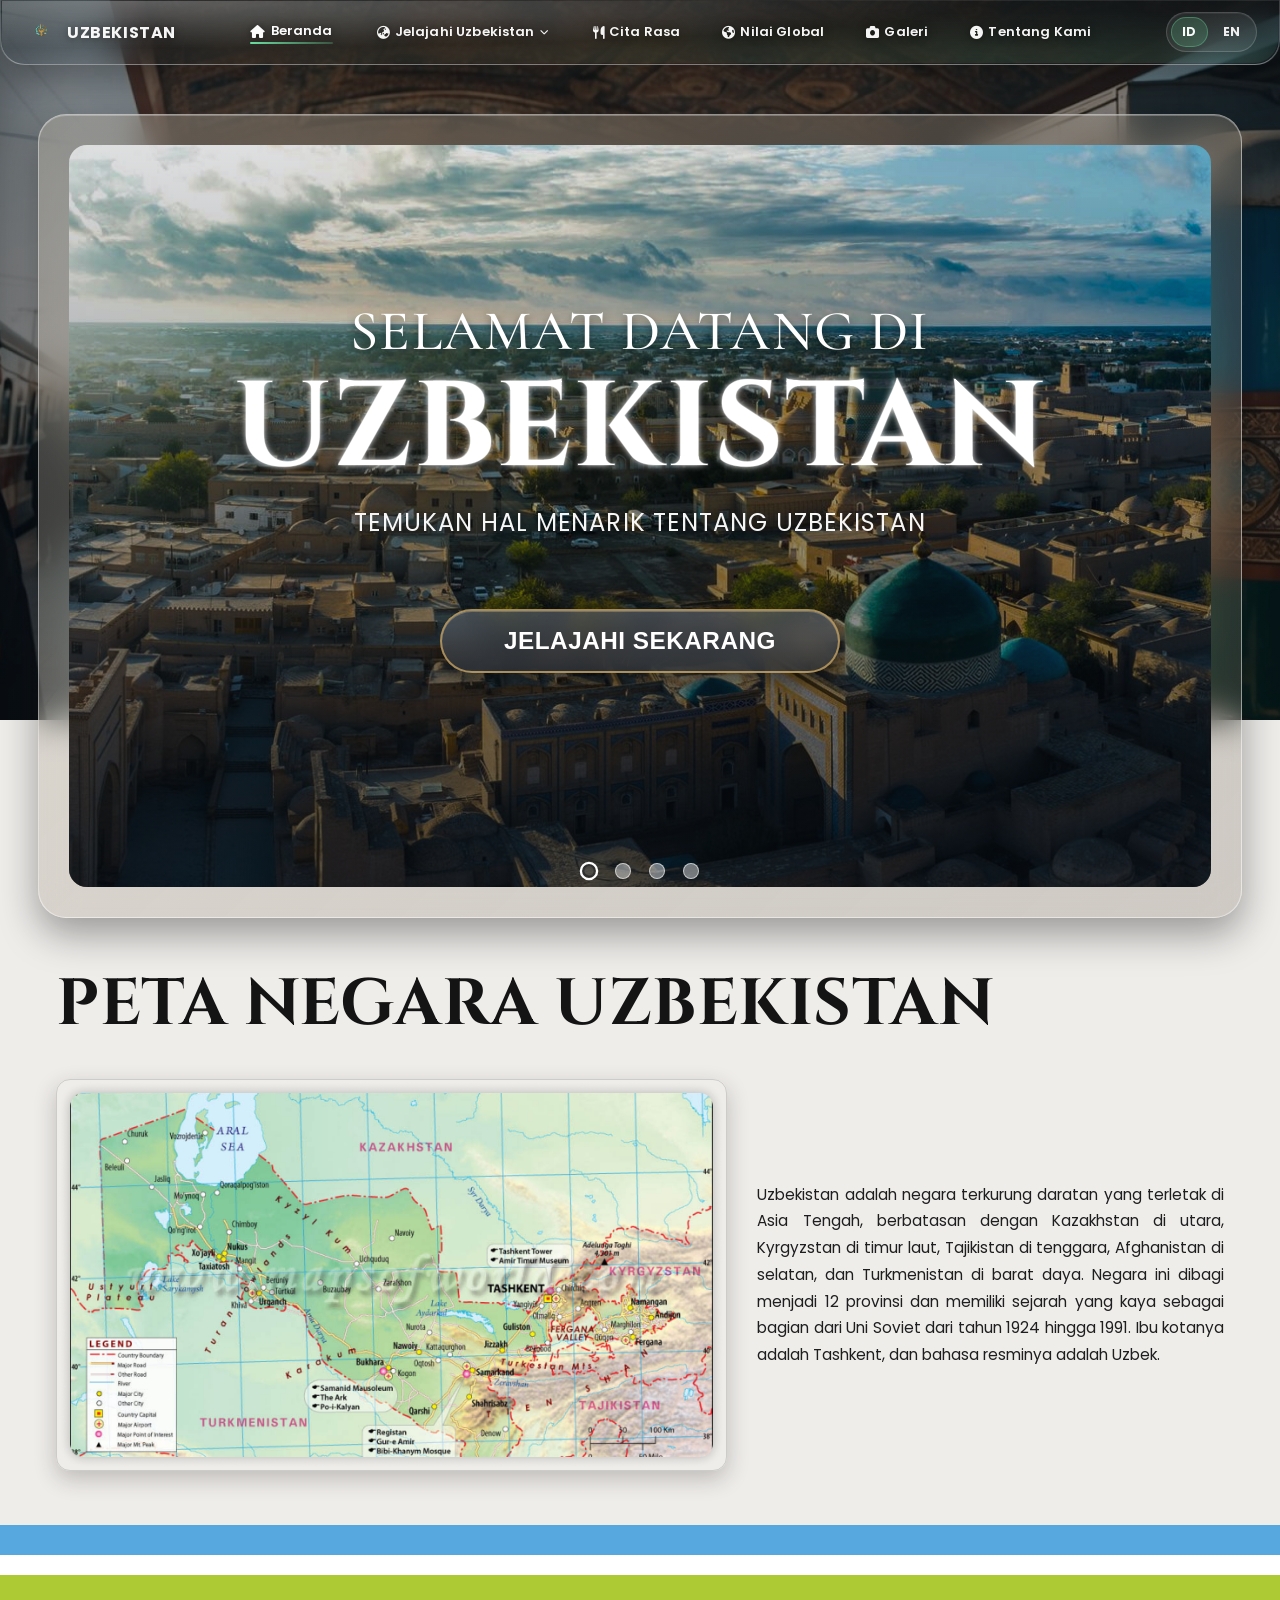
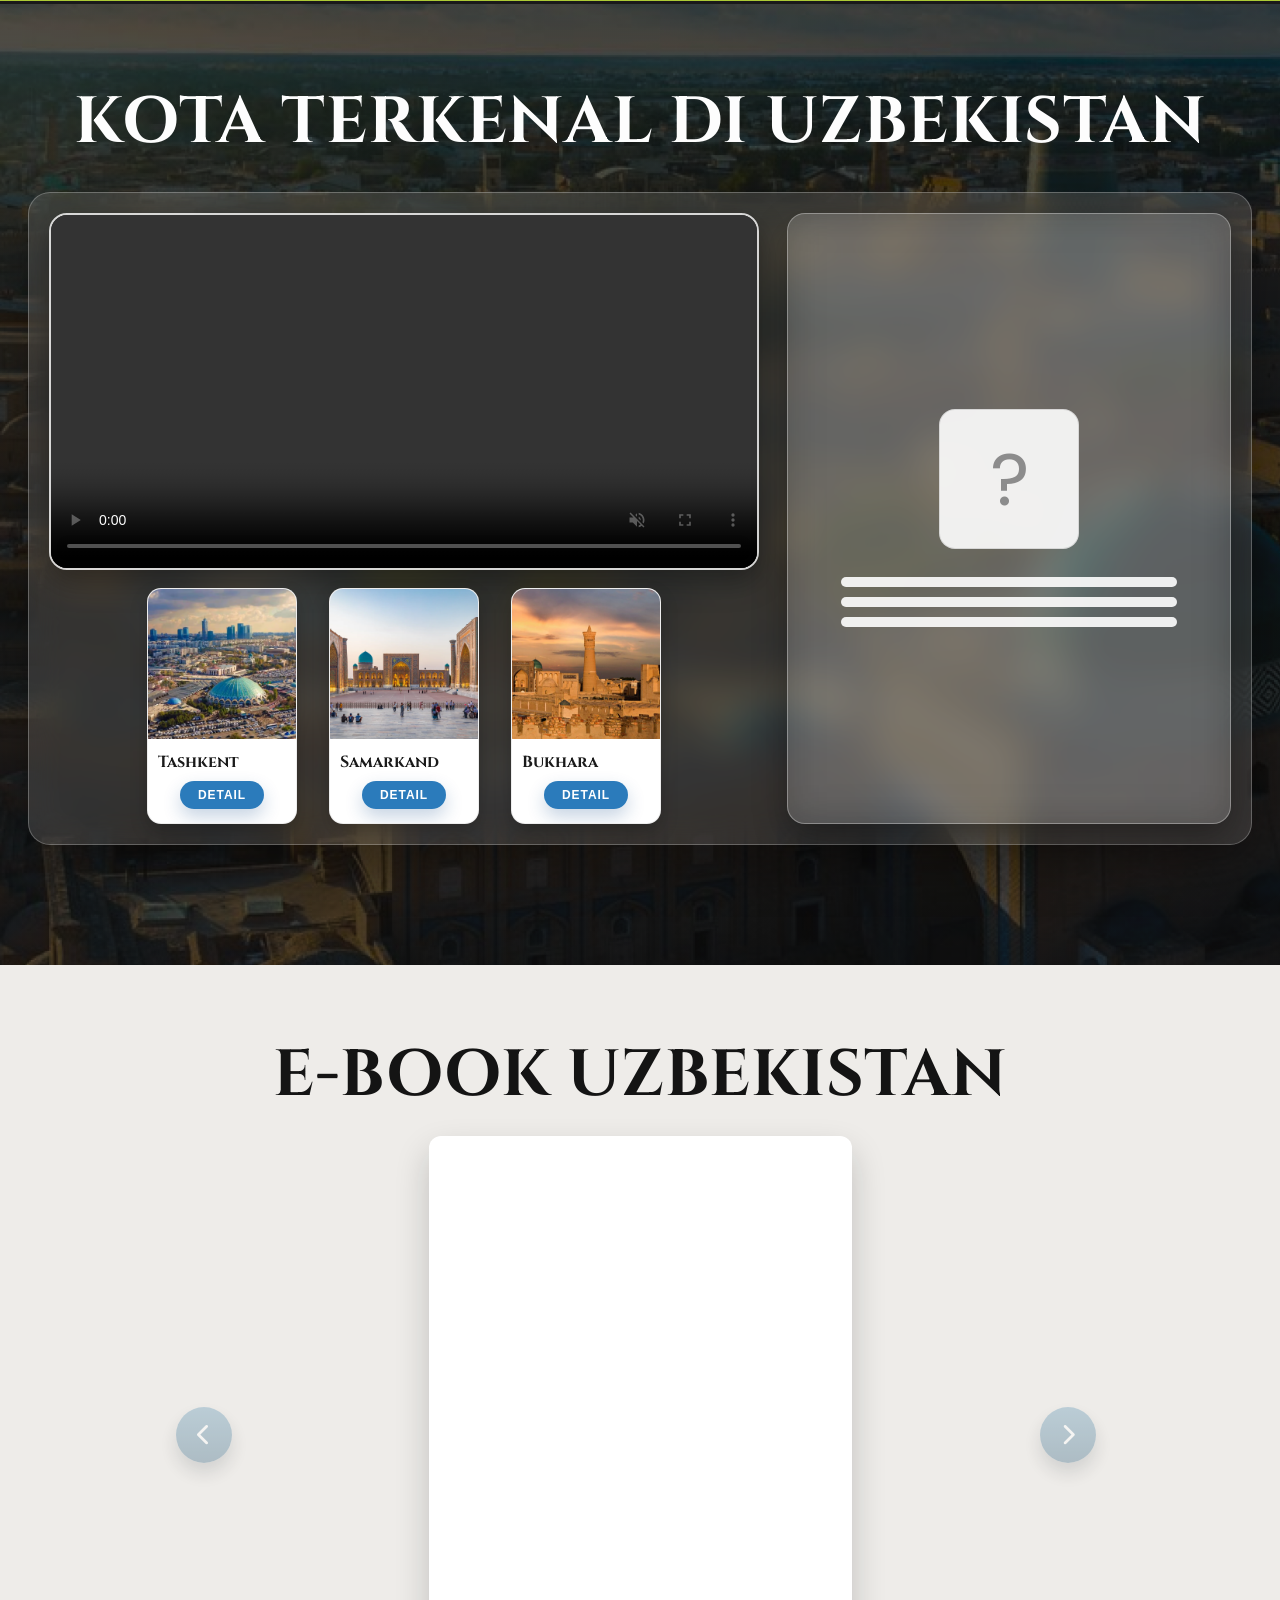
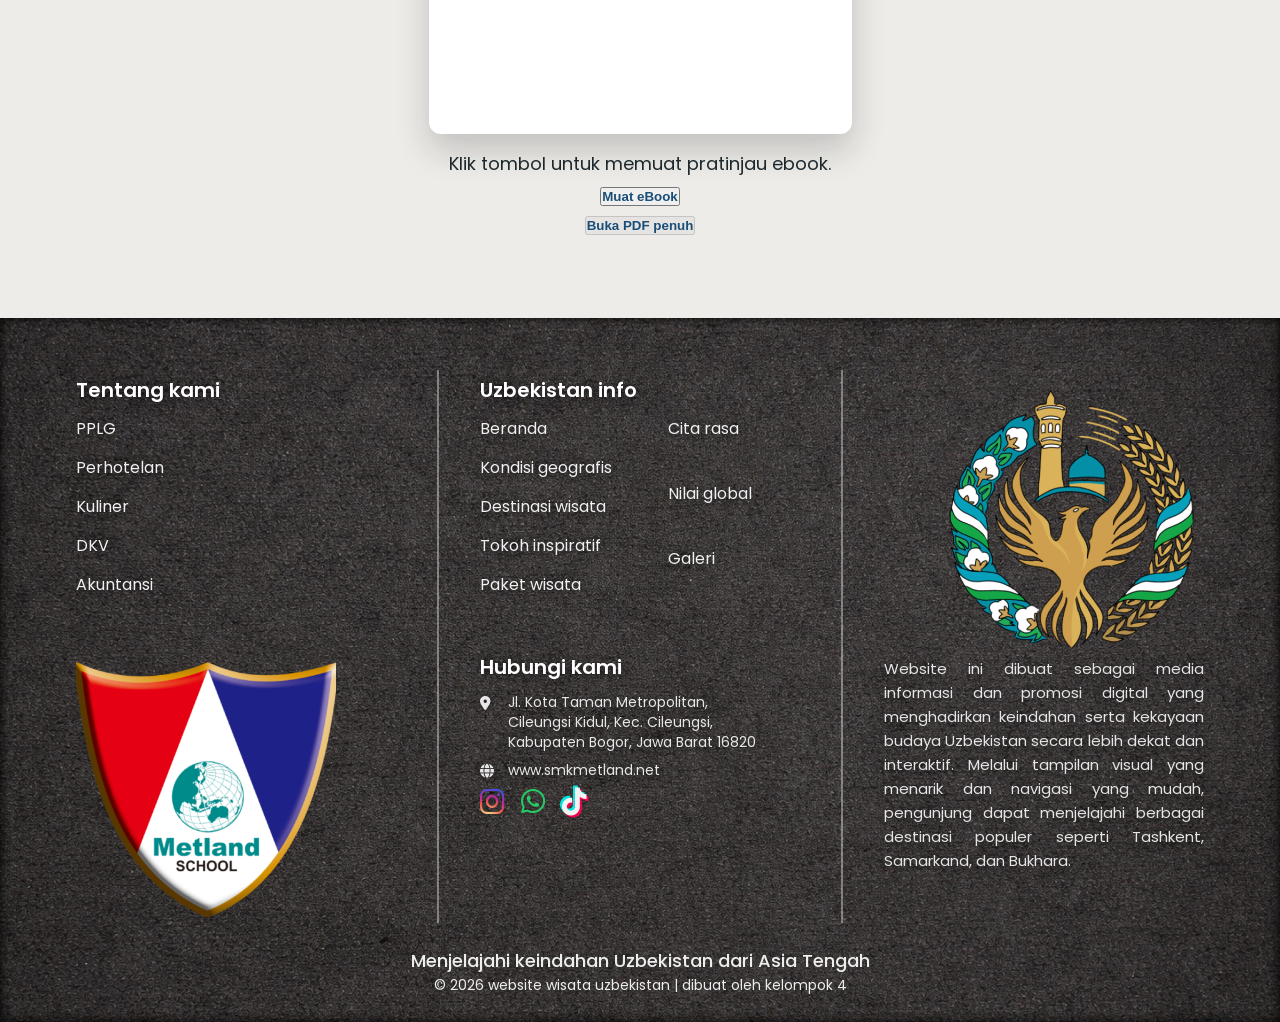
==== beranda/index.html @ dfcd401c "Uppdate besar" ====
<!DOCTYPE html>
<html lang="id">
<head>
    <meta charset="UTF-8">
    <meta name="viewport" content="width=device-width, initial-scale=1.0">
    <title>Uzbekistan - Beranda</title>
    <link rel="icon" type="image/png" href="../assets/img/logo/metland.png">
    <link rel="stylesheet" href="../assets/css/style.css">
    <link rel="stylesheet" href="../assets/css/navbar.css">
    <link rel="stylesheet" href="../assets/css/footer.css">
    <link rel="stylesheet" href="https://cdnjs.cloudflare.com/ajax/libs/font-awesome/6.5.0/css/all.min.css">
    <link href="https://fonts.googleapis.com/css2?family=Poppins:wght@400;500;600;700&family=Cinzel:wght@400;700;900&family=Cormorant+Infant:ital,wght@0,300;0,400;0,600;1,300;1,400;1,600&family=Cormorant+Garamond:ital,wght@0,300;0,400;0,600;1,300;1,400&display=swap" rel="stylesheet">
</head>
<body>
    <!-- Navigation Bar -->
    <nav class="navbar">
        <div class="nav-content" id="navContent">
            <a class="nav-brand" href="index.html" aria-label="Beranda Uzbekistan">
                <img src="../assets/img/logo/uzbekistan.png" alt="Uzbekistan" class="nav-brand-logo">
                <span class="nav-brand-text">UZBEKISTAN</span>
            </a>
            <button class="nav-mobile-toggle" id="navMobileToggle" type="button" aria-expanded="false" aria-controls="navPrimary">
                <span class="nav-mobile-toggle-label"><i class="fas fa-bars"></i> <span data-i18n="nav.menu">Menu</span></span>
                <i class="fas fa-chevron-down nav-mobile-icon" aria-hidden="true"></i>
            </button>

            <div class="nav-links" id="navPrimary">
                <a href="index.html" class="nav-link nav-link-active" aria-current="page"><i class="fas fa-home"></i> <span data-i18n="nav.home">Beranda</span></a>
                <div class="nav-item-dropdown" id="jelajahiDropdown">
                    <button class="nav-link nav-dropdown-toggle" id="jelajahiDropdownToggle" type="button" aria-expanded="false" aria-controls="jelajahiDropdownMenu">
                        <i class="fas fa-earth-asia"></i> <span data-i18n="nav.explore">Jelajahi Uzbekistan</span> <i class="fas fa-chevron-down nav-arrow"></i>
                    </button>
                    <div class="dropdown-menu" id="jelajahiDropdownMenu" role="menu" aria-hidden="true">
                        <a href="../kondisi.html" class="dropdown-item" role="menuitem" data-i18n="nav.geo">Kondisi Geografis</a>
                        <a href="../destinasi.html" class="dropdown-item" role="menuitem" data-i18n="nav.dest">Destinasi &amp; Wisata</a>
                        <a href="../tokoh.html" class="dropdown-item" role="menuitem" data-i18n="nav.figures">Tokoh Inspiratif</a>
                        <a href="../paketwisata.html" class="dropdown-item" role="menuitem" data-i18n="nav.packages">Paket Wisata</a>
                    </div>
                </div>
                <a href="../citarasa.html" class="nav-link"><i class="fas fa-utensils"></i> <span data-i18n="nav.cuisine">Cita Rasa</span></a>
                <a href="../nilaiglobal.html" class="nav-link"><i class="fas fa-earth-americas"></i> <span data-i18n="nav.values">Nilai Global</span></a>
                <a href="../galeri.html" class="nav-link"><i class="fas fa-camera"></i> <span data-i18n="nav.gallery">Galeri</span></a>
                <a href="../tentangkami.html" class="nav-link"><i class="fas fa-circle-info"></i> <span data-i18n="nav.about">Tentang Kami</span></a>
            </div>

            <div class="nav-actions" aria-label="Language switch">
                <div class="lang-switch" role="group" aria-label="Switch language">
                    <button class="lang-btn is-active" type="button" data-lang="id" aria-pressed="true">ID</button>
                    <button class="lang-btn" type="button" data-lang="en" aria-pressed="false">EN</button>
                </div>
            </div>
        </div>
    </nav>

    <!-- Hero Section -->
    <section class="hero">
        <div class="hero-overlay">
      

            <div class="glass-card">
                <!-- Slides -->
                <div class="slide active" style="background-image: url('../assets/img/slides/1.png');">
                    <div class="slide-content">
                        <p class="welcome-text">SELAMAT DATANG DI</p>
                        <h1 class="main-title">UZBEKISTAN</h1>
                        <p class="subtitle">TEMUKAN HAL MENARIK TENTANG UZBEKISTAN</p>
                        <a href="../kondisi.html"><button class="explore-btn">JELAJAHI SEKARANG</button></a>
                    </div>
                </div>
                <div class="slide" style="background-image: url('../assets/img/slides/2.png');">
                    <div class="slide-content">
                        <p class="welcome-text">SELAMAT DATANG DI</p>
                        <h1 class="main-title">UZBEKISTAN</h1>
                        <p class="subtitle">TEMUKAN HAL MENARIK TENTANG UZBEKISTAN</p>
                       <a href="../kondisi.html"><button class="explore-btn">JELAJAHI SEKARANG</button></a>
                    </div>
                </div>
                <div class="slide" style="background-image: url('../assets/img/slides/3.png');">
                    <div class="slide-content">
                        <p class="welcome-text">SELAMAT DATANG DI</p>
                        <h1 class="main-title">UZBEKISTAN</h1>
                        <p class="subtitle">TEMUKAN HAL MENARIK TENTANG UZBEKISTAN</p>
                        <a href="../kondisi.html"><button class="explore-btn">JELAJAHI SEKARANG</button></a>
                    </div>
                </div>
                <div class="slide" style="background-image: url('../assets/img/slides/4.png');">
                    <div class="slide-content">
                        <p class="welcome-text">SELAMAT DATANG DI</p>
                        <h1 class="main-title">UZBEKISTAN</h1>
                        <p class="subtitle">TEMUKAN HAL MENARIK TENTANG UZBEKISTAN</p>
                        <a href="../kondisi.html"><button class="explore-btn">JELAJAHI SEKARANG</button></a>
                    </div>
                </div>

                <!-- Slide Indicators -->
                <div class="slide-indicators">
                    <span class="indicator active" onclick="currentSlide(1)"></span>
                    <span class="indicator" onclick="currentSlide(2)"></span>
                    <span class="indicator" onclick="currentSlide(3)"></span>
                    <span class="indicator" onclick="currentSlide(4)"></span>
                </div>
            </div>
        </div>
                </section>

    <!-- Map Section -->
    <section class="map-section">
        <h2 class="section-title">PETA NEGARA UZBEKISTAN</h2>
        <div class="map-content">
            <div class="map-image">
                <img src="../assets/img/peta/peta.png" alt="Peta Uzbekistan">
            </div>
            <div class="map-description">
                <p>Uzbekistan adalah negara terkurung daratan yang terletak di Asia Tengah, berbatasan dengan Kazakhstan di utara, Kyrgyzstan di timur laut, Tajikistan di tenggara, Afghanistan di selatan, dan Turkmenistan di barat daya. Negara ini dibagi menjadi 12 provinsi dan memiliki sejarah yang kaya sebagai bagian dari Uni Soviet dari tahun 1924 hingga 1991. Ibu kotanya adalah Tashkent, dan bahasa resminya adalah Uzbek.</p>
            </div>
        </div>
                </section>

    <!-- Colored Stripes Divider -->
    <div class="color-stripes">
        <div class="stripe stripe-blue"></div>
        <div class="stripe stripe-white"></div>
        <div class="stripe stripe-green"></div>
        <div class="stripe stripe-black"></div>
    </div>

    <!-- Cities Section -->
    <section class="cities-section">
        <div class="cities-inner">
            <h2 class="section-title cities-title">KOTA TERKENAL DI UZBEKISTAN</h2>
            <div class="wrapper">
                <div class="main-grid">
                    <div class="left-panel">
                        <div class="featured-image">
                            <video src="https://stream.mux.com/02rhOqGws8jo100fkfTWPpA6z3hmRoU7sgDP5ajOojtGA.m3u8?redundant_streams=true" aria-label="Video kota di Uzbekistan" autoplay muted loop playsinline controls></video>
                        </div>

                        <div class="city-grid">
                            <div class="city-card">
                                <button type="button" class="card-button" data-city="tashkent" data-img="../assets/img/card/taskhen.png" data-desc="Tashkent adalah ibu kota dan kota terbesar di Uzbekistan sekaligus pusat penduduk terpadat di Asia Tengah (lebih dari 3 juta jiwa).">
                                    <img src="../assets/img/card/taskhen.png" alt="Tashkent" class="card-image">
                                    <h3 class="card-title">Tashkent</h3>
                                    <span class="card-detail">Detail</span>
                                </button>
                            </div>

                            <div class="city-card">
                                <button type="button" class="card-button" data-city="samarkand" data-img="../assets/img/card/samarkand.png" data-desc="Samarkand adalah sebuah kota bersejarah di Uzbekistan, salah satu kota tertua yang masih dihuni di dunia, didirikan sekitar 700 SM.">
                                    <img src="../assets/img/card/samarkand.png" alt="Samarkand" class="card-image">
                                    <h3 class="card-title">Samarkand</h3>
                                    <span class="card-detail">Detail</span>
                                </button>
                            </div>

                            <div class="city-card">
                                <button type="button" class="card-button" data-city="bukhara" data-img="../assets/img/card/bukhara.png" data-desc="Bukhara adalah kota tertua di Uzbekistan dan menjadi pusat intelektual, kebudayaan, dan perdagangan penting di dunia muslim pada masa lampau; sejarahnya mencapai ribuan tahun.">
                                    <img src="../assets/img/card/bukhara.png" alt="Bukhara" class="card-image">
                                    <h3 class="card-title">Bukhara</h3>
                                    <span class="card-detail">Detail</span>
                                </button>
                            </div>
                        </div>
                    </div>

                    <aside class="right-panel" aria-label="Informasi kota">
                        <div class="panel-placeholder">
                            <div class="placeholder-image">
                                <span class="question-mark">?</span>
                            </div>
                            <div class="placeholder-lines">
                                <span></span>
                                <span></span>
                                <span></span>
                            </div>
                        </div>
                        <div class="panel-popup" id="panelPopup" aria-hidden="true">
                            <button class="panel-popup-close" id="panelPopupClose" aria-label="Tutup pop up">&times;</button>
                            <div class="panel-popup-image">
                                <img id="panelPopupImg" src=" alt=">
                            </div>
                            <h3 class="panel-popup-title" id="panelPopupTitle"></h3>
                            <p class="panel-popup-desc" id="panelPopupDesc"></p>
                        </div>
                    </aside>
                </div>
                <button class="section-overlay" id="sectionOverlay" aria-label="Tutup pop up"></button>
            </div>
        </div>
                </section>

    <section class="ebook-section" aria-labelledby="ebookTitle">
        <div class="ebook-shell">
            <h2 class="section-title ebook-title" id="ebookTitle">E-BOOK UZBEKISTAN</h2>

            <div class="flipbook-wrap">
                <button class="flipbook-nav" id="flipPrev" type="button" aria-label="Halaman sebelumnya" disabled>
                    <i class="fa-solid fa-chevron-left" aria-hidden="true"></i>
                    <span class="flipbook-nav-label">Sebelumnya</span>
                </button>

                <div class="flipbook-stage" id="flipbookStage">
                    <canvas class="flipbook-canvas flip-front" id="flipCanvasFront" aria-label="Halaman ebook aktif"></canvas>
                    <canvas class="flipbook-canvas flip-back" id="flipCanvasBack" aria-hidden="true"></canvas>
                </div>

                <button class="flipbook-nav" id="flipNext" type="button" aria-label="Halaman berikutnya" disabled>
                    <span class="flipbook-nav-label">Berikutnya</span>
                    <i class="fa-solid fa-chevron-right" aria-hidden="true"></i>
                </button>
            </div>

            <p class="flipbook-meta" id="flipbookMeta">Klik tombol untuk memuat pratinjau ebook.</p>
            <button class="flipbook-link" id="flipbookLoad" type="button">Muat eBook</button>
            <button class="flipbook-link" id="flipbookLink" type="button" data-pdf="" disabled>Buka PDF penuh</button>
        </div>
    </section>

    <div class="pdf-modal" id="pdfModal" aria-hidden="true">
        <div class="pdf-modal-backdrop" data-close="true"></div>
        <div class="pdf-modal-card" role="dialog" aria-modal="true" aria-label="PDF Uzbekistan">
            <button class="pdf-modal-close" type="button" aria-label="Tutup PDF">&times;</button>
            <iframe class="pdf-modal-frame" id="pdfModalFrame" title="PDF Uzbekistan"></iframe>
        </div>
    </div>

    <footer class="site-footer">
        <div class="footer-shell">
            <div class="footer-layout" aria-label="Footer">
                <section class="footer-block footer-about" aria-label="Tentang kami">
                    <h3 class="footer-heading">Tentang kami</h3>
                    <ul class="footer-list">
                        <li><a href="#">PPLG</a></li>
                        <li><a href="#">Perhotelan</a></li>
                        <li><a href="#">Kuliner</a></li>
                        <li><a href="#">DKV</a></li>
                        <li><a href="#">Akuntansi</a></li>
                    </ul>
                </section>

                <section class="footer-block footer-info" aria-label="Uzbekistan info">
                    <h3 class="footer-heading">Uzbekistan info</h3>
                    <div class="footer-links-grid">
                        <ul class="footer-list">
                            <li><a href="index.html">Beranda</a></li>
                            <li><a href="../kondisi.html">Kondisi geografis</a></li>
                            <li><a href="../destinasi.html">Destinasi wisata</a></li>
                            <li><a href="../tokoh.html">Tokoh inspiratif</a></li>
                            <li><a href="../paketwisata.html">Paket wisata</a></li>
                        </ul>
                        <ul class="footer-list">
                            <li><a href="../citarasa.html">Cita rasa</a></li>
                            <li><a href="../nilaiglobal.html">Nilai global</a></li>
                            <li><a href="../galeri.html">Galeri</a></li>
                        </ul>
                    </div>
                </section>

                <div class="footer-block footer-emblem" aria-label="Lambang Uzbekistan">
                    <img src="../assets/img/logo/uzbekistan.png" alt="Lambang Uzbekistan" class="footer-logo footer-logo-uzbek">
                </div>

                <div class="footer-block footer-metland" aria-label="Logo Metland School">
                    <img src="../assets/img/logo/metland.png" alt="Logo Metland School" class="footer-logo footer-logo-metland">
                </div>

                <section class="footer-block footer-contact" aria-label="Hubungi kami">
                    <h3 class="footer-heading">Hubungi kami</h3>
                    <p class="footer-contact-item">
                        <i class="fa-solid fa-location-dot" aria-hidden="true"></i>
                        <span>Jl. Kota Taman Metropolitan,<br>Cileungsi Kidul, Kec. Cileungsi,<br>Kabupaten Bogor, Jawa Barat 16820</span>
                    </p>
                    <p class="footer-contact-item">
                        <i class="fa-solid fa-globe" aria-hidden="true"></i>
                        <span>www.smkmetland.net</span>
                    </p>
                    <div class="footer-socials" aria-label="Media sosial">
                        <a href="#" class="footer-social footer-social-instagram" aria-label="Instagram"><i class="fa-brands fa-instagram" aria-hidden="true"></i></a>
                        <a href="#" class="footer-social footer-social-whatsapp" aria-label="WhatsApp"><i class="fa-brands fa-whatsapp" aria-hidden="true"></i></a>
                        <a href="#" class="footer-social footer-social-tiktok" aria-label="TikTok"><i class="fa-brands fa-tiktok" aria-hidden="true"></i></a>
                    </div>
                </section>

                <section class="footer-block footer-desc" aria-label="Deskripsi website">
                    <p class="footer-description">
                        Website ini dibuat sebagai media informasi dan promosi digital yang menghadirkan keindahan serta kekayaan budaya Uzbekistan secara lebih dekat dan interaktif. Melalui tampilan visual yang menarik dan navigasi yang mudah, pengunjung dapat menjelajahi berbagai destinasi populer seperti Tashkent, Samarkand, dan Bukhara.
                    </p>
                </section>
            </div>

            <div class="footer-bottom">
                <p>Menjelajahi keindahan Uzbekistan dari Asia Tengah</p>
                <p>&copy; 2026 website wisata uzbekistan | dibuat oleh kelompok 4</p>
            </div>
        </div>
    </footer>

    <script src="../JS/navbar.js"></script>
    <script src="https://cdnjs.cloudflare.com/ajax/libs/pdf.js/3.11.174/pdf.min.js"></script>
    <script src="../JS/index.js"></script>
</body>
</html>
---- assets/css/style.css ----
:root {
    --page-bg: #efedea;
    --text-light: #f7f7f5;
    --panel-border: rgba(255, 255, 255, 0.55);
    --nav-bg-top: rgba(180, 196, 200, 0.36);
    --nav-bg-bottom: rgba(92, 122, 132, 0.42);
    --dropdown-top: rgba(168, 204, 184, 0.97);
    --dropdown-bottom: rgba(141, 188, 164, 0.95);
    --muted-light: rgba(255, 255, 255, 0.82);
    --hero-overlay: rgba(11, 20, 28, 0.26);
    --glass-bg: rgba(196, 186, 169, 0.26);
    --glass-border: rgba(255, 255, 255, 0.38);
    --shadow-soft: 0 8px 22px rgba(32, 29, 24, 0.24);
    --shadow-card: 0 10px 30px rgba(19, 20, 23, 0.3);
    --title-dark: #141414;
    --accent-blue: #56a8de;
    --accent-green: #adca35;
}

* {
    box-sizing: border-box;
    margin: 0;
    padding: 0;
}

body {
    font-family: "Poppins", sans-serif;
    background: var(--page-bg);
    color: #222;
    overflow-x: hidden;
}

html {
    scrollbar-width: thin;
    scrollbar-color: rgba(121, 150, 161, 0.95) rgba(224, 229, 231, 0.65);
}

::-webkit-scrollbar {
    width: 12px;
    height: 12px;
}

::-webkit-scrollbar-track {
    background: linear-gradient(180deg, rgba(233, 237, 239, 0.9) 0%, rgba(216, 224, 227, 0.88) 100%);
    border-radius: 999px;
}

::-webkit-scrollbar-thumb {
    background: linear-gradient(180deg, rgba(147, 177, 189, 0.97) 0%, rgba(102, 133, 145, 0.97) 100%);
    border-radius: 999px;
    border: 2px solid rgba(233, 237, 239, 0.95);
    box-shadow: inset 0 1px 0 rgba(255, 255, 255, 0.45), 0 2px 8px rgba(19, 34, 42, 0.25);
}

::-webkit-scrollbar-thumb:hover {
    background: linear-gradient(180deg, rgba(130, 163, 176, 1) 0%, rgba(87, 121, 134, 1) 100%);
}

::-webkit-scrollbar-corner {
    background: rgba(224, 229, 231, 0.8);
}

.navbar {
    position: fixed;
    top: 16px;
    left: 0;
    width: 100%;
    z-index: 30;
    padding: 0 22px;
}

.nav-content {
    max-width: 1120px;
    margin: 0 auto;
    border-radius: 999px;
    border: 1px solid var(--panel-border);
    background: linear-gradient(180deg, var(--nav-bg-top) 0%, var(--nav-bg-bottom) 100%);
    box-shadow: 0 14px 26px rgba(10, 20, 26, 0.35), inset 0 1px 0 rgba(255, 255, 255, 0.58);
    backdrop-filter: blur(20px);
    -webkit-backdrop-filter: blur(20px);
    display: flex;
    align-items: center;
    justify-content: center;
    gap: 18px;
    min-height: 56px;
    padding: 12px 24px;
}

.nav-content::-webkit-scrollbar {
    display: none;
}

.nav-link {
    color: var(--text-light);
    text-decoration: none;
    font-size: clamp(14px, 1vw, 17px);
    font-weight: 500;
    white-space: nowrap;
    display: inline-flex;
    align-items: center;
    gap: 6px;
    border-radius: 999px;
    padding: 6px 11px;
    text-shadow: 0 1px 3px rgba(0, 0, 0, 0.48);
    transition: background-color 0.22s ease, box-shadow 0.22s ease, color 0.22s ease, transform 0.18s ease;
}

.nav-link:hover,
.nav-link-active {
    color: #f5fffb;
    background: linear-gradient(180deg, rgba(178, 215, 193, 0.94) 0%, rgba(129, 183, 157, 0.9) 100%);
    box-shadow: inset 0 1px 0 rgba(255, 255, 255, 0.46), 0 5px 14px rgba(14, 31, 27, 0.36);
    transform: translateY(-1px);
}

.nav-arrow {
    font-size: 0.67em;
}

.nav-item-dropdown {
    position: relative;
    display: inline-flex;
    align-items: center;
    justify-content: center;
}

.nav-dropdown-toggle {
    border: none;
    background: transparent;
    font-family: inherit;
    cursor: pointer;
    border-radius: 999px;
    padding: 8px 14px;
}

.nav-dropdown-toggle:hover {
    color: #f5fffb;
    background: linear-gradient(180deg, rgba(178, 215, 193, 0.94) 0%, rgba(129, 183, 157, 0.9) 100%);
    box-shadow: inset 0 1px 0 rgba(255, 255, 255, 0.46), 0 5px 14px rgba(14, 31, 27, 0.36);
    transform: translateY(-1px);
}

.nav-item-dropdown.open .nav-dropdown-toggle {
    background: linear-gradient(180deg, rgba(182, 216, 195, 0.88) 0%, rgba(133, 184, 158, 0.82) 100%);
    color: #f9fffc;
}

.nav-item-dropdown.open .nav-dropdown-toggle .nav-arrow {
    transform: rotate(180deg);
}

.nav-dropdown-toggle .nav-arrow {
    transition: transform 0.2s ease;
}

.dropdown-menu {
    position: absolute;
    top: calc(100% + 10px);
    left: 50%;
    transform: translateX(-50%) translateY(-6px);
    opacity: 0;
    pointer-events: none;
    display: grid;
    gap: 6px;
    min-width: 214px;
    z-index: 30;
    transition: opacity 0.2s ease, transform 0.2s ease;
}

.nav-item-dropdown.open .dropdown-menu {
    opacity: 1;
    pointer-events: auto;
    transform: translateX(-50%) translateY(0);
}

.dropdown-item {
    text-decoration: none;
    text-align: center;
    color: #eaf8f2;
    font-size: clamp(14px, 1vw, 16px);
    line-height: 1.2;
    padding: 8px 14px;
    border-radius: 999px;
    border: 1px solid rgba(222, 244, 233, 0.88);
    background: linear-gradient(180deg, var(--dropdown-top) 0%, var(--dropdown-bottom) 100%);
    text-shadow: 0 1px 2px rgba(23, 36, 33, 0.22);
    box-shadow: inset 0 1px 0 rgba(255, 255, 255, 0.45), 0 7px 14px rgba(10, 24, 20, 0.25);
}

.dropdown-item:hover {
    filter: brightness(1.04);
}

.hero {
    position: relative;
    height: 720px;
    background: linear-gradient(180deg, rgba(22, 32, 40, 0.28) 0%, rgba(22, 32, 40, 0.18) 36%, rgba(22, 32, 40, 0.08) 100%),
        url("../img/background/latarbelakang2.png") center / cover no-repeat;
    padding: 96px 0 0;
    overflow: visible;
}

.hero::after {
    content: "";
    position: absolute;
    inset: 0;
    background: var(--hero-overlay);
    z-index: 1;
}

.hero-overlay {
    position: relative;
    z-index: 2;
    max-width: 1280px;
    margin: 0 auto;
    padding: 0 38px;
}

.greeting {
    width: fit-content;
    margin-top: 24px;
    margin-left: 0;
    font-size: clamp(30px, 3.8vw, 46px);
    line-height: 1.05;
    letter-spacing: 0.1px;
    color: #fff;
    font-weight: 500;
    padding: 16px 26px 18px;
    border-radius: 999px;
    border: 1px solid rgba(255, 255, 255, 0.42);
    background: linear-gradient(180deg, rgba(138, 139, 132, 0.78) 0%, rgba(108, 108, 101, 0.76) 100%);
    box-shadow: 0 10px 22px rgba(12, 14, 15, 0.38), inset 0 1px 0 rgba(255, 255, 255, 0.34);
    backdrop-filter: blur(14px);
    -webkit-backdrop-filter: blur(14px);
}

.glass-card {
    margin-top: 18px;
    border-radius: 28px;
    padding: 30px;
    background: linear-gradient(136deg, rgba(189, 179, 162, 0.35) 0%, rgba(112, 101, 87, 0.26) 100%);
    border: 1px solid rgba(255, 255, 255, 0.44);
    box-shadow: 0 16px 38px rgba(12, 13, 15, 0.38), inset 0 1px 0 rgba(255, 255, 255, 0.26);
    backdrop-filter: blur(18px);
    -webkit-backdrop-filter: blur(18px);
}

.slide {
    position: relative;
    min-height: clamp(620px, 58vw, 760px);
    border-radius: 18px;
    background-position: center;
    background-size: cover;
    background-repeat: no-repeat;
    display: none;
    align-items: center;
    justify-content: center;
    padding: 60px 32px 122px;
    overflow: hidden;
    max-width: 1200px;
    margin: 0 auto;
}

.slide::before {
    content: "";
    position: absolute;
    inset: 0;
    background: linear-gradient(180deg, rgba(9, 14, 20, 0.12) 0%, rgba(8, 14, 20, 0.62) 88%);
}

.slide.active {
    display: flex;
}

.slide-content {
    position: relative;
    z-index: 2;
    text-align: center;
    color: #fff;
    max-width: 1040px;
}

.welcome-text {
    font-family: "Cormorant Garamond", serif;
    font-size: clamp(34px, 4.4vw, 66px);
    font-weight: 500;
    letter-spacing: 1.2px;
    text-transform: uppercase;
    text-shadow: 0 4px 10px rgba(0, 0, 0, 0.52);
}

.main-title {
    font-family: "Cinzel", serif;
    font-weight: 700;
    font-size: clamp(88px, 9.4vw, 140px);
    letter-spacing: 1.1px;
    line-height: 0.94;
    text-transform: uppercase;
    margin: 8px 0 18px;
    text-shadow: 0 0 6px rgba(255, 255, 255, 0.9), 0 12px 20px rgba(0, 0, 0, 0.6);
    -webkit-text-stroke: 1.2px rgba(255, 255, 255, 0.32);
}

.subtitle {
    text-transform: uppercase;
    font-size: clamp(18px, 1.9vw, 28px);
    letter-spacing: 1.2px;
    color: rgba(255, 255, 255, 0.96);
    text-shadow: 0 2px 7px rgba(0, 0, 0, 0.56);
}

.explore-btn {
    margin-top: 68px;
    min-width: clamp(260px, 32vw, 400px);
    border: 2px solid rgba(200, 164, 99, 0.78);
    border-radius: 32px;
    padding: 16px 44px;
    background: linear-gradient(180deg, rgba(99, 105, 114, 0.58) 0%, rgba(48, 52, 58, 0.74) 100%);
    color: #fff;
    font-size: clamp(18px, 1.9vw, 28px);
    font-weight: 600;
    letter-spacing: 0.5px;
    cursor: pointer;
    box-shadow: 0 9px 17px rgba(0, 0, 0, 0.36), inset 0 1px 0 rgba(255, 255, 255, 0.22);
    backdrop-filter: blur(10px);
    -webkit-backdrop-filter: blur(10px);
}

.explore-btn:hover {
    filter: brightness(1.08);
}

.slide-indicators {
    position: absolute;
    left: 50%;
    bottom: 38px;
    transform: translateX(-50%);
    display: flex;
    gap: 18px;
    z-index: 4;
}

.indicator {
    width: 16px;
    height: 16px;
    border-radius: 50%;
    border: 1px solid rgba(255, 255, 255, 0.6);
    background: rgba(255, 255, 255, 0.42);
    cursor: pointer;
    transition: transform 0.2s ease, background-color 0.2s ease;
}

.indicator.active {
    background: rgba(255, 255, 255, 0.1);
    border: 2px solid #fff;
    box-shadow: 0 0 0 2px rgba(26, 28, 31, 0.55) inset;
    transform: scale(1.16);
}

.map-section {
    max-width: 1220px;
    margin: 252px auto 0;
    padding: 0 26px;
}

.section-title {
    font-family: "Cinzel", serif;
    color: var(--title-dark);
    font-size: clamp(44px, 5.1vw, 78px);
    line-height: 1;
    margin-bottom: 42px;
    text-transform: uppercase;
    letter-spacing: 0.5px;
}

.map-content {
    display: grid;
    grid-template-columns: 1.18fr 0.82fr;
    gap: 30px;
    align-items: center;
}

.map-image img {
    width: 100%;
    display: block;
    border-radius: 14px;
    border: 1px solid rgba(31, 31, 31, 0.16);
    box-shadow: var(--shadow-soft);
}

.map-description {
    font-size: clamp(15px, 1.2vw, 22px);
    line-height: 1.74;
    color: #1e1e1f;
    text-align: justify;
}

.color-stripes {
    position: relative;
    width: 100vw;
    margin-left: calc(50% - 50vw);
    margin-top: 54px;
}

.stripe {
    width: 100%;
}

.stripe-blue {
    height: 30px;
    background: var(--accent-blue);
}

.stripe-white {
    height: 20px;
    background: #fff;
}

.stripe-green {
    height: 26px;
    background: var(--accent-green);
}

.stripe-black {
    height: 3px;
    background: #1a1a1a;
}

.cities-section {
    position: relative;
    width: 100vw;
    margin-left: calc(50% - 50vw);
    padding: 86px 0 120px;
    color: #fdfdfd;
    text-align: center;
}

.cities-section::before {
    content: "";
    position: absolute;
    inset: 0;
    background: url("../img/background/latarbelakang.png") center / cover no-repeat;
    filter: brightness(0.75);
    z-index: -2;
}

.cities-section::after {
    content: "";
    position: absolute;
    inset: 0;
    background: linear-gradient(180deg, rgba(14, 14, 14, 0.45) 0%, rgba(14, 14, 14, 0.55) 60%, rgba(14, 14, 14, 0.48) 100%);
    z-index: -1;
}

.cities-title {
    margin-bottom: 36px;
    color: #fdfdfd;
    letter-spacing: 0.6px;
}

.cities-inner {
    max-width: 1280px;
    margin: 0 auto;
    padding: 0 28px;
}

.wrapper {
    position: relative;
    background: rgba(255, 255, 255, 0.12);
    border: 1px solid rgba(255, 255, 255, 0.25);
    border-radius: 22px;
    box-shadow: 0 20px 50px rgba(0, 0, 0, 0.3);
    padding: 20px;
    backdrop-filter: blur(18px);
    -webkit-backdrop-filter: blur(18px);
}

.main-grid {
    position: relative;
    display: grid;
    grid-template-columns: 1.6fr 1fr;
    gap: 28px;
    align-items: start;
}

.left-panel {
    position: relative;
    z-index: 1;
}

.featured-image img,
.featured-image video {
    width: 100%;
    border-radius: 18px;
    display: block;
    margin-bottom: 18px;
    border: 2px solid rgba(255, 255, 255, 0.8);
    box-shadow: 0 12px 28px rgba(0, 0, 0, 0.35);
}

.city-grid {
    display: grid;
    grid-template-columns: repeat(3, 150px);
    gap: 32px;
    justify-content: center;
}

.city-card {
    width: 100%;
    background: #ffffff;
    border: 1px solid rgba(34, 34, 34, 0.08);
    border-radius: 14px;
    overflow: hidden;
    box-shadow: 0 8px 18px rgba(0, 0, 0, 0.2);
    transition: transform 0.22s ease, box-shadow 0.22s ease;
}

.card-button {
    display: flex;
    flex-direction: column;
    width: 100%;
    height: 100%;
    background: transparent;
    border: none;
    padding: 0;
    cursor: pointer;
}

.card-image {
    width: 100%;
    height: 150px;
    object-fit: cover;
    display: block;
}

.card-title {
    padding: 12px 10px 8px;
    text-align: center;
    font-size: 16px;
    font-family: "Cinzel", serif;
    color: #1a1a1a;
}

.card-detail {
    display: inline-flex;
    align-items: center;
    justify-content: center;
    align-self: center;
    margin: 0 auto 14px;
    padding: 7px 18px;
    border-radius: 999px;
    background: linear-gradient(135deg, #2b7bbb 0%, #2b7bbb 100%);
    color: #ffffff;
    font-size: 12px;
    font-weight: 700;
    letter-spacing: 0.08em;
    text-transform: uppercase;
    box-shadow: 0 8px 18px rgba(21, 77, 139, 0.24);
    transition: transform 0.22s ease, box-shadow 0.22s ease, background 0.22s ease;
}

.city-card:hover,
.city-card:focus-within {
    transform: translateY(-4px);
    box-shadow: 0 14px 26px rgba(0, 0, 0, 0.24);
}

.card-button:hover .card-detail,
.card-button:focus-visible .card-detail {
    background: linear-gradient(135deg, #0e3d6f 0%, #246ba6 100%);
    transform: translateY(-1px);
    box-shadow: 0 12px 20px rgba(14, 61, 111, 0.28);
}

.card-button:focus-visible {
    outline: 3px solid rgba(48, 130, 195, 0.36);
    outline-offset: -3px;
}

.right-panel {
    position: relative;
    z-index: 3;
    border-radius: 18px;
    border: 1px solid rgba(255, 255, 255, 0.32);
    display: flex;
    flex-direction: column;
    justify-content: center;
    align-items: center;
    gap: 28px;
    background: rgba(255, 255, 255, 0.14);
    min-height: 100%;
    padding: 32px 26px;
    backdrop-filter: blur(20px);
    -webkit-backdrop-filter: blur(20px);
    box-shadow: 0 14px 34px rgba(0, 0, 0, 0.32);
    overflow: hidden;
}

.panel-placeholder {
    width: 100%;
    display: flex;
    flex-direction: column;
    justify-content: center;
    align-items: center;
    gap: 28px;
    transition: opacity 180ms ease;
}

.right-panel.has-popup .panel-placeholder {
    opacity: 0;
    pointer-events: none;
}

.placeholder-image {
    width: 140px;
    aspect-ratio: 1/1;
    border-radius: 16px;
    background: rgba(255, 255, 255, 0.9);
    border: 1px solid rgba(34, 34, 34, 0.12);
    display: grid;
    place-items: center;
}

.question-mark {
    font-size: 74px;
    color: #8c8c8c;
    line-height: 1;
}

.placeholder-lines {
    width: 86%;
    display: grid;
    gap: 10px;
}

.placeholder-lines span {
    display: block;
    height: 10px;
    border-radius: 999px;
    background: rgba(255, 255, 255, 0.9);
}

.section-overlay {
    position: absolute;
    inset: 0;
    border: none;
    border-radius: inherit;
    background: rgba(0, 0, 0, 0.62);
    opacity: 0;
    pointer-events: none;
    transition: opacity 180ms ease;
    z-index: 2;
    cursor: pointer;
}

.cities-section.panel-active .section-overlay {
    opacity: 1;
    pointer-events: auto;
}

.panel-popup {
    position: absolute;
    inset: 14px;
    width: auto;
    background: #fff;
    border-radius: 16px;
    padding: 16px 16px 18px;
    box-shadow: 0 20px 45px rgba(0, 0, 0, 0.35);
    transform: translateY(34px);
    opacity: 0;
    pointer-events: none;
    transition: transform 220ms ease, opacity 220ms ease;
    z-index: 5;
    display: flex;
    flex-direction: column;
    overflow: auto;
}

.right-panel.has-popup .panel-popup {
    transform: translateY(0);
    opacity: 1;
    pointer-events: auto;
}

.cities-section.panel-active .right-panel.has-popup {
    background: transparent;
    border-color: rgba(255, 255, 255, 0);
    box-shadow: none;
    backdrop-filter: none;
    -webkit-backdrop-filter: none;
}

.panel-popup-image img {
    width: 100%;
    border-radius: 14px;
    display: block;
    margin-bottom: 14px;
    height: clamp(180px, 27vw, 340px);
    object-fit: cover;
}

.panel-popup-title {
    text-align: center;
    font-family: "Cinzel", serif;
    font-size: 22px;
    margin-bottom: 10px;
    color: #1a1a1a;
}

.panel-popup-desc {
    font-size: 16px;
    line-height: 1.4;
    color: #2c2c2c;
    text-align: left;
}

.panel-popup-close {
    position: absolute;
    top: 9px;
    right: 10px;
    background: transparent;
    border: none;
    font-size: 24px;
    line-height: 1;
    cursor: pointer;
    color: #444;
    z-index: 1;
}

.ebook-section {
    width: 100vw;
    margin-left: calc(50% - 50vw);
    padding: 78px 0 84px;
    background: #eeece9;
}

.ebook-shell {
    max-width: 980px;
    margin: 0 auto;
    padding: 0 26px;
}

.ebook-title {
    text-align: center;
    margin-bottom: 28px;
}

.flipbook-wrap {
    display: grid;
    grid-template-columns: 64px minmax(0, 1fr) 64px;
    gap: 16px;
    align-items: center;
}

.flipbook-stage {
    position: relative;
    width: min(100%, clamp(320px, 47vh, 540px));
    margin: 0 auto;
    aspect-ratio: 1 / 1.414;
    perspective: 1400px;
}

.flipbook-canvas {
    position: absolute;
    inset: 0;
    width: 100%;
    height: 100%;
    border-radius: 12px;
    background: #fff;
    box-shadow: 0 16px 34px rgba(17, 19, 22, 0.2);
    backface-visibility: hidden;
}

.flip-front {
    z-index: 2;
}

.flip-back {
    z-index: 1;
    opacity: 0;
}

.flipbook-stage.is-flipping .flip-back {
    opacity: 1;
}

.flipbook-stage.is-next.is-flipping .flip-front {
    animation: flipOutNext 600ms cubic-bezier(0.22, 1, 0.36, 1);
    transform-origin: left center;
}

.flipbook-stage.is-next.is-flipping .flip-back {
    animation: flipInNext 600ms cubic-bezier(0.22, 1, 0.36, 1);
    transform-origin: right center;
}

.flipbook-stage.is-prev.is-flipping .flip-front {
    animation: flipOutPrev 600ms cubic-bezier(0.22, 1, 0.36, 1);
    transform-origin: right center;
}

.flipbook-stage.is-prev.is-flipping .flip-back {
    animation: flipInPrev 600ms cubic-bezier(0.22, 1, 0.36, 1);
    transform-origin: left center;
}

.flipbook-nav {
    display: inline-flex;
    align-items: center;
    justify-content: center;
    gap: 10px;
    width: 56px;
    height: 56px;
    border: none;
    border-radius: 50%;
    background: linear-gradient(180deg, #7ea8c0 0%, #5f8398 100%);
    color: #fff;
    font-size: 22px;
    cursor: pointer;
    box-shadow: 0 10px 18px rgba(18, 29, 35, 0.28);
    transition: transform 0.2s ease, filter 0.2s ease;
}

.flipbook-nav-label {
    display: none;
    font-size: 13px;
    font-weight: 600;
    letter-spacing: 0.01em;
}

.flipbook-nav:hover {
    transform: translateY(-2px);
    filter: brightness(1.05);
}

.flipbook-nav:disabled {
    opacity: 0.45;
    cursor: not-allowed;
    transform: none;
}

.flipbook-meta {
    margin-top: 16px;
    text-align: center;
    font-size: 18px;
    color: #1f2a2f;
}

.flipbook-link {
    margin: 10px auto 0;
    display: block;
    width: fit-content;
    text-decoration: none;
    color: #1a4e78;
    font-weight: 600;
}

.flipbook-link:hover {
    text-decoration: underline;
    text-underline-offset: 3px;
}

.pdf-modal {
    position: fixed;
    inset: 0;
    display: grid;
    place-items: center;
    opacity: 0;
    pointer-events: none;
    transition: opacity 0.2s ease;
    z-index: 2000;
}

.pdf-modal.is-open {
    opacity: 1;
    pointer-events: auto;
}

.pdf-modal-backdrop {
    position: absolute;
    inset: 0;
    background: rgba(0, 0, 0, 0.55);
}

.pdf-modal-card {
    position: relative;
    width: min(1100px, calc(100% - 32px));
    height: min(80vh, 760px);
    background: #111;
    border-radius: 16px;
    overflow: hidden;
    box-shadow: 0 18px 36px rgba(0, 0, 0, 0.4);
}

.pdf-modal-frame {
    width: 100%;
    height: 100%;
    border: 0;
    background: #111;
}

.pdf-modal-close {
    position: absolute;
    top: 8px;
    right: 10px;
    width: 36px;
    height: 36px;
    border-radius: 50%;
    border: 0;
    background: rgba(0, 0, 0, 0.45);
    color: #fff;
    font-size: 22px;
    cursor: pointer;
    z-index: 2;
}

@media (max-width: 760px) {
    .pdf-modal-card {
        width: calc(100% - 16px);
        height: 88vh;
    }
}

@keyframes flipOutNext {
    0% { transform: rotateY(0deg); opacity: 1; }
    100% { transform: rotateY(-90deg); opacity: 0; }
}

@keyframes flipInNext {
    0% { transform: rotateY(90deg); opacity: 0; }
    100% { transform: rotateY(0deg); opacity: 1; }
}

@keyframes flipOutPrev {
    0% { transform: rotateY(0deg); opacity: 1; }
    100% { transform: rotateY(90deg); opacity: 0; }
}

@keyframes flipInPrev {
    0% { transform: rotateY(-90deg); opacity: 0; }
    100% { transform: rotateY(0deg); opacity: 1; }
}

.site-footer {
    position: relative;
    width: 100vw;
    margin-left: calc(50% - 50vw);
    margin-top: -1px;
    padding: 72px 0 26px;
    color: #f5f5f5;
    overflow: hidden;
    background: url("../img/background/footer.png") center / cover no-repeat;
}

.site-footer::before {
    content: none;
}

.site-footer::after {
    content: none;
}

.footer-shell {
    position: relative;
    z-index: 1;
    max-width: 1280px;
    margin: 0 auto;
    padding: 0 28px;
}

.footer-grid {
    display: grid;
    grid-template-columns: 1fr 1.25fr 1.15fr;
    background: rgba(20, 20, 20, 0.34);
    border: 1px solid rgba(255, 255, 255, 0.24);
    border-radius: 20px;
    box-shadow: 0 18px 36px rgba(0, 0, 0, 0.24);
}

.footer-col {
    padding: 32px 30px 28px;
}

.footer-col + .footer-col {
    border-left: 1px solid rgba(255, 255, 255, 0.26);
}

.footer-heading {
    font-family: "Cormorant Infant", serif;
    font-size: clamp(28px, 2.6vw, 42px);
    font-weight: 600;
    line-height: 1;
    margin-bottom: 12px;
    color: #fff;
}

.footer-list {
    list-style: none;
    display: grid;
    gap: 5px;
}

.footer-list a {
    color: rgba(245, 245, 245, 0.93);
    text-decoration: none;
    font-size: clamp(15px, 1.1vw, 22px);
    line-height: 1.42;
    transition: color 0.2s ease, text-decoration-color 0.2s ease;
}

.footer-list a:hover {
    color: #fff;
    text-decoration: underline;
    text-decoration-color: rgba(255, 255, 255, 0.72);
    text-underline-offset: 4px;
}

.footer-links-grid {
    display: grid;
    grid-template-columns: repeat(2, minmax(0, 1fr));
    gap: 26px;
    margin-bottom: 16px;
}

.footer-logo-block {
    margin-top: 20px;
    display: flex;
    align-items: center;
}

.footer-logo {
    display: block;
    width: 100%;
    height: auto;
}

.footer-logo-metland {
    max-width: 158px;
}

.footer-contact p {
    display: flex;
    gap: 10px;
    align-items: flex-start;
    color: rgba(245, 245, 245, 0.93);
    font-size: clamp(14px, 1vw, 19px);
    line-height: 1.42;
    margin-bottom: 8px;
}

.footer-contact p i {
    width: 18px;
    margin-top: 3px;
}

.footer-socials {
    display: flex;
    align-items: center;
    gap: 16px;
    margin-top: 6px;
}

.footer-socials a {
    color: #fff;
    font-size: 28px;
    text-decoration: none;
    opacity: 0.94;
    transition: transform 0.2s ease, opacity 0.2s ease;
}

.footer-socials a:hover {
    transform: translateY(-2px);
    opacity: 1;
}

.footer-col-right {
    display: flex;
    flex-direction: column;
    justify-content: flex-start;
    align-items: flex-start;
    gap: 16px;
}

.footer-logo-right {
    margin-top: 0;
    justify-content: center;
}

.footer-logo-uzbek {
    max-width: 500px    ;
}

.footer-description {
    color: rgba(245, 245, 245, 0.92);
    font-size: clamp(15px, 1.04vw, 20px);
    line-height: 1.48;
    text-align: left;
}

.footer-bottom {
    margin-top: 20px;
    text-align: center;
    color: rgba(248, 248, 248, 0.95);
}

.footer-bottom p:first-child {
    font-family: "Cormorant Infant", serif;
    font-size: clamp(27px, 2vw, 34px);
    line-height: 1.1;
}

.footer-bottom p:last-child {
    margin-top: 4px;
    font-size: clamp(14px, 1vw, 17px);
}


@media (max-width: 1100px) {
    .hero {
        height: 550px;
    }

    .slide {
        min-height: 500px;
    }

    .map-section {
        margin-top: 198px;
    }

    .map-content {
        grid-template-columns: 1fr;
    }

    .map-description {
        text-align: left;
    }

    .main-grid {
        grid-template-columns: 1fr;
    }

    .city-grid {
        justify-items: stretch;
    }

    .city-card {
        width: 100%;
    }
}

@media (max-width: 980px) {
    .navbar {
        top: 10px;
        padding: 0 10px;
    }

    .nav-content {
        justify-content: flex-start;
        flex-wrap: nowrap;
        gap: 8px;
        min-height: 58px;
        padding: 9px 12px;
        overflow-x: auto;
        overflow-y: hidden;
        scrollbar-width: none;
        -ms-overflow-style: none;
    }

    .nav-content::-webkit-scrollbar {
        display: none;
    }
}

@media (max-width: 780px) {
    .navbar {
        position: fixed;
        top: 10px;
        padding: 0 10px;
    }

    .nav-content {
        justify-content: flex-start;
        flex-wrap: nowrap;
        gap: 8px;
        min-height: 58px;
        padding: 9px 12px;
        overflow-x: auto;
        overflow-y: hidden;
        scrollbar-width: none;
        -ms-overflow-style: none;
    }

    .nav-content::-webkit-scrollbar {
        display: none;
    }

    .dropdown-menu {
        position: absolute;
        top: calc(100% + 10px);
        left: 50%;
        transform: translateX(-50%) translateY(-6px);
        opacity: 0;
        pointer-events: none;
        display: grid;
        gap: 6px;
        min-width: 214px;
        z-index: 30;
        transition: opacity 0.2s ease, transform 0.2s ease;
    }

    .nav-item-dropdown.open .dropdown-menu {
        opacity: 1;
        pointer-events: auto;
        transform: translateX(-50%) translateY(0);
    }

    .hero {
        height: auto;
        padding: 72px 0 14px;
    }

    .hero-overlay,
    .map-section {
        padding-left: 14px;
        padding-right: 14px;
    }

    .greeting {
        margin-left: 0;
        margin-top: 12px;
        font-size: clamp(20px, 6.4vw, 28px);
        line-height: 1.1;
        padding: 10px 14px;
    }

    .glass-card {
        margin-top: 12px;
        border-radius: 18px;
        padding: 10px;
    }

    .slide {
        min-height: 350px;
        padding: 20px 10px 66px;
    }

    .welcome-text {
        font-size: clamp(20px, 5.8vw, 32px);
        letter-spacing: 0.7px;
    }

    .main-title {
        font-size: clamp(42px, 11.5vw, 62px);
        letter-spacing: 0.7px;
        margin: 10px 0 10px;
        line-height: 0.95;
    }

    .subtitle {
        font-size: clamp(12px, 3.6vw, 16px);
        letter-spacing: 0.5px;
    }

    .explore-btn {
        margin-top: 20px;
        min-width: 0;
        padding: 10px 22px;
        font-size: 15px;
        border-radius: 999px;
    }

    .slide-indicators {
        bottom: 20px;
        gap: 10px;
    }

    .indicator {
        width: 12px;
        height: 12px;
    }

    .map-section {
        margin-top: 58px;
    }

    .section-title {
        font-size: clamp(34px, 9.4vw, 50px);
        margin-bottom: 18px;
    }

    .map-description {
        font-size: 14px;
        line-height: 1.58;
    }

    .color-stripes {
        margin-top: 20px;
    }

    .stripe-blue {
        height: 18px;
    }

    .stripe-white {
        height: 10px;
    }

    .stripe-green {
        height: 14px;
    }

    .city-grid {
        grid-template-columns: repeat(2, minmax(0, 1fr));
    }

    .cities-section {
        padding: 44px 0 72px;
    }

    .cities-inner {
        padding: 0 16px;
    }

    .wrapper {
        padding: 12px;
    }

    .right-panel {
        min-height: 360px;
        padding: 16px 12px;
    }

    .panel-popup {
        inset: 10px;
        padding: 12px 12px 14px;
    }

    .panel-popup-image img {
        height: 180px;
    }

    .panel-popup-title {
        font-size: 20px;
    }

    .panel-popup-desc {
        font-size: 15px;
    }

    .ebook-section {
        padding: 50px 0 60px;
    }

    .ebook-shell {
        padding: 0 14px;
    }

    .flipbook-wrap {
        grid-template-columns: 50px minmax(0, 1fr) 50px;
        gap: 10px;
    }

    .flipbook-stage {
        width: min(100%, clamp(285px, 44vh, 450px));
    }

    .flipbook-nav {
        width: 46px;
        height: 46px;
        font-size: 18px;
    }

    .flipbook-meta {
        font-size: 15px;
    }
}

@media (max-width: 640px) {
    .navbar {
        top: 6px;
        padding: 0 6px;
    }

    .nav-content {
        justify-content: flex-start;
        flex-wrap: nowrap;
        gap: 8px;
        min-height: 54px;
        padding: 7px 10px;
        overflow-x: auto;
        overflow-y: hidden;
        scrollbar-width: none;
        -ms-overflow-style: none;
    }

    .nav-content::-webkit-scrollbar {
        display: none;
    }

    .nav-link {
        flex: 0 0 auto;
        font-size: 12px;
        gap: 4px;
        padding: 5px 9px;
    }

    .nav-dropdown-toggle {
        padding: 6px 10px;
    }

    .dropdown-menu {
        position: fixed;
        top: 70px;
        left: 50%;
        transform: translateX(-50%) translateY(-6px);
        min-width: 170px;
        gap: 5px;
        z-index: 40;
    }

    .nav-item-dropdown.open .dropdown-menu {
        transform: translateX(-50%) translateY(0);
    }

    .dropdown-item {
        font-size: 12px;
        padding: 7px 10px;
    }
}

@media (max-width: 560px) {
    .navbar {
        top: 6px;
        padding: 0 6px;
    }

    .nav-content {
        justify-content: flex-start;
        flex-wrap: nowrap;
        gap: 8px;
        min-height: 54px;
        padding: 7px 10px;
        overflow-x: auto;
        overflow-y: hidden;
        scrollbar-width: none;
        -ms-overflow-style: none;
    }

    .nav-content::-webkit-scrollbar {
        display: none;
    }

    .nav-link {
        flex: 0 0 auto;
        font-size: 12px;
        gap: 4px;
        padding: 5px 9px;
    }

    .nav-dropdown-toggle {
        padding: 6px 10px;
    }

    .dropdown-menu {
        top: 65px;
        min-width: 160px;
        gap: 4px;
    }

    .nav-item-dropdown.open .dropdown-menu {
        transform: translateX(-50%) translateY(0);
    }

    .dropdown-item {
        font-size: 12px;
        padding: 7px 10px;
    }

    .hero {
        padding-top: 62px;
    }

    .hero-overlay,
    .map-section {
        padding-left: 10px;
        padding-right: 10px;
    }

    .greeting {
        font-size: clamp(17px, 5.5vw, 22px);
        padding: 8px 12px;
    }

    .glass-card {
        border-radius: 14px;
        padding: 8px;
    }

    .slide {
        min-height: 300px;
        border-radius: 12px;
        padding: 16px 8px 54px;
    }

    .welcome-text {
        font-size: clamp(16px, 5vw, 22px);
    }

    .main-title {
        font-size: clamp(32px, 12vw, 46px);
        margin: 8px 0 8px;
    }

    .subtitle {
        font-size: 11px;
    }

    .explore-btn {
        margin-top: 14px;
        padding: 8px 16px;
        font-size: 13px;
    }

    .slide-indicators {
        bottom: 14px;
    }

    .indicator {
        width: 10px;
        height: 10px;
    }

    .section-title {
        font-size: clamp(28px, 9vw, 38px);
    }

    .map-description {
        font-size: 13px;
        line-height: 1.52;
    }

    .cities-section {
        padding: 34px 0 58px;
    }

    .cities-inner {
        padding: 0 10px;
    }

    .wrapper {
        border-radius: 16px;
        padding: 10px;
    }

    .main-grid {
        gap: 14px;
    }

    .featured-image img,
    .featured-image video {
        border-radius: 12px;
        margin-bottom: 12px;
    }

    .city-grid {
        grid-template-columns: 1fr;
        gap: 10px;
    }

    .card-image {
        height: 132px;
    }

    .card-title {
        padding: 10px 8px 12px;
        font-size: 15px;
    }

    .card-detail {
        margin-bottom: 12px;
        padding: 7px 16px;
        font-size: 11px;
    }

    .right-panel {
        min-height: 320px;
        border-radius: 14px;
    }

    .placeholder-image {
        width: 104px;
    }

    .question-mark {
        font-size: 58px;
    }

    .panel-popup {
        inset: 8px;
        border-radius: 12px;
        padding: 10px;
    }

    .panel-popup-image img {
        height: 150px;
        border-radius: 10px;
    }

    .panel-popup-title {
        font-size: 18px;
    }

    .panel-popup-desc {
        font-size: 14px;
        line-height: 1.5;
    }

    .ebook-section {
        padding: 38px 0 44px;
    }

    .flipbook-wrap {
        grid-template-columns: repeat(2, minmax(0, 1fr));
        grid-template-areas:
            "stage stage"
            "prev next";
        align-items: stretch;
        gap: 12px;
    }

    .flipbook-stage {
        grid-area: stage;
        width: min(100%, clamp(250px, 88vw, 520px));
    }

    .flipbook-nav {
        width: 100%;
        min-height: 46px;
        height: auto;
        padding: 10px 14px;
        border-radius: 999px;
        font-size: 15px;
        justify-self: stretch;
    }

    .flipbook-nav-label {
        display: inline;
    }

    #flipPrev {
        grid-area: prev;
        order: initial;
    }

    #flipNext {
        grid-area: next;
        order: initial;
    }

    .flipbook-meta {
        margin-top: 12px;
        font-size: 14px;
    }
}

@media (max-width: 980px) {
    .site-footer {
        padding-top: 50px;
    }

    .footer-shell {
        padding: 0 16px;
    }

    .footer-grid {
        grid-template-columns: repeat(2, minmax(0, 1fr));
    }

    .footer-col-right {
        grid-column: 1 / -1;
        border-left: none;
        border-top: 1px solid rgba(255, 255, 255, 0.24);
    }

    .footer-logo-right {
        justify-content: flex-start;
    }
}

@media (max-width: 680px) {
    .site-footer {
        padding-top: 42px;
        padding-bottom: 18px;
    }

    .footer-grid {
        grid-template-columns: minmax(0, 0.9fr) minmax(0, 1.1fr);
        border-radius: 16px;
    }

    .footer-col {
        padding: 20px 14px;
    }

    .footer-col + .footer-col {
        border-left: 1px solid rgba(255, 255, 255, 0.24);
        border-top: none;
    }

    .footer-col-right {
        grid-column: 1 / -1;
        border-left: none;
        border-top: 1px solid rgba(255, 255, 255, 0.24);
    }

    .footer-links-grid {
        grid-template-columns: repeat(auto-fit, minmax(110px, 1fr));
        gap: 8px;
        margin-bottom: 10px;
    }

    .footer-col-right .footer-contact {
        margin-top: 6px;
        padding-top: 10px;
        border-top: 1px solid rgba(255, 255, 255, 0.18);
        width: 100%;
    }

    .footer-col:first-child .footer-list {
        grid-template-columns: repeat(auto-fit, minmax(92px, 1fr));
        column-gap: 8px;
        row-gap: 2px;
    }

    .footer-heading {
        font-size: clamp(26px, 7.8vw, 44px);
        margin-bottom: 10px;
    }

    .footer-list a {
        font-size: 13px;
        line-height: 1.35;
    }

    .footer-contact p {
        font-size: 13px;
        line-height: 1.4;
        margin-bottom: 6px;
    }

    .footer-logo-metland {
        max-width: 132px;
    }

    .footer-logo-uzbek {
        max-width: 150px;
    }

    .footer-bottom {
        margin-top: 14px;
    }

    .footer-bottom p:first-child {
        font-size: clamp(23px, 6.4vw, 28px);
    }
}
---- assets/css/navbar.css ----
:root {
    --text-light: rgba(255, 255, 255, 0.96);
    --text-dark: #072a22;
    --panel-border: rgba(255, 255, 255, 0.18);
    --nav-bg-top: rgba(10, 18, 20, 0.46);
    --nav-bg-bottom: rgba(10, 18, 20, 0.14);
    --dropdown-top: rgba(168, 204, 184, 0.97);
    --dropdown-bottom: rgba(141, 188, 164, 0.95);
    --nav-text-shadow: 0 1px 10px rgba(0, 0, 0, 0.55);
    --nav-focus: rgba(110, 232, 168, 0.55);
    --nav-accent: rgba(110, 232, 168, 0.95);
    --nav-accent-dim: rgba(110, 232, 168, 0.45);
}

.navbar {
    position: fixed;
    top: 0;
    left: 0;
    width: 100%;
    z-index: 40;
    padding: 0;
}

.nav-content {
    max-width: 1400px;
    margin: 0 auto;
    position: relative;
    isolation: isolate;
    border-radius: 0 0 24px 24px;
    border: 1px solid var(--panel-border);
    border-top: 0;
    background: linear-gradient(180deg, var(--nav-bg-top) 0%, var(--nav-bg-bottom) 100%);
    box-shadow: 0 14px 32px rgba(0, 0, 0, 0.26),
                inset 0 1px 0 rgba(255, 255, 255, 0.08);
    backdrop-filter: blur(18px) saturate(1.2);
    -webkit-backdrop-filter: blur(18px) saturate(1.2);
    display: flex;
    align-items: center;
    justify-content: space-between;
    gap: 18px;
    min-height: 62px;
    padding: 12px 22px;
    overflow: visible;
}

.nav-content::before {
    content: "";
    position: absolute;
    inset: 1px;
    border-radius: inherit;
    z-index: -1;
    pointer-events: none;
    background:
        radial-gradient(120% 140% at 10% 0%, rgba(255, 255, 255, 0.55) 0%, rgba(255, 255, 255, 0) 55%),
        radial-gradient(120% 140% at 90% 100%, rgba(110, 232, 168, 0.18) 0%, rgba(110, 232, 168, 0) 60%);
    opacity: 0.55;
}

.nav-content::after {
    content: "";
    position: absolute;
    inset: 0;
    border-radius: inherit;
    z-index: -1;
    pointer-events: none;
    box-shadow: 0 1px 0 rgba(255, 255, 255, 0.55);
    opacity: 0.55;
}

.nav-brand {
    display: inline-flex;
    align-items: center;
    gap: 10px;
    text-decoration: none;
    color: var(--text-light);
    flex: 0 0 auto;
    min-width: 0;
}

.nav-brand-logo {
    width: 34px;
    height: 34px;
    object-fit: contain;
    filter: drop-shadow(0 10px 18px rgba(0, 0, 0, 0.35));
}

.nav-brand-text {
    font-family: "Poppins", sans-serif;
    font-weight: 700;
    letter-spacing: 0.6px;
    font-size: 16px;
    white-space: nowrap;
    text-shadow: var(--nav-text-shadow);
}

.nav-links {
    display: flex;
    align-items: center;
    justify-content: center;
    gap: 18px;
    flex: 1 1 auto;
    min-width: 0;
}

.nav-actions {
    display: flex;
    align-items: center;
    justify-content: flex-end;
    gap: 10px;
    flex: 0 0 auto;
}

.lang-switch {
    display: inline-flex;
    align-items: center;
    gap: 4px;
    padding: 4px;
    border-radius: 999px;
    border: 1px solid rgba(255, 255, 255, 0.16);
    background: rgba(255, 255, 255, 0.08);
    box-shadow: inset 0 1px 0 rgba(255, 255, 255, 0.06);
}

.lang-btn {
    appearance: none;
    border: 1px solid transparent;
    background: transparent;
    color: rgba(255, 255, 255, 0.92);
    font-family: inherit;
    font-weight: 700;
    letter-spacing: 0.6px;
    font-size: 12px;
    line-height: 1;
    padding: 8px 10px;
    border-radius: 999px;
    cursor: pointer;
    transition: transform 0.18s ease, background 0.18s ease, border-color 0.18s ease, color 0.18s ease;
}

.lang-btn:hover {
    transform: translateY(-1px);
    background: rgba(255, 255, 255, 0.08);
}

.lang-btn.is-active {
    background: rgba(110, 232, 168, 0.16);
    border-color: rgba(110, 232, 168, 0.34);
    color: rgba(255, 255, 255, 0.98);
}

.nav-mobile-toggle {
    display: none;
    border: none;
    background: transparent;
    color: var(--text-light);
    font-family: inherit;
    cursor: pointer;
}

.nav-mobile-toggle-label {
    display: inline-flex;
    align-items: center;
    gap: 8px;
}

.nav-mobile-icon {
    transition: transform 0.2s ease;
}

.nav-link {
    flex: 0 0 auto;
    color: var(--text-light);
    text-decoration: none;
    font-size: clamp(13px, 0.98vw, 15px);
    font-weight: 600;
    white-space: nowrap;
    display: inline-flex;
    align-items: center;
    gap: 5px;
    border-radius: 999px;
    padding: 7px 12px;
    letter-spacing: 0.15px;
    text-shadow: var(--nav-text-shadow);
    position: relative;
    transition: background-color 0.22s ease, box-shadow 0.22s ease,
                color 0.22s ease, transform 0.18s ease;
}

.nav-link::after {
    content: "";
    position: absolute;
    left: 12px;
    right: 12px;
    bottom: 4px;
    height: 2px;
    border-radius: 999px;
    background: linear-gradient(90deg, var(--nav-accent) 0%, rgba(110, 232, 168, 0.22) 100%);
    transform: scaleX(0);
    transform-origin: left;
    transition: transform 0.18s ease;
}

.nav-link:hover,
.nav-link-active {
    color: rgba(255, 255, 255, 0.99);
    background: transparent;
    box-shadow: none;
    transform: translateY(-1px);
}

.nav-link:hover::after,
.nav-link-active::after {
    transform: scaleX(1);
}

.nav-arrow {
    font-size: 0.67em;
    transition: transform 0.2s ease;
}

.nav-item-dropdown {
    position: relative;
    display: inline-flex;
    align-items: center;
    justify-content: center;
}

.nav-dropdown-toggle {
    border: none;
    background: transparent;
    font-family: inherit;
    cursor: pointer;
    border-radius: 999px;
    padding: 8px 14px;
    color: var(--text-light);
    text-shadow: var(--nav-text-shadow);
    position: relative;
}

.nav-dropdown-toggle::after {
    content: "";
    position: absolute;
    left: 14px;
    right: 14px;
    bottom: 6px;
    height: 2px;
    border-radius: 999px;
    background: linear-gradient(90deg, var(--nav-accent) 0%, rgba(110, 232, 168, 0.22) 100%);
    transform: scaleX(0);
    transform-origin: left;
    transition: transform 0.18s ease;
}

.nav-dropdown-toggle:hover,
.nav-dropdown-toggle.nav-link-active {
    color: rgba(255, 255, 255, 0.99);
    background: transparent;
    box-shadow: none;
    transform: translateY(-1px);
}

.nav-dropdown-toggle:hover::after,
.nav-dropdown-toggle.nav-link-active::after {
    transform: scaleX(1);
}

.nav-item-dropdown.open .nav-dropdown-toggle {
    background: transparent;
    color: rgba(255, 255, 255, 0.99);
    box-shadow: none;
}

.nav-link:focus-visible,
.nav-dropdown-toggle:focus-visible,
.nav-mobile-toggle:focus-visible,
.dropdown-item:focus-visible,
.lang-btn:focus-visible {
    outline: 2px solid var(--nav-focus);
    outline-offset: 3px;
}

.nav-item-dropdown.open .nav-arrow {
    transform: rotate(180deg);
}

.dropdown-menu {
    position: absolute;
    top: calc(100% + 10px);
    left: 50%;
    transform: translateX(-50%) translateY(-6px);
    opacity: 0;
    pointer-events: none;
    display: grid;
    gap: 8px;
    min-width: 240px;
    z-index: 30;
    transition: opacity 0.2s ease, transform 0.2s ease;
    padding: 10px;
    border-radius: 18px;
    border: 1px solid rgba(110, 232, 168, 0.35);
    background: rgba(10, 16, 18, 0.55);
    box-shadow: 0 18px 34px rgba(0, 0, 0, 0.34),
                inset 0 1px 0 rgba(255, 255, 255, 0.18);
    backdrop-filter: blur(16px);
    -webkit-backdrop-filter: blur(16px);
}

.nav-item-dropdown.open .dropdown-menu {
    opacity: 1;
    pointer-events: auto;
    transform: translateX(-50%) translateY(0);
}

.dropdown-item {
    position: relative;
    text-decoration: none;
    text-align: left;
    color: rgba(248, 255, 252, 0.98);
    font-size: clamp(14px, 1vw, 16px);
    line-height: 1.2;
    padding: 10px 12px 10px 28px;
    border-radius: 14px;
    border: 1px solid rgba(255, 255, 255, 0.22);
    background: linear-gradient(180deg, rgba(22, 32, 32, 0.78) 0%, rgba(14, 22, 22, 0.78) 100%);
    text-shadow: 0 1px 10px rgba(0, 0, 0, 0.55);
    box-shadow: inset 0 1px 0 rgba(255, 255, 255, 0.12);
    transition: transform 0.18s ease, border-color 0.18s ease, background 0.18s ease, box-shadow 0.18s ease;
}

.dropdown-item::before {
    content: "";
    position: absolute;
    left: 10px;
    top: 10px;
    bottom: 10px;
    width: 3px;
    border-radius: 999px;
    background: linear-gradient(180deg, var(--nav-accent) 0%, var(--nav-accent-dim) 100%);
}

.dropdown-item:hover,
.dropdown-item[aria-current="page"],
.dropdown-item-active {
    transform: translateY(-1px);
    border-color: rgba(110, 232, 168, 0.55);
    background: linear-gradient(180deg, rgba(30, 46, 42, 0.84) 0%, rgba(18, 30, 28, 0.84) 100%);
    box-shadow: inset 0 1px 0 rgba(255, 255, 255, 0.16),
                0 12px 24px rgba(0, 0, 0, 0.26);
}

@media (max-width: 980px) {
    .navbar {
        top: 0;
        padding: 0 12px;
    }

    .nav-content {
        gap: 12px;
        min-height: 58px;
        padding: 9px 12px;
        border-radius: 18px;
        border-top: 1px solid var(--panel-border);
        overflow: visible;
    }

    .nav-links {
        justify-content: flex-start;
        gap: 8px;
        overflow-x: auto;
        overflow-y: hidden;
        scrollbar-width: none;
        -ms-overflow-style: none;
    }

    .nav-links::-webkit-scrollbar {
        display: none;
    }
}

@media (max-width: 820px) {
    .navbar {
        top: 0;
        padding: 0 12px;
    }

    .nav-content {
        flex-direction: column;
        align-items: stretch;
        gap: 0;
        padding: 10px 12px;
        border-radius: 18px;
        max-height: calc(100vh - 12px);
        overflow: auto;
        scrollbar-width: none;
        -ms-overflow-style: none;
    }

    .nav-content::-webkit-scrollbar {
        display: none;
    }

    .nav-mobile-toggle {
        display: flex;
        align-items: center;
        justify-content: space-between;
        width: 100%;
        padding: 10px 14px;
        border-radius: 14px;
        background: rgba(255, 255, 255, 0.08);
        border: 1px solid rgba(255, 255, 255, 0.16);
        box-shadow: inset 0 1px 0 rgba(255, 255, 255, 0.08);
        font-size: 14px;
        font-weight: 600;
    }

    .nav-content.is-open .nav-mobile-icon {
        transform: rotate(180deg);
    }

    .nav-links {
        display: none;
        flex-direction: column;
        align-items: stretch;
        gap: 8px;
        overflow: visible;
        padding-top: 10px;
    }

    .nav-content.is-open .nav-links {
        display: flex;
    }

    .nav-actions {
        order: 1;
        width: 100%;
        padding-top: 8px;
        justify-content: flex-end;
    }

    .nav-mobile-toggle {
        order: 2;
    }

    .nav-links {
        order: 3;
    }

    .nav-link,
    .nav-dropdown-toggle {
        width: 100%;
        padding: 10px 14px;
        font-size: 14px;
    }

    .nav-item-dropdown {
        display: flex;
        flex-direction: column;
        align-items: stretch;
        width: 100%;
    }

    .nav-dropdown-toggle {
        justify-content: flex-start;
    }

    .nav-dropdown-toggle .nav-arrow {
        margin-left: auto;
    }

    .dropdown-menu {
        position: static;
        left: auto;
        top: auto;
        transform: none;
        opacity: 1;
        pointer-events: auto;
        display: none;
        width: 100%;
        min-width: 0;
        gap: 8px;
        padding-top: 6px;
    }

    .nav-item-dropdown.open .dropdown-menu {
        display: grid;
        transform: none;
    }

    .dropdown-item {
        padding: 10px 12px;
        border-radius: 18px;
        font-size: 13px;
    }
}

@media (max-width: 640px) {
    .navbar {
        top: 0;
        padding: 0 8px;
    }

    .nav-content {
        min-height: 52px;
        padding: 8px 10px;
        border-radius: 24px;
        max-height: calc(100vh - 12px);
    }

    .nav-mobile-toggle {
        font-size: 13px;
        padding: 9px 12px;
    }

    .nav-link,
    .nav-dropdown-toggle {
        font-size: 13px;
        gap: 4px;
        padding: 9px 12px;
    }

    .dropdown-menu {
        gap: 6px;
        padding-top: 4px;
    }

    .dropdown-item {
        font-size: 12px;
        padding: 8px 10px;
    }
}
---- assets/css/footer.css ----
:root {
    --footer-text: rgba(245, 245, 245, 0.98);
    --footer-border: rgba(255, 255, 255, 0.24);
    --footer-divider: rgba(255, 255, 255, 0.38);
}

.site-footer {
    position: relative;
    width: 100%;
    margin-left: 0;
    margin-top: -1px;
    padding: 52px 0 26px;
    color: #f5f5f5;
    overflow: hidden;
    background: url("../img/background/footer.png") center / cover no-repeat;
}

.site-footer::before,
.site-footer::after {
    content: none;
}

.footer-shell {
    position: relative;
    z-index: 1;
    max-width: 1320px;
    margin: 0 auto;
    padding: 0 34px;
}

.footer-layout {
    display: grid;
    grid-template-columns: repeat(3, minmax(0, 1fr));
    grid-template-areas:
        "about info emblem"
        "metland contact desc";
    row-gap: 44px;
    align-items: start;
    padding: 10px 0 6px;
    background-image: linear-gradient(
        to right,
        transparent 0%,
        transparent calc(33.333% - 1px),
        var(--footer-divider) calc(33.333% - 1px),
        var(--footer-divider) calc(33.333% + 1px),
        transparent calc(33.333% + 1px),
        transparent calc(66.666% - 1px),
        var(--footer-divider) calc(66.666% - 1px),
        var(--footer-divider) calc(66.666% + 1px),
        transparent calc(66.666% + 1px),
        transparent 100%
    );
    background-repeat: no-repeat;
    background-size: 100% 100%;
}

.footer-block {
    min-width: 0;
    padding: 0 42px;
}

.footer-about {
    grid-area: about;
}

.footer-info {
    grid-area: info;
}

.footer-emblem {
    grid-area: emblem;
    display: flex;
    align-items: flex-start;
    justify-content: center;
}

.footer-block.footer-emblem {
    padding-left: 10px;
    padding-right: 10px;
}

.footer-emblem .footer-logo-uzbek {
    transform: translateY(-32px) scale(1.9);
    transform-origin: center top;
}

.footer-metland {
    grid-area: metland;
    display: flex;
    align-items: center;
    justify-content: flex-start;
}

.footer-contact {
    grid-area: contact;
}

.footer-desc {
    grid-area: desc;
}

.footer-heading {
    font-family: "Poppins", sans-serif;
    font-size: clamp(20px, 1.35vw, 26px);
    font-weight: 600;
    line-height: 1;
    margin-bottom: 16px;
    color: #fff;
    text-shadow: 0 2px 10px rgba(0, 0, 0, 0.55);
}

.footer-list {
    list-style: none;
    display: grid;
    gap: 14px;
    padding: 0;
    margin: 0;
}

.footer-list a {
    color: var(--footer-text);
    text-decoration: none;
    font-size: clamp(16px, 1.15vw, 21px);
    line-height: 1.28;
    text-shadow: 0 1px 8px rgba(0, 0, 0, 0.55);
    transition: color 0.2s ease, text-decoration-color 0.2s ease;
}

.footer-list a:hover {
    color: #fff;
    text-decoration: underline;
    text-decoration-color: rgba(255, 255, 255, 0.72);
    text-underline-offset: 4px;
}

.footer-links-grid {
    display: grid;
    grid-template-columns: repeat(2, minmax(0, 1fr));
    gap: 56px;
}

.footer-logo {
    display: block;
    width: 100%;
    height: auto;
}

.footer-logo-metland {
    max-width: 260px;
}

.footer-logo-uzbek {
    max-width: 720px;
}

.footer-contact-item {
    display: flex;
    gap: 10px;
    align-items: flex-start;
    color: var(--footer-text);
    font-size: clamp(15px, 1.05vw, 20px);
    line-height: 1.52;
    margin-bottom: 14px;
    text-shadow: 0 1px 8px rgba(0, 0, 0, 0.55);
}

.footer-contact-item i {
    width: 18px;
    margin-top: 3px;
}

.footer-socials {
    display: flex;
    align-items: center;
    gap: 16px;
    margin-top: 6px;
}

.footer-social {
    color: #ffffff;
    font-size: 30px;
    text-decoration: none;
    display: inline-flex;
    align-items: center;
    justify-content: center;
    transition: transform 0.2s ease, filter 0.2s ease;
}

.footer-social:hover {
    transform: translateY(-2px);
    filter: drop-shadow(0 4px 12px rgba(0, 0, 0, 0.35));
}

.footer-social-instagram i {
    background: radial-gradient(circle at 30% 107%, #fdf497 0%, #fdf497 5%, #fd5949 45%, #d6249f 60%, #285aeb 90%);
    -webkit-background-clip: text;
    background-clip: text;
    color: transparent;
}

.footer-social-whatsapp i {
    color: #25d366;
}

.footer-social-tiktok i {
    color: #ffffff;
    text-shadow: -2px -2px 0 #00f2ea, 2px 2px 0 #ff004f;
}

.footer-description {
    color: rgba(245, 245, 245, 0.92);
    font-size: clamp(15px, 1.05vw, 20px);
    line-height: 1.6;
    text-align: justify;
    text-justify: inter-word;
    overflow-wrap: break-word;
    text-shadow: 0 1px 8px rgba(0, 0, 0, 0.55);
}

.footer-bottom {
    margin-top: 28px;
    text-align: center;
    color: rgba(248, 248, 248, 0.95);
}

.footer-bottom p {
    margin: 0;
}

.footer-bottom p:first-child {
    font-family: "Poppins", sans-serif;
    font-size: clamp(18px, 1.35vw, 22px);
    font-weight: 500;
    line-height: 1.1;
}

.footer-bottom p:last-child {
    margin-top: 4px;
    font-size: clamp(14px, 1vw, 16px);
}

@media (max-width: 980px) {
    .site-footer {
        padding-top: 50px;
    }

    .footer-shell {
        padding: 0 16px;
    }

    .footer-layout {
        grid-template-columns: 1fr;
        grid-template-areas:
            "about"
            "info"
            "emblem"
            "metland"
            "contact"
            "desc";
        row-gap: 28px;
        background-image: none;
    }

    .footer-block {
        padding: 0;
    }

    .footer-emblem {
        justify-content: flex-start;
    }

    .footer-logo-uzbek {
        max-width: 480px;
    }

    .footer-block.footer-emblem {
        padding-left: 0;
        padding-right: 0;
    }

    .footer-emblem .footer-logo-uzbek {
        transform: none;
    }
}

@media (max-width: 680px) {
    .site-footer {
        padding-top: 42px;
        padding-bottom: 18px;
    }

    .footer-links-grid {
        grid-template-columns: repeat(2, minmax(0, 1fr));
        gap: 18px;
    }

    .footer-heading {
        margin-bottom: 12px;
    }

    .footer-list a {
        font-size: 15px;
    }

    .footer-contact-item {
        font-size: 15px;
        margin-bottom: 10px;
    }

    .footer-logo-metland {
        max-width: 220px;
    }

    .footer-logo-uzbek {
        max-width: 220px;
    }
}

@media (max-width: 520px) {
    .footer-links-grid {
        grid-template-columns: 1fr;
        gap: 14px;
    }

    .footer-social {
        font-size: 26px;
    }
}
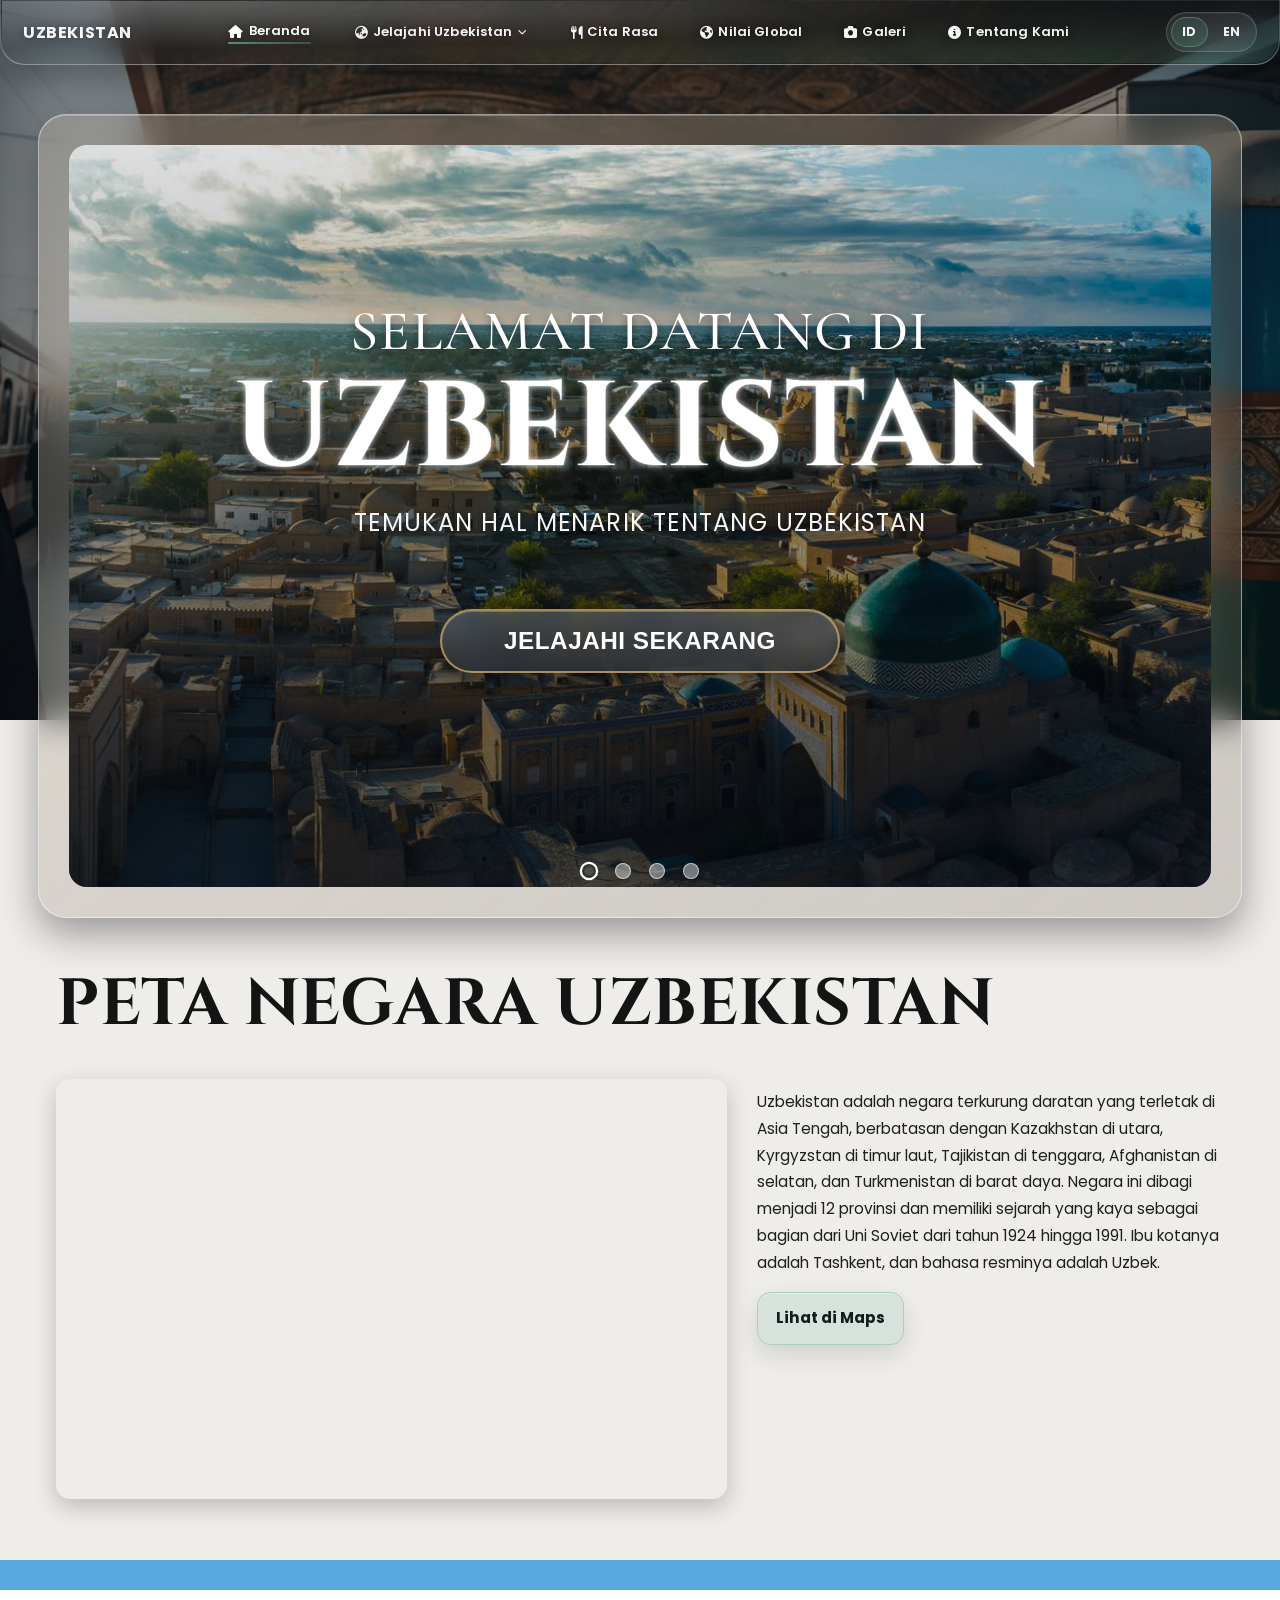
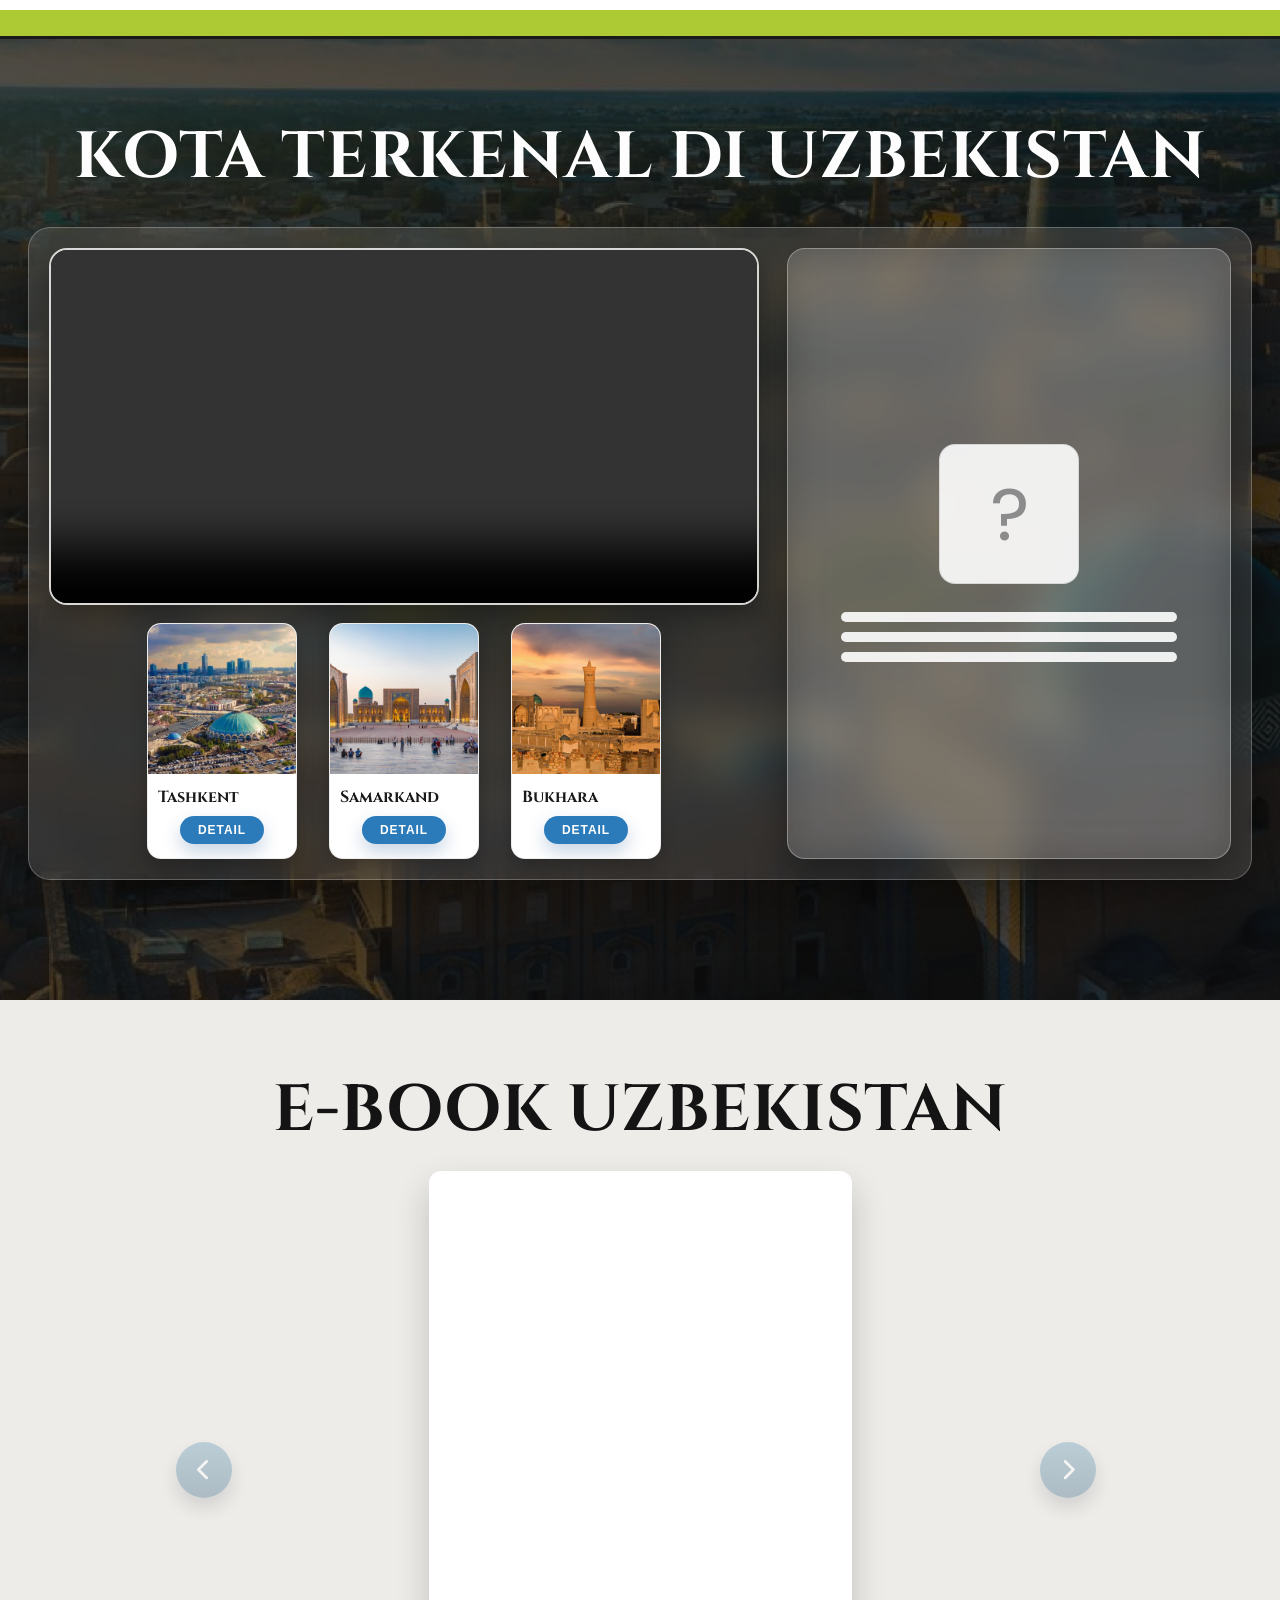
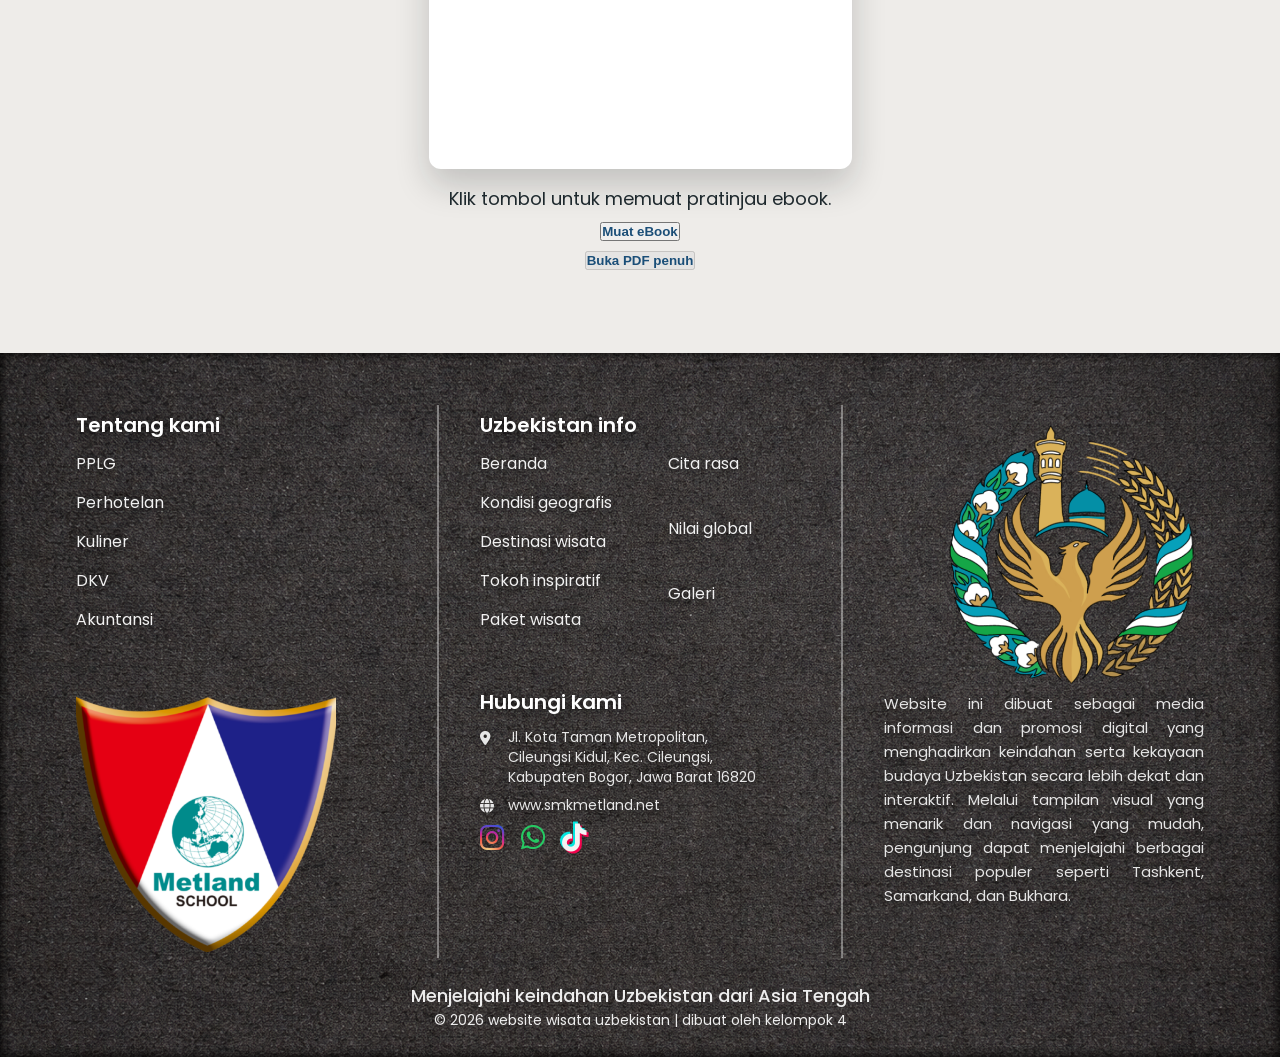
==== commit 792de7d1: "Update" ====
--- a/beranda/index.html
+++ b/beranda/index.html
@@ -17,7 +17,7 @@
         <div class="nav-content" id="navContent">
             <a class="nav-brand" href="index.html" aria-label="Beranda Uzbekistan">
                 <img src="../assets/img/logo/uzbekistan.png" alt="Uzbekistan" class="nav-brand-logo">
-                <span class="nav-brand-text">UZBEKISTAN</span>
+                <span class="nav-brand-text" data-i18n="brand.name">UZBEKISTAN</span>
             </a>
             <button class="nav-mobile-toggle" id="navMobileToggle" type="button" aria-expanded="false" aria-controls="navPrimary">
                 <span class="nav-mobile-toggle-label"><i class="fas fa-bars"></i> <span data-i18n="nav.menu">Menu</span></span>
@@ -61,34 +61,34 @@
                 <!-- Slides -->
                 <div class="slide active" style="background-image: url('../assets/img/slides/1.png');">
                     <div class="slide-content">
-                        <p class="welcome-text">SELAMAT DATANG DI</p>
-                        <h1 class="main-title">UZBEKISTAN</h1>
-                        <p class="subtitle">TEMUKAN HAL MENARIK TENTANG UZBEKISTAN</p>
-                        <a href="../kondisi.html"><button class="explore-btn">JELAJAHI SEKARANG</button></a>
+                        <p class="welcome-text" data-i18n="hero.welcome">SELAMAT DATANG DI</p>
+                        <h1 class="main-title" data-i18n="hero.title">UZBEKISTAN</h1>
+                        <p class="subtitle" data-i18n="hero.subtitle">TEMUKAN HAL MENARIK TENTANG UZBEKISTAN</p>
+                        <a href="../kondisi.html"><button class="explore-btn" data-i18n="hero.cta">JELAJAHI SEKARANG</button></a>
                     </div>
                 </div>
                 <div class="slide" style="background-image: url('../assets/img/slides/2.png');">
                     <div class="slide-content">
-                        <p class="welcome-text">SELAMAT DATANG DI</p>
-                        <h1 class="main-title">UZBEKISTAN</h1>
-                        <p class="subtitle">TEMUKAN HAL MENARIK TENTANG UZBEKISTAN</p>
-                       <a href="../kondisi.html"><button class="explore-btn">JELAJAHI SEKARANG</button></a>
+                        <p class="welcome-text" data-i18n="hero.welcome">SELAMAT DATANG DI</p>
+                        <h1 class="main-title" data-i18n="hero.title">UZBEKISTAN</h1>
+                        <p class="subtitle" data-i18n="hero.subtitle">TEMUKAN HAL MENARIK TENTANG UZBEKISTAN</p>
+                       <a href="../kondisi.html"><button class="explore-btn" data-i18n="hero.cta">JELAJAHI SEKARANG</button></a>
                     </div>
                 </div>
                 <div class="slide" style="background-image: url('../assets/img/slides/3.png');">
                     <div class="slide-content">
-                        <p class="welcome-text">SELAMAT DATANG DI</p>
-                        <h1 class="main-title">UZBEKISTAN</h1>
-                        <p class="subtitle">TEMUKAN HAL MENARIK TENTANG UZBEKISTAN</p>
-                        <a href="../kondisi.html"><button class="explore-btn">JELAJAHI SEKARANG</button></a>
+                        <p class="welcome-text" data-i18n="hero.welcome">SELAMAT DATANG DI</p>
+                        <h1 class="main-title" data-i18n="hero.title">UZBEKISTAN</h1>
+                        <p class="subtitle" data-i18n="hero.subtitle">TEMUKAN HAL MENARIK TENTANG UZBEKISTAN</p>
+                        <a href="../kondisi.html"><button class="explore-btn" data-i18n="hero.cta">JELAJAHI SEKARANG</button></a>
                     </div>
                 </div>
                 <div class="slide" style="background-image: url('../assets/img/slides/4.png');">
                     <div class="slide-content">
-                        <p class="welcome-text">SELAMAT DATANG DI</p>
-                        <h1 class="main-title">UZBEKISTAN</h1>
-                        <p class="subtitle">TEMUKAN HAL MENARIK TENTANG UZBEKISTAN</p>
-                        <a href="../kondisi.html"><button class="explore-btn">JELAJAHI SEKARANG</button></a>
+                        <p class="welcome-text" data-i18n="hero.welcome">SELAMAT DATANG DI</p>
+                        <h1 class="main-title" data-i18n="hero.title">UZBEKISTAN</h1>
+                        <p class="subtitle" data-i18n="hero.subtitle">TEMUKAN HAL MENARIK TENTANG UZBEKISTAN</p>
+                        <a href="../kondisi.html"><button class="explore-btn" data-i18n="hero.cta">JELAJAHI SEKARANG</button></a>
                     </div>
                 </div>
 
@@ -105,13 +105,22 @@
 
     <!-- Map Section -->
     <section class="map-section">
-        <h2 class="section-title">PETA NEGARA UZBEKISTAN</h2>
+        <h2 class="section-title" data-i18n="map.title">PETA NEGARA UZBEKISTAN</h2>
         <div class="map-content">
-            <div class="map-image">
-                <img src="../assets/img/peta/peta.png" alt="Peta Uzbekistan">
+            <div class="map-embed">
+                <iframe
+                    title="Peta Uzbekistan"
+                    src="https://www.google.com/maps?q=Uzbekistan&output=embed"
+                    allowfullscreen
+                    loading="lazy"
+                    referrerpolicy="no-referrer-when-downgrade">
+                </iframe>
             </div>
             <div class="map-description">
-                <p>Uzbekistan adalah negara terkurung daratan yang terletak di Asia Tengah, berbatasan dengan Kazakhstan di utara, Kyrgyzstan di timur laut, Tajikistan di tenggara, Afghanistan di selatan, dan Turkmenistan di barat daya. Negara ini dibagi menjadi 12 provinsi dan memiliki sejarah yang kaya sebagai bagian dari Uni Soviet dari tahun 1924 hingga 1991. Ibu kotanya adalah Tashkent, dan bahasa resminya adalah Uzbek.</p>
+                <p data-i18n="map.desc">Uzbekistan adalah negara terkurung daratan yang terletak di Asia Tengah, berbatasan dengan Kazakhstan di utara, Kyrgyzstan di timur laut, Tajikistan di tenggara, Afghanistan di selatan, dan Turkmenistan di barat daya. Negara ini dibagi menjadi 12 provinsi dan memiliki sejarah yang kaya sebagai bagian dari Uni Soviet dari tahun 1924 hingga 1991. Ibu kotanya adalah Tashkent, dan bahasa resminya adalah Uzbek.</p>
+                <a class="map-cta" href="https://www.google.com/maps/place/Uzbekistan/data=!4m2!3m1!1s0x38ae8b20a5d676b1:0xca0a6dad7e841e20?sa=X&ved=1t:242&ictx=111" target="_blank" rel="noopener">
+                    <span data-i18n="map.cta">Check on Maps</span>
+                </a>
             </div>
         </div>
                 </section>
@@ -127,7 +136,7 @@
     <!-- Cities Section -->
     <section class="cities-section">
         <div class="cities-inner">
-            <h2 class="section-title cities-title">KOTA TERKENAL DI UZBEKISTAN</h2>
+            <h2 class="section-title cities-title" data-i18n="cities.title">KOTA TERKENAL DI UZBEKISTAN</h2>
             <div class="wrapper">
                 <div class="main-grid">
                     <div class="left-panel">
@@ -137,26 +146,26 @@
 
                         <div class="city-grid">
                             <div class="city-card">
-                                <button type="button" class="card-button" data-city="tashkent" data-img="../assets/img/card/taskhen.png" data-desc="Tashkent adalah ibu kota dan kota terbesar di Uzbekistan sekaligus pusat penduduk terpadat di Asia Tengah (lebih dari 3 juta jiwa).">
+                                <button type="button" class="card-button" data-city="tashkent" data-img="../assets/img/card/taskhen.png" data-desc="Tashkent adalah ibu kota dan kota terbesar di Uzbekistan sekaligus pusat penduduk terpadat di Asia Tengah (lebih dari 3 juta jiwa)." data-desc-en="Tashkent is the capital and largest city of Uzbekistan, and the most populous hub in Central Asia (over 3 million people).">
                                     <img src="../assets/img/card/taskhen.png" alt="Tashkent" class="card-image">
                                     <h3 class="card-title">Tashkent</h3>
-                                    <span class="card-detail">Detail</span>
+                                    <span class="card-detail" data-i18n="cities.detail">Detail</span>
                                 </button>
                             </div>
 
                             <div class="city-card">
-                                <button type="button" class="card-button" data-city="samarkand" data-img="../assets/img/card/samarkand.png" data-desc="Samarkand adalah sebuah kota bersejarah di Uzbekistan, salah satu kota tertua yang masih dihuni di dunia, didirikan sekitar 700 SM.">
+                                <button type="button" class="card-button" data-city="samarkand" data-img="../assets/img/card/samarkand.png" data-desc="Samarkand adalah sebuah kota bersejarah di Uzbekistan, salah satu kota tertua yang masih dihuni di dunia, didirikan sekitar 700 SM." data-desc-en="Samarkand is a historic city in Uzbekistan, one of the world’s oldest continuously inhabited cities, founded around 700 BC.">
                                     <img src="../assets/img/card/samarkand.png" alt="Samarkand" class="card-image">
                                     <h3 class="card-title">Samarkand</h3>
-                                    <span class="card-detail">Detail</span>
+                                    <span class="card-detail" data-i18n="cities.detail">Detail</span>
                                 </button>
                             </div>
 
                             <div class="city-card">
-                                <button type="button" class="card-button" data-city="bukhara" data-img="../assets/img/card/bukhara.png" data-desc="Bukhara adalah kota tertua di Uzbekistan dan menjadi pusat intelektual, kebudayaan, dan perdagangan penting di dunia muslim pada masa lampau; sejarahnya mencapai ribuan tahun.">
+                                <button type="button" class="card-button" data-city="bukhara" data-img="../assets/img/card/bukhara.png" data-desc="Bukhara adalah kota tertua di Uzbekistan dan menjadi pusat intelektual, kebudayaan, dan perdagangan penting di dunia muslim pada masa lampau; sejarahnya mencapai ribuan tahun." data-desc-en="Bukhara is one of Uzbekistan’s oldest cities and was a major intellectual, cultural, and trade center in the Islamic world for centuries.">
                                     <img src="../assets/img/card/bukhara.png" alt="Bukhara" class="card-image">
                                     <h3 class="card-title">Bukhara</h3>
-                                    <span class="card-detail">Detail</span>
+                                    <span class="card-detail" data-i18n="cities.detail">Detail</span>
                                 </button>
                             </div>
                         </div>
@@ -190,12 +199,12 @@
 
     <section class="ebook-section" aria-labelledby="ebookTitle">
         <div class="ebook-shell">
-            <h2 class="section-title ebook-title" id="ebookTitle">E-BOOK UZBEKISTAN</h2>
+            <h2 class="section-title ebook-title" id="ebookTitle" data-i18n="ebook.title">E-BOOK UZBEKISTAN</h2>
 
             <div class="flipbook-wrap">
                 <button class="flipbook-nav" id="flipPrev" type="button" aria-label="Halaman sebelumnya" disabled>
                     <i class="fa-solid fa-chevron-left" aria-hidden="true"></i>
-                    <span class="flipbook-nav-label">Sebelumnya</span>
+                    <span class="flipbook-nav-label" data-i18n="ebook.prev">Sebelumnya</span>
                 </button>
 
                 <div class="flipbook-stage" id="flipbookStage">
@@ -204,14 +213,14 @@
                 </div>
 
                 <button class="flipbook-nav" id="flipNext" type="button" aria-label="Halaman berikutnya" disabled>
-                    <span class="flipbook-nav-label">Berikutnya</span>
+                    <span class="flipbook-nav-label" data-i18n="ebook.next">Berikutnya</span>
                     <i class="fa-solid fa-chevron-right" aria-hidden="true"></i>
                 </button>
             </div>
 
-            <p class="flipbook-meta" id="flipbookMeta">Klik tombol untuk memuat pratinjau ebook.</p>
-            <button class="flipbook-link" id="flipbookLoad" type="button">Muat eBook</button>
-            <button class="flipbook-link" id="flipbookLink" type="button" data-pdf="" disabled>Buka PDF penuh</button>
+            <p class="flipbook-meta" id="flipbookMeta" data-i18n="ebook.meta">Klik tombol untuk memuat pratinjau ebook.</p>
+            <button class="flipbook-link" id="flipbookLoad" type="button" data-i18n="ebook.load">Muat eBook</button>
+            <button class="flipbook-link" id="flipbookLink" type="button" data-pdf="" disabled data-i18n="ebook.open">Buka PDF penuh</button>
         </div>
     </section>
 
@@ -227,7 +236,7 @@
         <div class="footer-shell">
             <div class="footer-layout" aria-label="Footer">
                 <section class="footer-block footer-about" aria-label="Tentang kami">
-                    <h3 class="footer-heading">Tentang kami</h3>
+                    <h3 class="footer-heading" data-i18n="footer.about">Tentang kami</h3>
                     <ul class="footer-list">
                         <li><a href="#">PPLG</a></li>
                         <li><a href="#">Perhotelan</a></li>
@@ -238,19 +247,19 @@
                 </section>
 
                 <section class="footer-block footer-info" aria-label="Uzbekistan info">
-                    <h3 class="footer-heading">Uzbekistan info</h3>
+                    <h3 class="footer-heading" data-i18n="footer.info">Uzbekistan info</h3>
                     <div class="footer-links-grid">
                         <ul class="footer-list">
-                            <li><a href="index.html">Beranda</a></li>
-                            <li><a href="../kondisi.html">Kondisi geografis</a></li>
-                            <li><a href="../destinasi.html">Destinasi wisata</a></li>
-                            <li><a href="../tokoh.html">Tokoh inspiratif</a></li>
-                            <li><a href="../paketwisata.html">Paket wisata</a></li>
+                            <li><a href="index.html" data-i18n="footer.link.home">Beranda</a></li>
+                            <li><a href="../kondisi.html" data-i18n="footer.link.geo">Kondisi geografis</a></li>
+                            <li><a href="../destinasi.html" data-i18n="footer.link.dest">Destinasi wisata</a></li>
+                            <li><a href="../tokoh.html" data-i18n="footer.link.figures">Tokoh inspiratif</a></li>
+                            <li><a href="../paketwisata.html" data-i18n="footer.link.packages">Paket wisata</a></li>
                         </ul>
                         <ul class="footer-list">
-                            <li><a href="../citarasa.html">Cita rasa</a></li>
-                            <li><a href="../nilaiglobal.html">Nilai global</a></li>
-                            <li><a href="../galeri.html">Galeri</a></li>
+                            <li><a href="../citarasa.html" data-i18n="footer.link.cuisine">Cita rasa</a></li>
+                            <li><a href="../nilaiglobal.html" data-i18n="footer.link.values">Nilai global</a></li>
+                            <li><a href="../galeri.html" data-i18n="footer.link.gallery">Galeri</a></li>
                         </ul>
                     </div>
                 </section>
@@ -264,14 +273,14 @@
                 </div>
 
                 <section class="footer-block footer-contact" aria-label="Hubungi kami">
-                    <h3 class="footer-heading">Hubungi kami</h3>
+                    <h3 class="footer-heading" data-i18n="footer.contact">Hubungi kami</h3>
                     <p class="footer-contact-item">
                         <i class="fa-solid fa-location-dot" aria-hidden="true"></i>
-                        <span>Jl. Kota Taman Metropolitan,<br>Cileungsi Kidul, Kec. Cileungsi,<br>Kabupaten Bogor, Jawa Barat 16820</span>
+                        <span data-i18n-html="footer.addr">Jl. Kota Taman Metropolitan,<br>Cileungsi Kidul, Kec. Cileungsi,<br>Kabupaten Bogor, Jawa Barat 16820</span>
                     </p>
                     <p class="footer-contact-item">
                         <i class="fa-solid fa-globe" aria-hidden="true"></i>
-                        <span>www.smkmetland.net</span>
+                        <span data-i18n="footer.web">www.smkmetland.net</span>
                     </p>
                     <div class="footer-socials" aria-label="Media sosial">
                         <a href="#" class="footer-social footer-social-instagram" aria-label="Instagram"><i class="fa-brands fa-instagram" aria-hidden="true"></i></a>
@@ -281,15 +290,15 @@
                 </section>
 
                 <section class="footer-block footer-desc" aria-label="Deskripsi website">
-                    <p class="footer-description">
+                    <p class="footer-description" data-i18n="footer.desc">
                         Website ini dibuat sebagai media informasi dan promosi digital yang menghadirkan keindahan serta kekayaan budaya Uzbekistan secara lebih dekat dan interaktif. Melalui tampilan visual yang menarik dan navigasi yang mudah, pengunjung dapat menjelajahi berbagai destinasi populer seperti Tashkent, Samarkand, dan Bukhara.
                     </p>
                 </section>
             </div>
 
             <div class="footer-bottom">
-                <p>Menjelajahi keindahan Uzbekistan dari Asia Tengah</p>
-                <p>&copy; 2026 website wisata uzbekistan | dibuat oleh kelompok 4</p>
+                <p data-i18n="footer.tagline">Menjelajahi keindahan Uzbekistan dari Asia Tengah</p>
+                <p data-i18n="footer.copyright">&copy; 2026 website wisata uzbekistan | dibuat oleh kelompok 4</p>
             </div>
         </div>
     </footer>
--- a/assets/css/style.css
+++ b/assets/css/style.css
@@ -377,22 +377,54 @@
     display: grid;
     grid-template-columns: 1.18fr 0.82fr;
     gap: 30px;
-    align-items: center;
-}
-
-.map-image img {
+    align-items: start;
+}
+
+.map-embed iframe {
     width: 100%;
-    display: block;
+    height: 420px;
+    border: none;
     border-radius: 14px;
-    border: 1px solid rgba(31, 31, 31, 0.16);
     box-shadow: var(--shadow-soft);
+    overflow: hidden;
 }
 
 .map-description {
+    display: flex;
+    flex-direction: column;
+    align-items: flex-start;
+    gap: 16px;
     font-size: clamp(15px, 1.2vw, 22px);
     line-height: 1.74;
     color: #1e1e1f;
-    text-align: justify;
+    text-align: left;
+    padding-top: 10px;
+}
+
+.map-cta {
+    display: inline-flex;
+    align-items: center;
+    gap: 10px;
+    margin-top: 0;
+    padding: 12px 18px;
+    border-radius: 14px;
+    text-decoration: none;
+    font-weight: 700;
+    color: #0f1f1c;
+    background: rgba(111, 179, 160, 0.18);
+    border: 1px solid rgba(111, 179, 160, 0.42);
+    box-shadow: 0 10px 24px rgba(0, 0, 0, 0.12), inset 0 1px 0 rgba(255, 255, 255, 0.4);
+    transition: transform 0.18s ease, box-shadow 0.18s ease, background 0.18s ease;
+}
+
+.map-cta:hover {
+    transform: translateY(-2px);
+    box-shadow: 0 12px 26px rgba(0, 0, 0, 0.16), inset 0 1px 0 rgba(255, 255, 255, 0.5);
+    background: rgba(111, 179, 160, 0.24);
+}
+
+.map-cta:active {
+    transform: translateY(0);
 }
 
 .color-stripes {
--- a/assets/css/navbar.css
+++ b/assets/css/navbar.css
@@ -7,9 +7,11 @@
     --dropdown-top: rgba(168, 204, 184, 0.97);
     --dropdown-bottom: rgba(141, 188, 164, 0.95);
     --nav-text-shadow: 0 1px 10px rgba(0, 0, 0, 0.55);
-    --nav-focus: rgba(110, 232, 168, 0.55);
-    --nav-accent: rgba(110, 232, 168, 0.95);
-    --nav-accent-dim: rgba(110, 232, 168, 0.45);
+    --nav-focus: rgba(111, 179, 160, 0.45);
+    --nav-accent: rgba(111, 179, 160, 0.7);
+    --nav-accent-dim: rgba(111, 179, 160, 0.28);
+    --uzbek-green: #6fb3a0;
+    --nav-logo-size: 56px;
 }
 
 .navbar {
@@ -78,9 +80,11 @@
 }
 
 .nav-brand-logo {
-    width: 34px;
-    height: 34px;
+    width: var(--nav-logo-size);
+    height: var(--nav-logo-size);
     object-fit: contain;
+    flex-shrink: 0;
+    display: none;
     filter: drop-shadow(0 10px 18px rgba(0, 0, 0, 0.35));
 }
 
@@ -90,6 +94,7 @@
     letter-spacing: 0.6px;
     font-size: 16px;
     white-space: nowrap;
+    color: var(--text-light);
     text-shadow: var(--nav-text-shadow);
 }
 
@@ -143,8 +148,8 @@
 }
 
 .lang-btn.is-active {
-    background: rgba(110, 232, 168, 0.16);
-    border-color: rgba(110, 232, 168, 0.34);
+    background: rgba(111, 179, 160, 0.16);
+    border-color: rgba(111, 179, 160, 0.46);
     color: rgba(255, 255, 255, 0.98);
 }
 
@@ -297,12 +302,12 @@
     transition: opacity 0.2s ease, transform 0.2s ease;
     padding: 10px;
     border-radius: 18px;
-    border: 1px solid rgba(110, 232, 168, 0.35);
-    background: rgba(10, 16, 18, 0.55);
-    box-shadow: 0 18px 34px rgba(0, 0, 0, 0.34),
-                inset 0 1px 0 rgba(255, 255, 255, 0.18);
-    backdrop-filter: blur(16px);
-    -webkit-backdrop-filter: blur(16px);
+    border: 1px solid rgba(255, 255, 255, 0.18);
+    background: linear-gradient(180deg, rgba(245, 250, 249, 0.72) 0%, rgba(230, 240, 237, 0.62) 100%);
+    box-shadow: 0 16px 26px rgba(0, 0, 0, 0.18),
+                inset 0 1px 0 rgba(255, 255, 255, 0.24);
+    backdrop-filter: blur(18px);
+    -webkit-backdrop-filter: blur(18px);
 }
 
 .nav-item-dropdown.open .dropdown-menu {
@@ -315,15 +320,15 @@
     position: relative;
     text-decoration: none;
     text-align: left;
-    color: rgba(248, 255, 252, 0.98);
+    color: #0f1f1c;
     font-size: clamp(14px, 1vw, 16px);
     line-height: 1.2;
-    padding: 10px 12px 10px 28px;
+    padding: 11px 14px 11px 30px;
     border-radius: 14px;
-    border: 1px solid rgba(255, 255, 255, 0.22);
-    background: linear-gradient(180deg, rgba(22, 32, 32, 0.78) 0%, rgba(14, 22, 22, 0.78) 100%);
-    text-shadow: 0 1px 10px rgba(0, 0, 0, 0.55);
-    box-shadow: inset 0 1px 0 rgba(255, 255, 255, 0.12);
+    border: 1px solid rgba(111, 179, 160, 0.2);
+    background: rgba(255, 255, 255, 0.78);
+    text-shadow: none;
+    box-shadow: inset 0 1px 0 rgba(255, 255, 255, 0.32);
     transition: transform 0.18s ease, border-color 0.18s ease, background 0.18s ease, box-shadow 0.18s ease;
 }
 
@@ -335,17 +340,17 @@
     bottom: 10px;
     width: 3px;
     border-radius: 999px;
-    background: linear-gradient(180deg, var(--nav-accent) 0%, var(--nav-accent-dim) 100%);
+    background: linear-gradient(180deg, rgba(111, 179, 160, 0.9) 0%, rgba(111, 179, 160, 0.45) 100%);
 }
 
 .dropdown-item:hover,
 .dropdown-item[aria-current="page"],
 .dropdown-item-active {
     transform: translateY(-1px);
-    border-color: rgba(110, 232, 168, 0.55);
-    background: linear-gradient(180deg, rgba(30, 46, 42, 0.84) 0%, rgba(18, 30, 28, 0.84) 100%);
-    box-shadow: inset 0 1px 0 rgba(255, 255, 255, 0.16),
-                0 12px 24px rgba(0, 0, 0, 0.26);
+    border-color: rgba(111, 179, 160, 0.5);
+    background: rgba(111, 179, 160, 0.16);
+    box-shadow: inset 0 1px 0 rgba(255, 255, 255, 0.28),
+                0 12px 22px rgba(0, 0, 0, 0.12);
 }
 
 @media (max-width: 980px) {
@@ -494,6 +499,10 @@
 }
 
 @media (max-width: 640px) {
+    :root {
+        --nav-logo-size: 48px;
+    }
+
     .navbar {
         top: 0;
         padding: 0 8px;
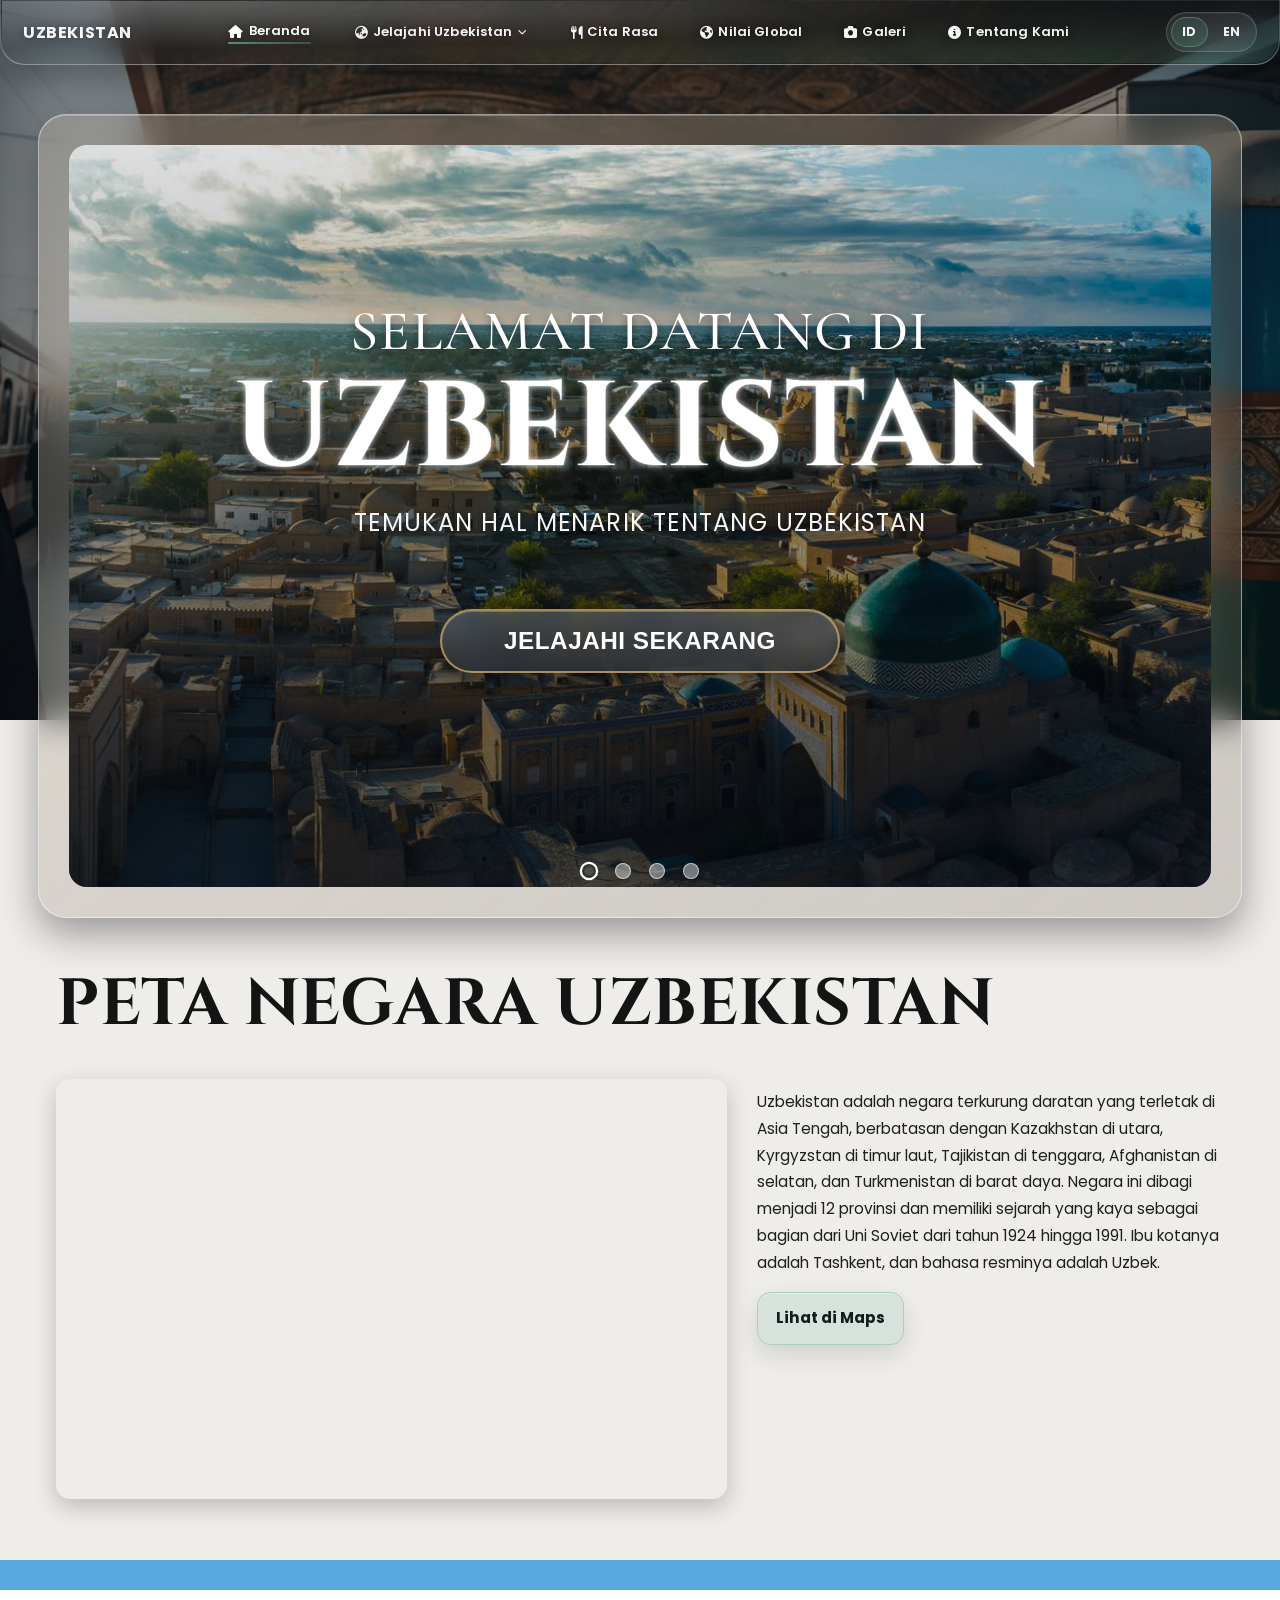
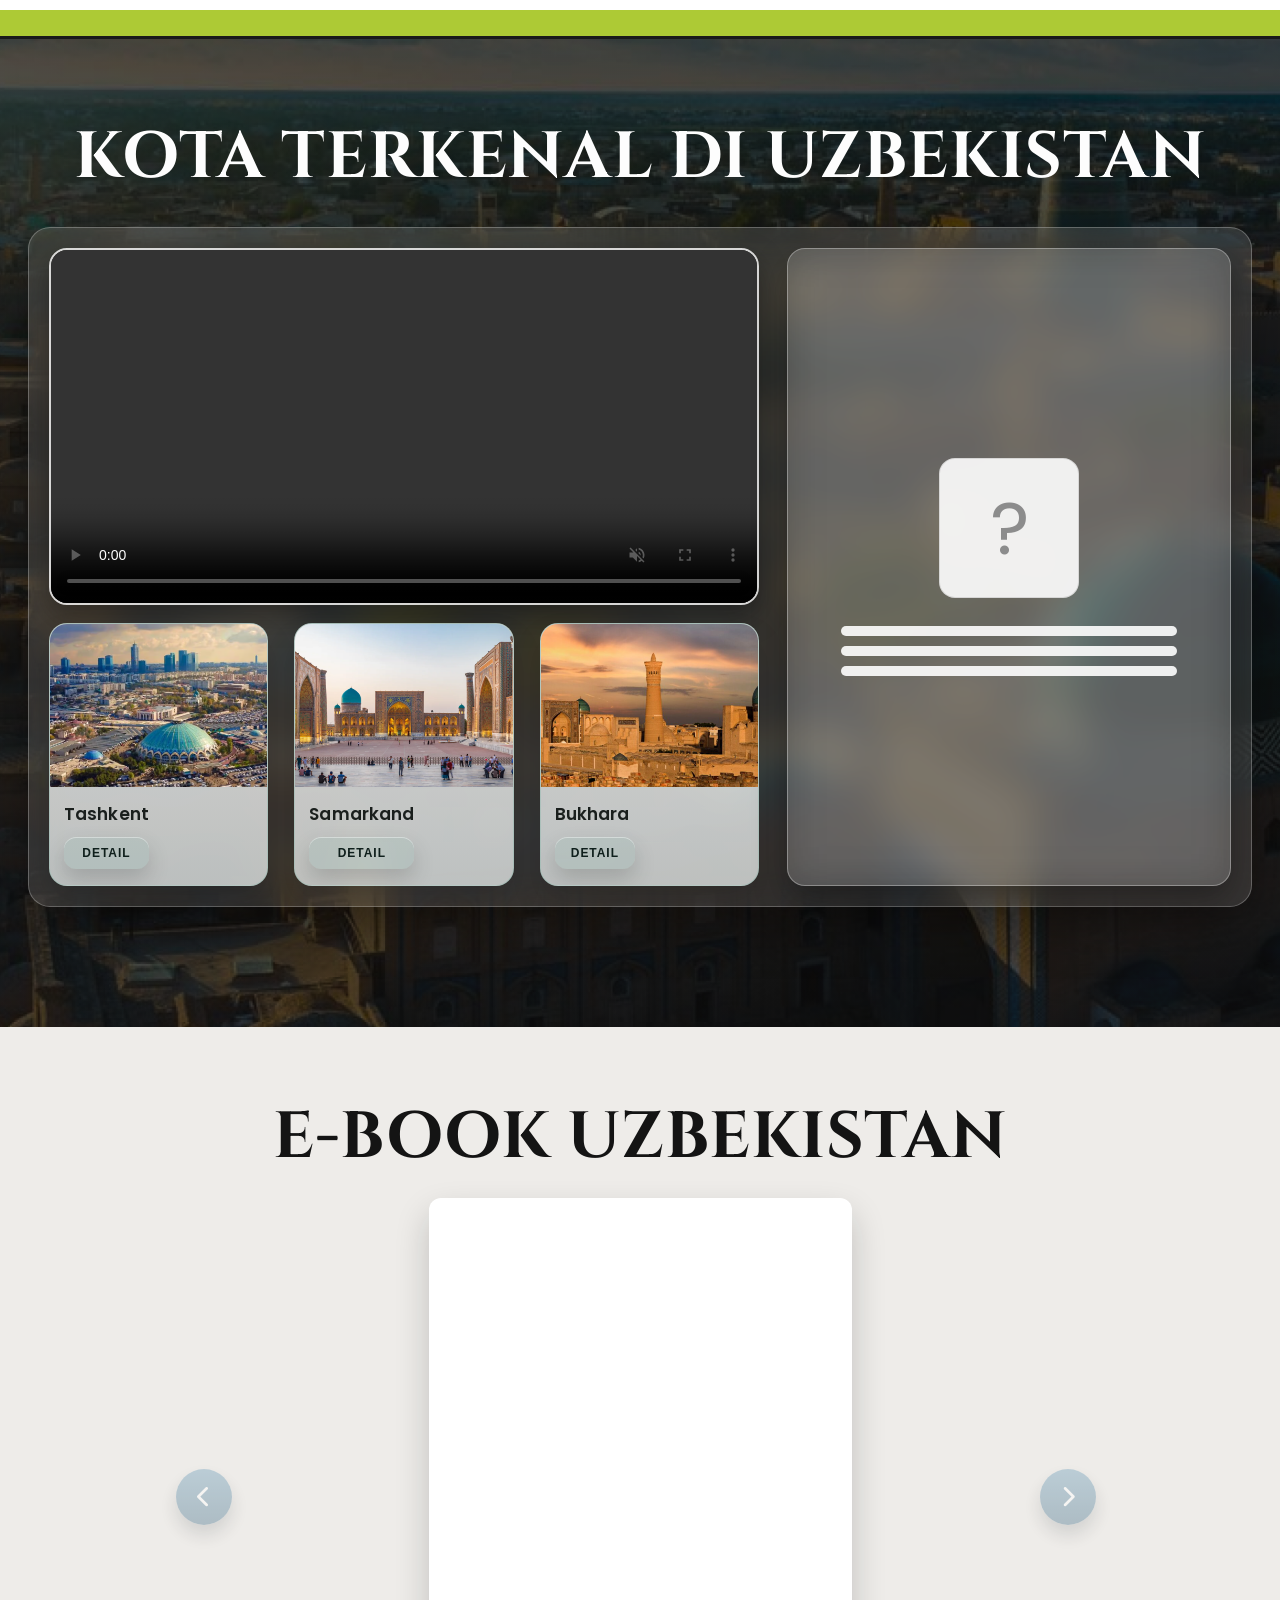
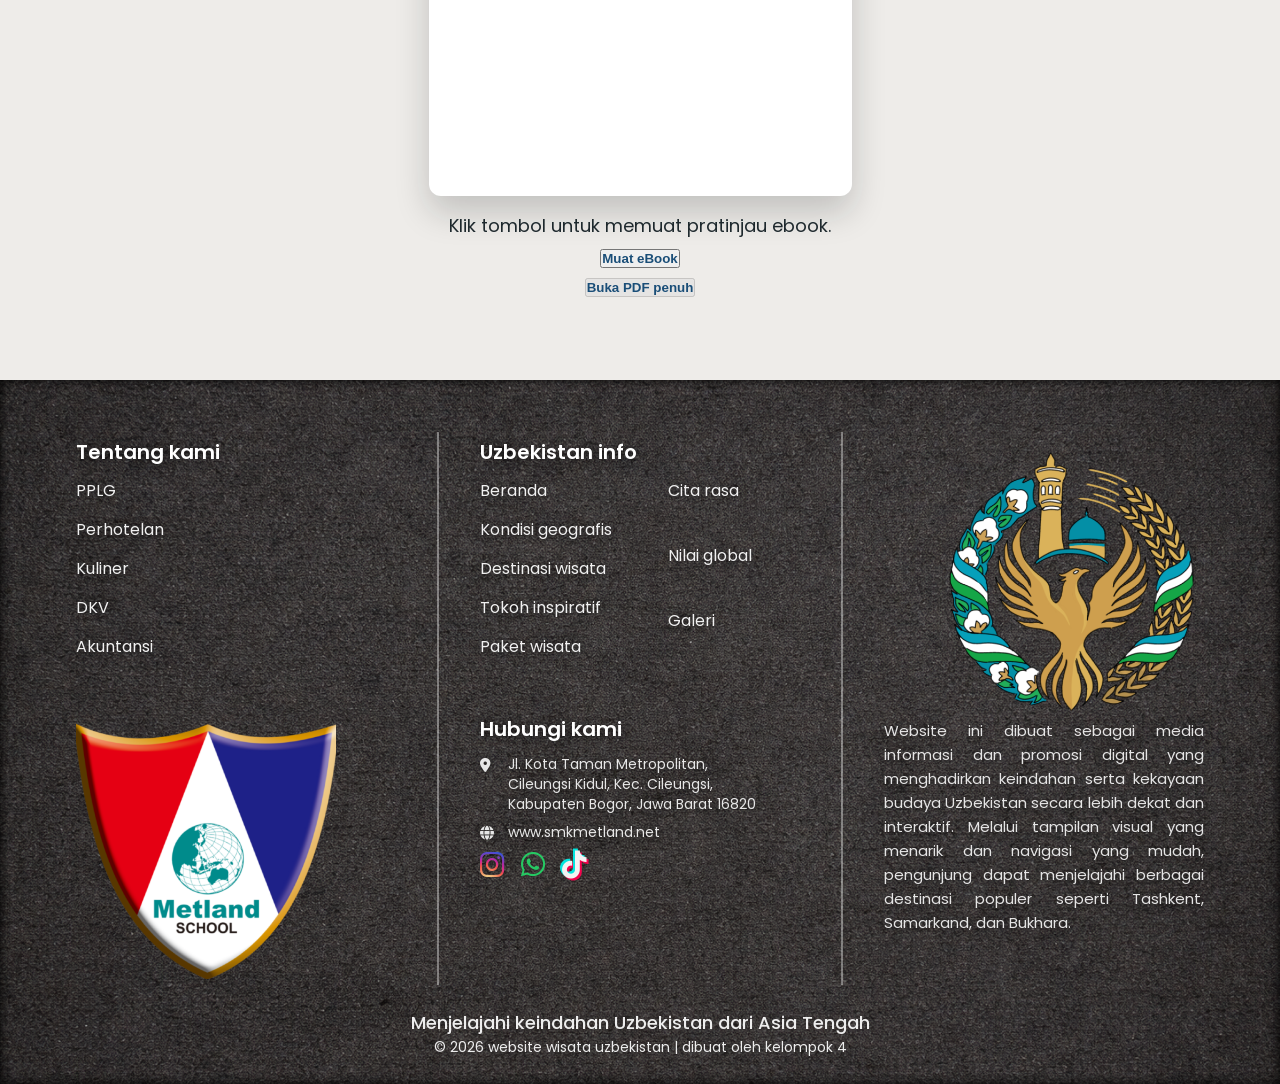
==== commit 82ffaf98: "Add update" ====
--- a/beranda/index.html
+++ b/beranda/index.html
@@ -147,25 +147,31 @@
                         <div class="city-grid">
                             <div class="city-card">
                                 <button type="button" class="card-button" data-city="tashkent" data-img="../assets/img/card/taskhen.png" data-desc="Tashkent adalah ibu kota dan kota terbesar di Uzbekistan sekaligus pusat penduduk terpadat di Asia Tengah (lebih dari 3 juta jiwa)." data-desc-en="Tashkent is the capital and largest city of Uzbekistan, and the most populous hub in Central Asia (over 3 million people).">
-                                    <img src="../assets/img/card/taskhen.png" alt="Tashkent" class="card-image">
-                                    <h3 class="card-title">Tashkent</h3>
-                                    <span class="card-detail" data-i18n="cities.detail">Detail</span>
+                                    <img src="../assets/img/card/taskhen.png" alt="Tashkent" class="card-image" loading="lazy" decoding="async">
+                                    <div class="card-body">
+                                        <h3 class="card-title">Tashkent</h3>
+                                        <span class="card-detail" data-i18n="cities.detail">Detail</span>
+                                    </div>
                                 </button>
                             </div>
 
                             <div class="city-card">
                                 <button type="button" class="card-button" data-city="samarkand" data-img="../assets/img/card/samarkand.png" data-desc="Samarkand adalah sebuah kota bersejarah di Uzbekistan, salah satu kota tertua yang masih dihuni di dunia, didirikan sekitar 700 SM." data-desc-en="Samarkand is a historic city in Uzbekistan, one of the world’s oldest continuously inhabited cities, founded around 700 BC.">
-                                    <img src="../assets/img/card/samarkand.png" alt="Samarkand" class="card-image">
-                                    <h3 class="card-title">Samarkand</h3>
-                                    <span class="card-detail" data-i18n="cities.detail">Detail</span>
+                                    <img src="../assets/img/card/samarkand.png" alt="Samarkand" class="card-image" loading="lazy" decoding="async">
+                                    <div class="card-body">
+                                        <h3 class="card-title">Samarkand</h3>
+                                        <span class="card-detail" data-i18n="cities.detail">Detail</span>
+                                    </div>
                                 </button>
                             </div>
 
                             <div class="city-card">
                                 <button type="button" class="card-button" data-city="bukhara" data-img="../assets/img/card/bukhara.png" data-desc="Bukhara adalah kota tertua di Uzbekistan dan menjadi pusat intelektual, kebudayaan, dan perdagangan penting di dunia muslim pada masa lampau; sejarahnya mencapai ribuan tahun." data-desc-en="Bukhara is one of Uzbekistan’s oldest cities and was a major intellectual, cultural, and trade center in the Islamic world for centuries.">
-                                    <img src="../assets/img/card/bukhara.png" alt="Bukhara" class="card-image">
-                                    <h3 class="card-title">Bukhara</h3>
-                                    <span class="card-detail" data-i18n="cities.detail">Detail</span>
+                                    <img src="../assets/img/card/bukhara.png" alt="Bukhara" class="card-image" loading="lazy" decoding="async">
+                                    <div class="card-body">
+                                        <h3 class="card-title">Bukhara</h3>
+                                        <span class="card-detail" data-i18n="cities.detail">Detail</span>
+                                    </div>
                                 </button>
                             </div>
                         </div>
--- a/assets/css/style.css
+++ b/assets/css/style.css
@@ -532,19 +532,31 @@
 
 .city-grid {
     display: grid;
-    grid-template-columns: repeat(3, 150px);
-    gap: 32px;
+    grid-template-columns: repeat(3, minmax(160px, 1fr));
+    gap: 26px;
     justify-content: center;
 }
 
 .city-card {
+    position: relative;
     width: 100%;
-    background: #ffffff;
-    border: 1px solid rgba(34, 34, 34, 0.08);
-    border-radius: 14px;
+    border-radius: 18px;
     overflow: hidden;
-    box-shadow: 0 8px 18px rgba(0, 0, 0, 0.2);
-    transition: transform 0.22s ease, box-shadow 0.22s ease;
+    background: linear-gradient(180deg, rgba(255, 255, 255, 0.78) 0%, rgba(243, 248, 247, 0.72) 100%);
+    box-shadow: 0 16px 30px rgba(0, 0, 0, 0.14), inset 0 1px 0 rgba(255, 255, 255, 0.28);
+    transition: transform 0.24s ease, box-shadow 0.24s ease, border-color 0.24s ease;
+    border: 1px solid rgba(111, 179, 160, 0.28);
+}
+
+.city-card::after {
+    content: "";
+    position: absolute;
+    inset: 0;
+    pointer-events: none;
+    background: radial-gradient(circle at 30% 20%, rgba(111, 179, 160, 0.16), transparent 42%),
+                radial-gradient(circle at 80% 0%, rgba(255, 255, 255, 0.2), transparent 35%);
+    opacity: 0;
+    transition: opacity 0.24s ease;
 }
 
 .card-button {
@@ -560,52 +572,65 @@
 
 .card-image {
     width: 100%;
-    height: 150px;
+    aspect-ratio: 4 / 3;
+    height: auto;
     object-fit: cover;
     display: block;
 }
 
+.card-body {
+    padding: 14px 14px 16px;
+    display: grid;
+    gap: 10px;
+}
+
 .card-title {
-    padding: 12px 10px 8px;
-    text-align: center;
-    font-size: 16px;
-    font-family: "Cinzel", serif;
-    color: #1a1a1a;
+    text-align: left;
+    font-size: 17px;
+    font-family: "Poppins", sans-serif;
+    font-weight: 600;
+    color: #1a1f1d;
+    letter-spacing: 0.1px;
 }
 
 .card-detail {
     display: inline-flex;
     align-items: center;
     justify-content: center;
-    align-self: center;
-    margin: 0 auto 14px;
-    padding: 7px 18px;
-    border-radius: 999px;
-    background: linear-gradient(135deg, #2b7bbb 0%, #2b7bbb 100%);
-    color: #ffffff;
+    padding: 9px 16px;
+    border-radius: 12px;
+    background: rgba(111, 179, 160, 0.14);
+    color: #0f1f1c;
     font-size: 12px;
     font-weight: 700;
     letter-spacing: 0.08em;
     text-transform: uppercase;
-    box-shadow: 0 8px 18px rgba(21, 77, 139, 0.24);
+    box-shadow: inset 0 1px 0 rgba(255, 255, 255, 0.4),
+                0 10px 22px rgba(0, 0, 0, 0.16);
     transition: transform 0.22s ease, box-shadow 0.22s ease, background 0.22s ease;
 }
 
 .city-card:hover,
 .city-card:focus-within {
-    transform: translateY(-4px);
-    box-shadow: 0 14px 26px rgba(0, 0, 0, 0.24);
+    transform: translateY(-6px);
+    box-shadow: 0 20px 32px rgba(0, 0, 0, 0.2);
+    border-color: rgba(111, 179, 160, 0.45);
+}
+
+.city-card:hover::after,
+.city-card:focus-within::after {
+    opacity: 1;
 }
 
 .card-button:hover .card-detail,
 .card-button:focus-visible .card-detail {
-    background: linear-gradient(135deg, #0e3d6f 0%, #246ba6 100%);
+    background: rgba(111, 179, 160, 0.28);
     transform: translateY(-1px);
-    box-shadow: 0 12px 20px rgba(14, 61, 111, 0.28);
+    box-shadow: 0 14px 22px rgba(0, 0, 0, 0.18), inset 0 1px 0 rgba(255, 255, 255, 0.32);
 }
 
 .card-button:focus-visible {
-    outline: 3px solid rgba(48, 130, 195, 0.36);
+    outline: 3px solid rgba(111, 179, 160, 0.36);
     outline-offset: -3px;
 }
 
@@ -733,17 +758,18 @@
 
 .panel-popup-title {
     text-align: center;
-    font-family: "Cinzel", serif;
-    font-size: 22px;
-    margin-bottom: 10px;
+    font-family: "Poppins", sans-serif;
+    font-weight: 600;
+    font-size: 21px;
+    margin-bottom: 12px;
     color: #1a1a1a;
 }
 
 .panel-popup-desc {
     font-size: 16px;
-    line-height: 1.4;
+    line-height: 1.6;
     color: #2c2c2c;
-    text-align: left;
+    text-align: justify;
 }
 
 .panel-popup-close {
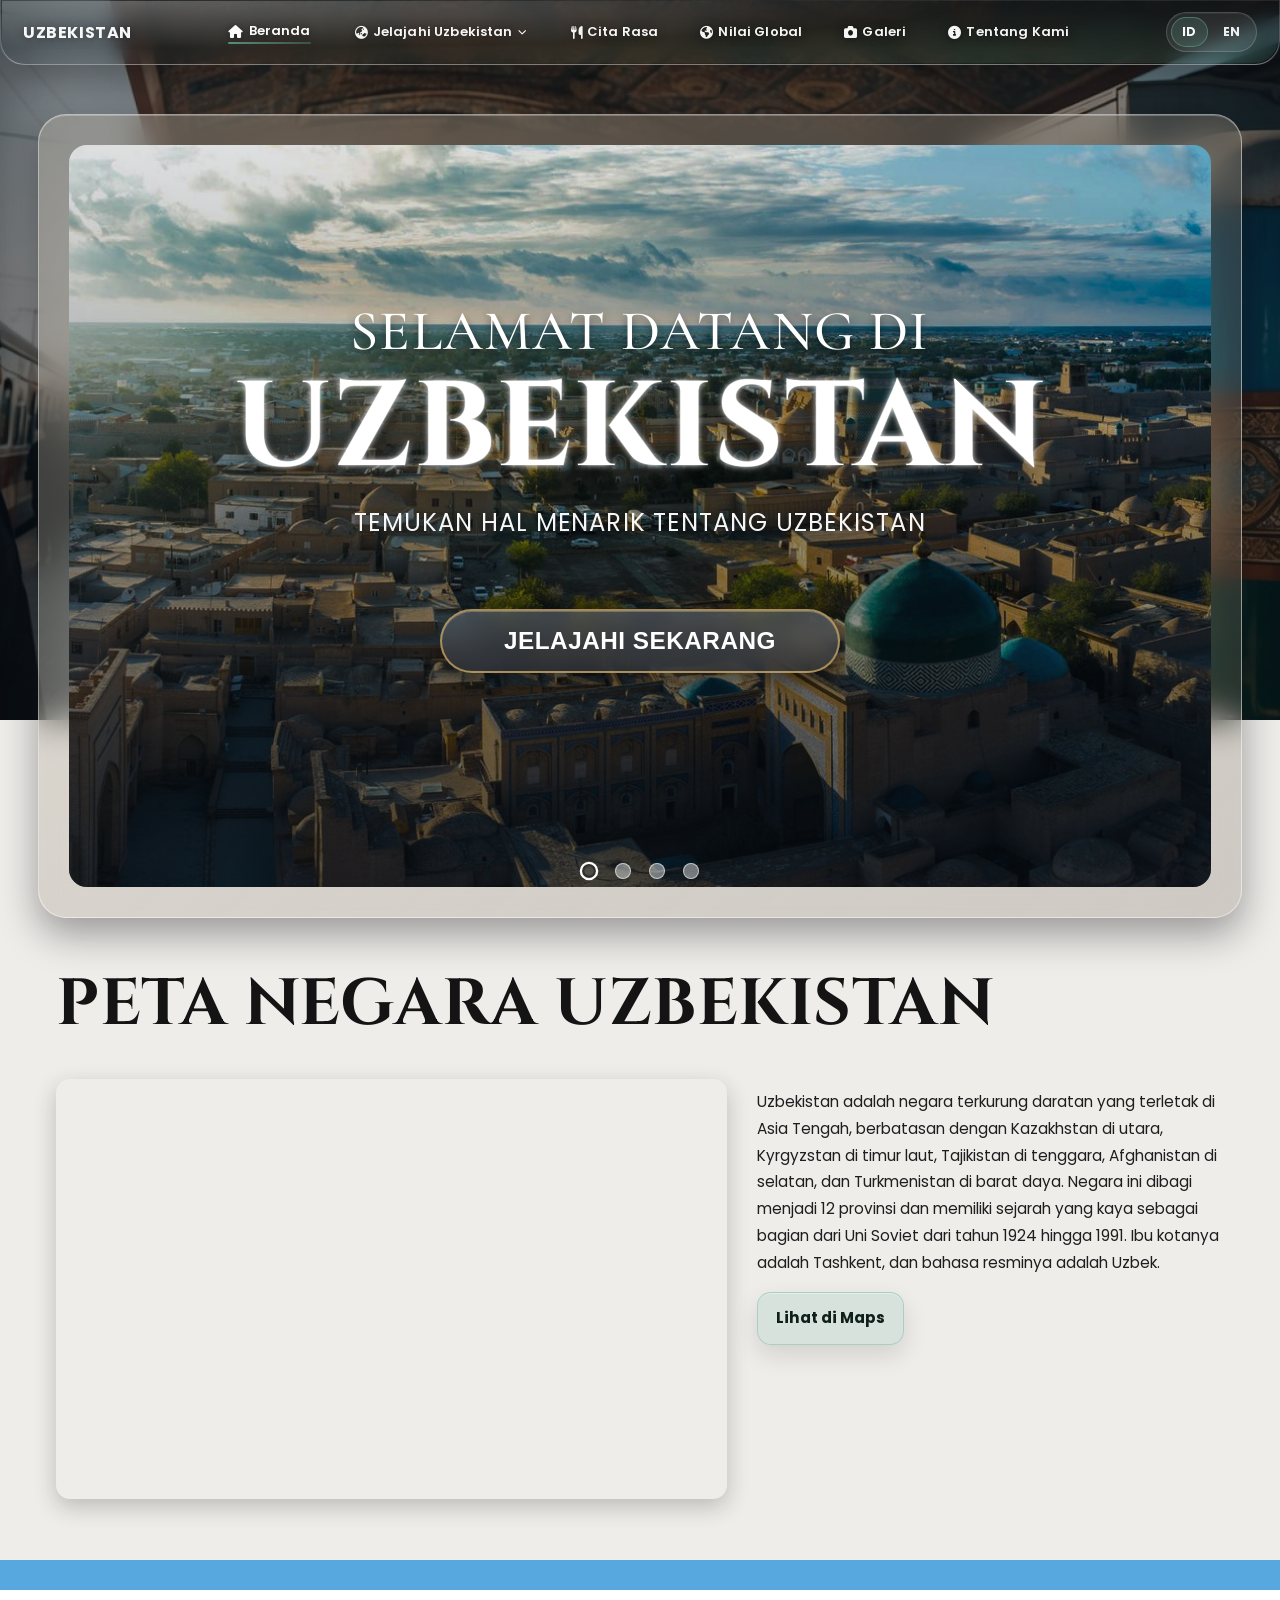
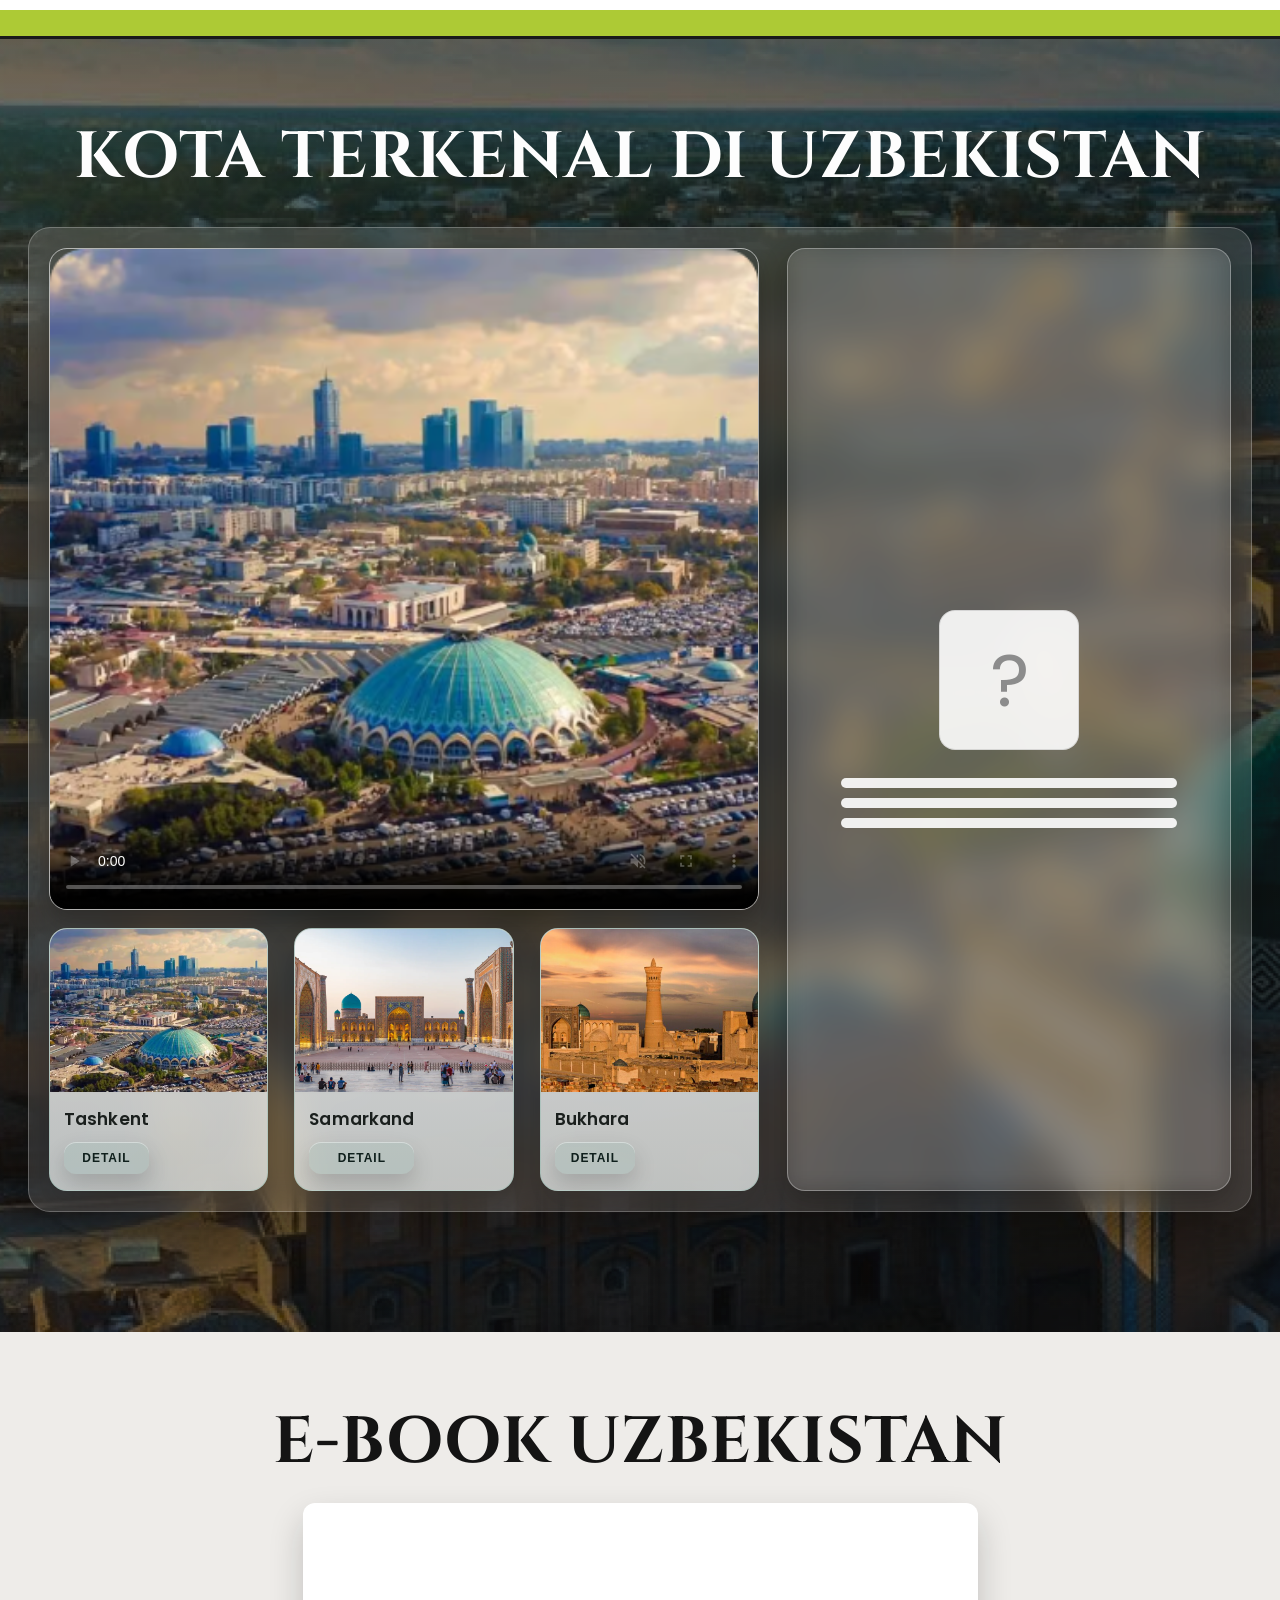
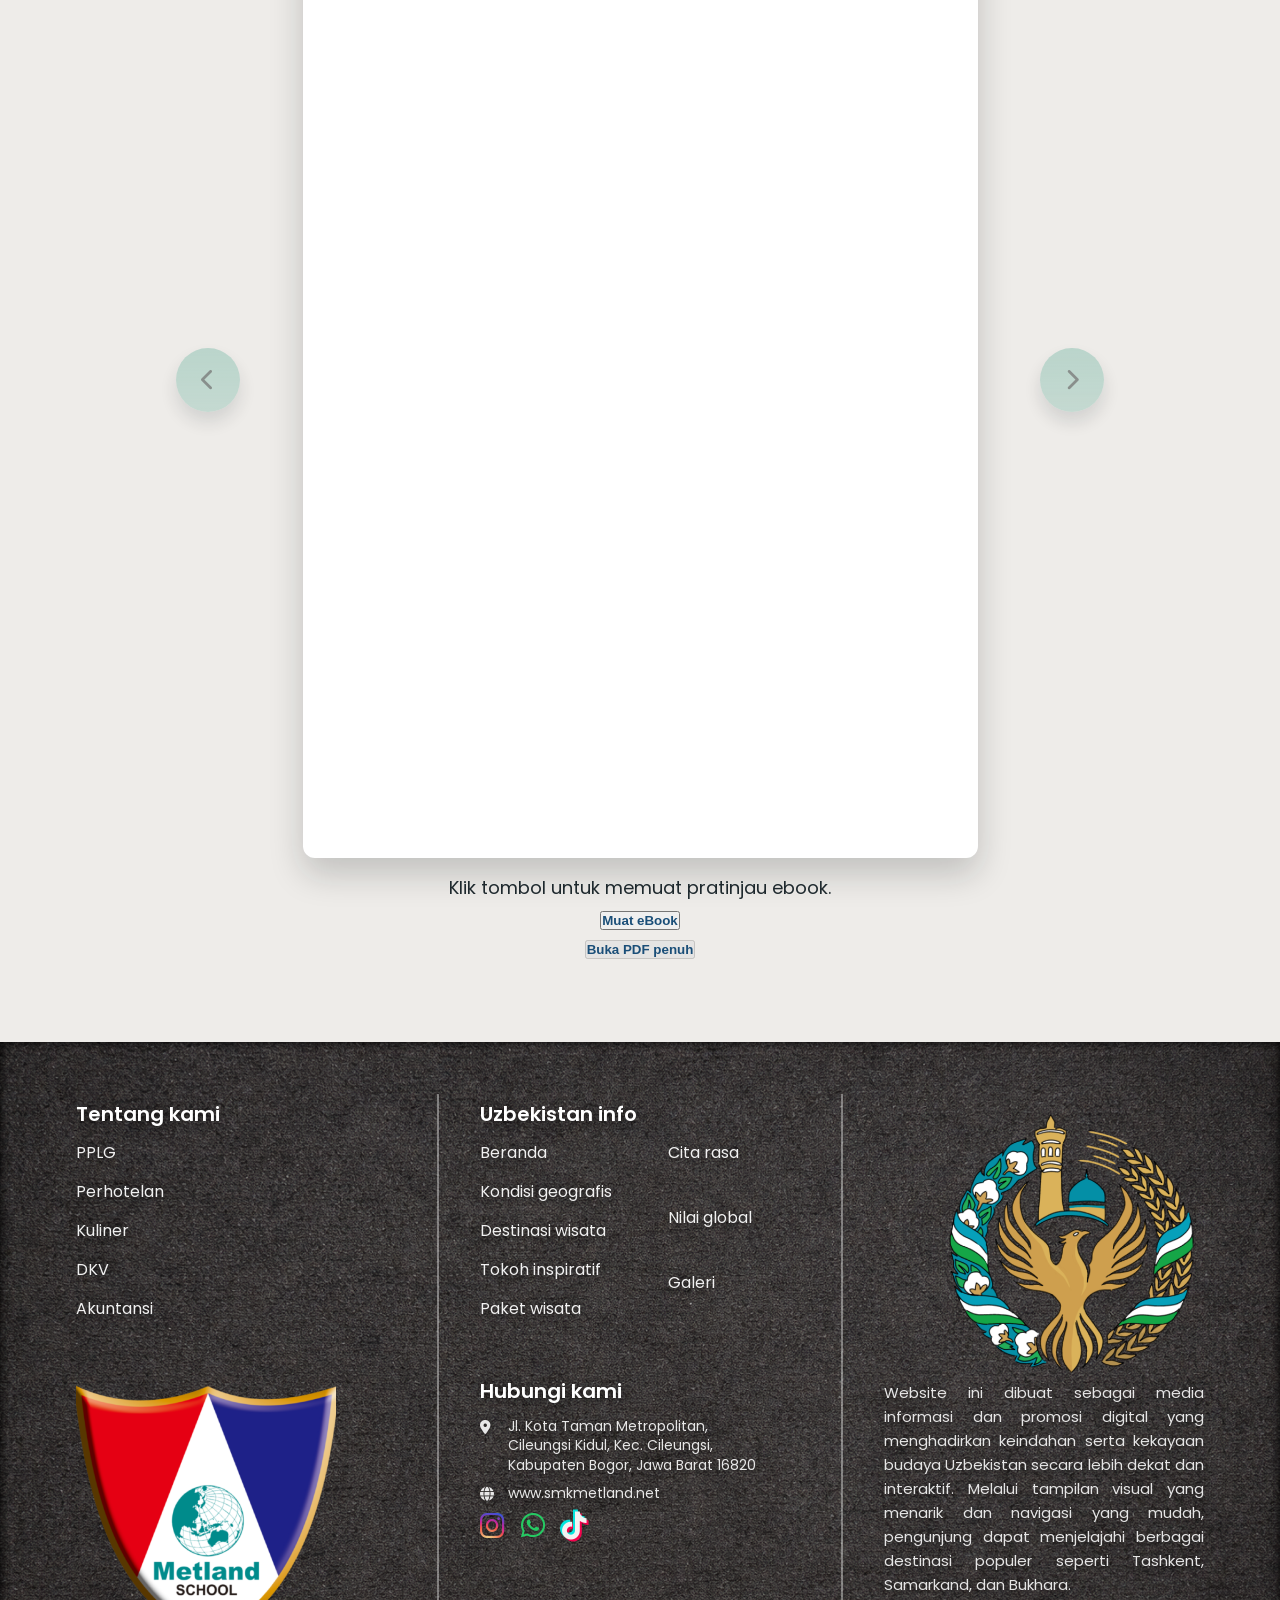
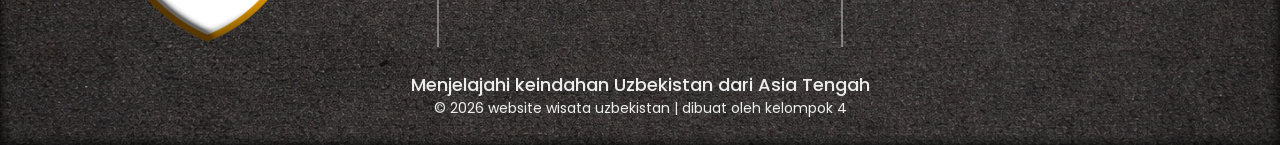
==== commit 5e03a9c9: "THis is Update BroW" ====
--- a/beranda/index.html
+++ b/beranda/index.html
@@ -141,7 +141,7 @@
                 <div class="main-grid">
                     <div class="left-panel">
                         <div class="featured-image">
-                            <video src="https://stream.mux.com/02rhOqGws8jo100fkfTWPpA6z3hmRoU7sgDP5ajOojtGA.m3u8?redundant_streams=true" aria-label="Video kota di Uzbekistan" autoplay muted loop playsinline controls></video>
+                            <video src="https://stream.mux.com/02rhOqGws8jo100fkfTWPpA6z3hmRoU7sgDP5ajOojtGA.m3u8?redundant_streams=true" aria-label="Video kota di Uzbekistan" autoplay loop muted playsinline controls preload="auto" poster="../assets/img/card/taskhen.png"></video>
                         </div>
 
                         <div class="city-grid">
@@ -191,7 +191,7 @@
                         <div class="panel-popup" id="panelPopup" aria-hidden="true">
                             <button class="panel-popup-close" id="panelPopupClose" aria-label="Tutup pop up">&times;</button>
                             <div class="panel-popup-image">
-                                <img id="panelPopupImg" src=" alt=">
+                                <img id="panelPopupImg" src="" alt="" loading="lazy" decoding="async">
                             </div>
                             <h3 class="panel-popup-title" id="panelPopupTitle"></h3>
                             <p class="panel-popup-desc" id="panelPopupDesc"></p>
--- a/assets/css/style.css
+++ b/assets/css/style.css
@@ -480,7 +480,7 @@
     content: "";
     position: absolute;
     inset: 0;
-    background: linear-gradient(180deg, rgba(14, 14, 14, 0.45) 0%, rgba(14, 14, 14, 0.55) 60%, rgba(14, 14, 14, 0.48) 100%);
+    background: linear-gradient(180deg, rgba(14, 14, 14, 0.18) 0%, rgba(14, 14, 14, 0.26) 60%, rgba(14, 14, 14, 0.2) 100%);
     z-index: -1;
 }
 
@@ -526,8 +526,8 @@
     border-radius: 18px;
     display: block;
     margin-bottom: 18px;
-    border: 2px solid rgba(255, 255, 255, 0.8);
-    box-shadow: 0 12px 28px rgba(0, 0, 0, 0.35);
+    border: 1px solid rgba(255, 255, 255, 0.6);
+    box-shadow: 0 10px 22px rgba(0, 0, 0, 0.26);
 }
 
 .city-grid {
@@ -644,12 +644,12 @@
     justify-content: center;
     align-items: center;
     gap: 28px;
-    background: rgba(255, 255, 255, 0.14);
+    background: rgba(255, 255, 255, 0.1);
     min-height: 100%;
     padding: 32px 26px;
-    backdrop-filter: blur(20px);
-    -webkit-backdrop-filter: blur(20px);
-    box-shadow: 0 14px 34px rgba(0, 0, 0, 0.32);
+    backdrop-filter: blur(10px);
+    -webkit-backdrop-filter: blur(10px);
+    box-shadow: 0 10px 26px rgba(0, 0, 0, 0.24);
     overflow: hidden;
 }
 
@@ -812,7 +812,7 @@
 
 .flipbook-stage {
     position: relative;
-    width: min(100%, clamp(320px, 47vh, 540px));
+    width: min(100%, clamp(620px, 75vh, 1000px));
     margin: 0 auto;
     aspect-ratio: 1 / 1.414;
     perspective: 1400px;
@@ -867,12 +867,12 @@
     align-items: center;
     justify-content: center;
     gap: 10px;
-    width: 56px;
-    height: 56px;
+    width: 64px;
+    height: 64px;
     border: none;
     border-radius: 50%;
-    background: linear-gradient(180deg, #7ea8c0 0%, #5f8398 100%);
-    color: #fff;
+    background: linear-gradient(180deg, rgba(111, 179, 160, 0.9) 0%, rgba(111, 179, 160, 0.72) 100%);
+    color: #0f1f1c;
     font-size: 22px;
     cursor: pointer;
     box-shadow: 0 10px 18px rgba(18, 29, 35, 0.28);
@@ -1823,3 +1823,6 @@
         font-size: clamp(23px, 6.4vw, 28px);
     }
 }
+:root {
+    scroll-behavior: smooth;
+}
--- a/assets/css/navbar.css
+++ b/assets/css/navbar.css
@@ -34,8 +34,8 @@
     background: linear-gradient(180deg, var(--nav-bg-top) 0%, var(--nav-bg-bottom) 100%);
     box-shadow: 0 14px 32px rgba(0, 0, 0, 0.26),
                 inset 0 1px 0 rgba(255, 255, 255, 0.08);
-    backdrop-filter: blur(18px) saturate(1.2);
-    -webkit-backdrop-filter: blur(18px) saturate(1.2);
+    backdrop-filter: blur(10px) saturate(1.15);
+    -webkit-backdrop-filter: blur(10px) saturate(1.15);
     display: flex;
     align-items: center;
     justify-content: space-between;
@@ -304,10 +304,10 @@
     border-radius: 18px;
     border: 1px solid rgba(255, 255, 255, 0.18);
     background: linear-gradient(180deg, rgba(245, 250, 249, 0.72) 0%, rgba(230, 240, 237, 0.62) 100%);
-    box-shadow: 0 16px 26px rgba(0, 0, 0, 0.18),
+    box-shadow: 0 14px 22px rgba(0, 0, 0, 0.16),
                 inset 0 1px 0 rgba(255, 255, 255, 0.24);
-    backdrop-filter: blur(18px);
-    -webkit-backdrop-filter: blur(18px);
+    backdrop-filter: blur(10px);
+    -webkit-backdrop-filter: blur(10px);
 }
 
 .nav-item-dropdown.open .dropdown-menu {
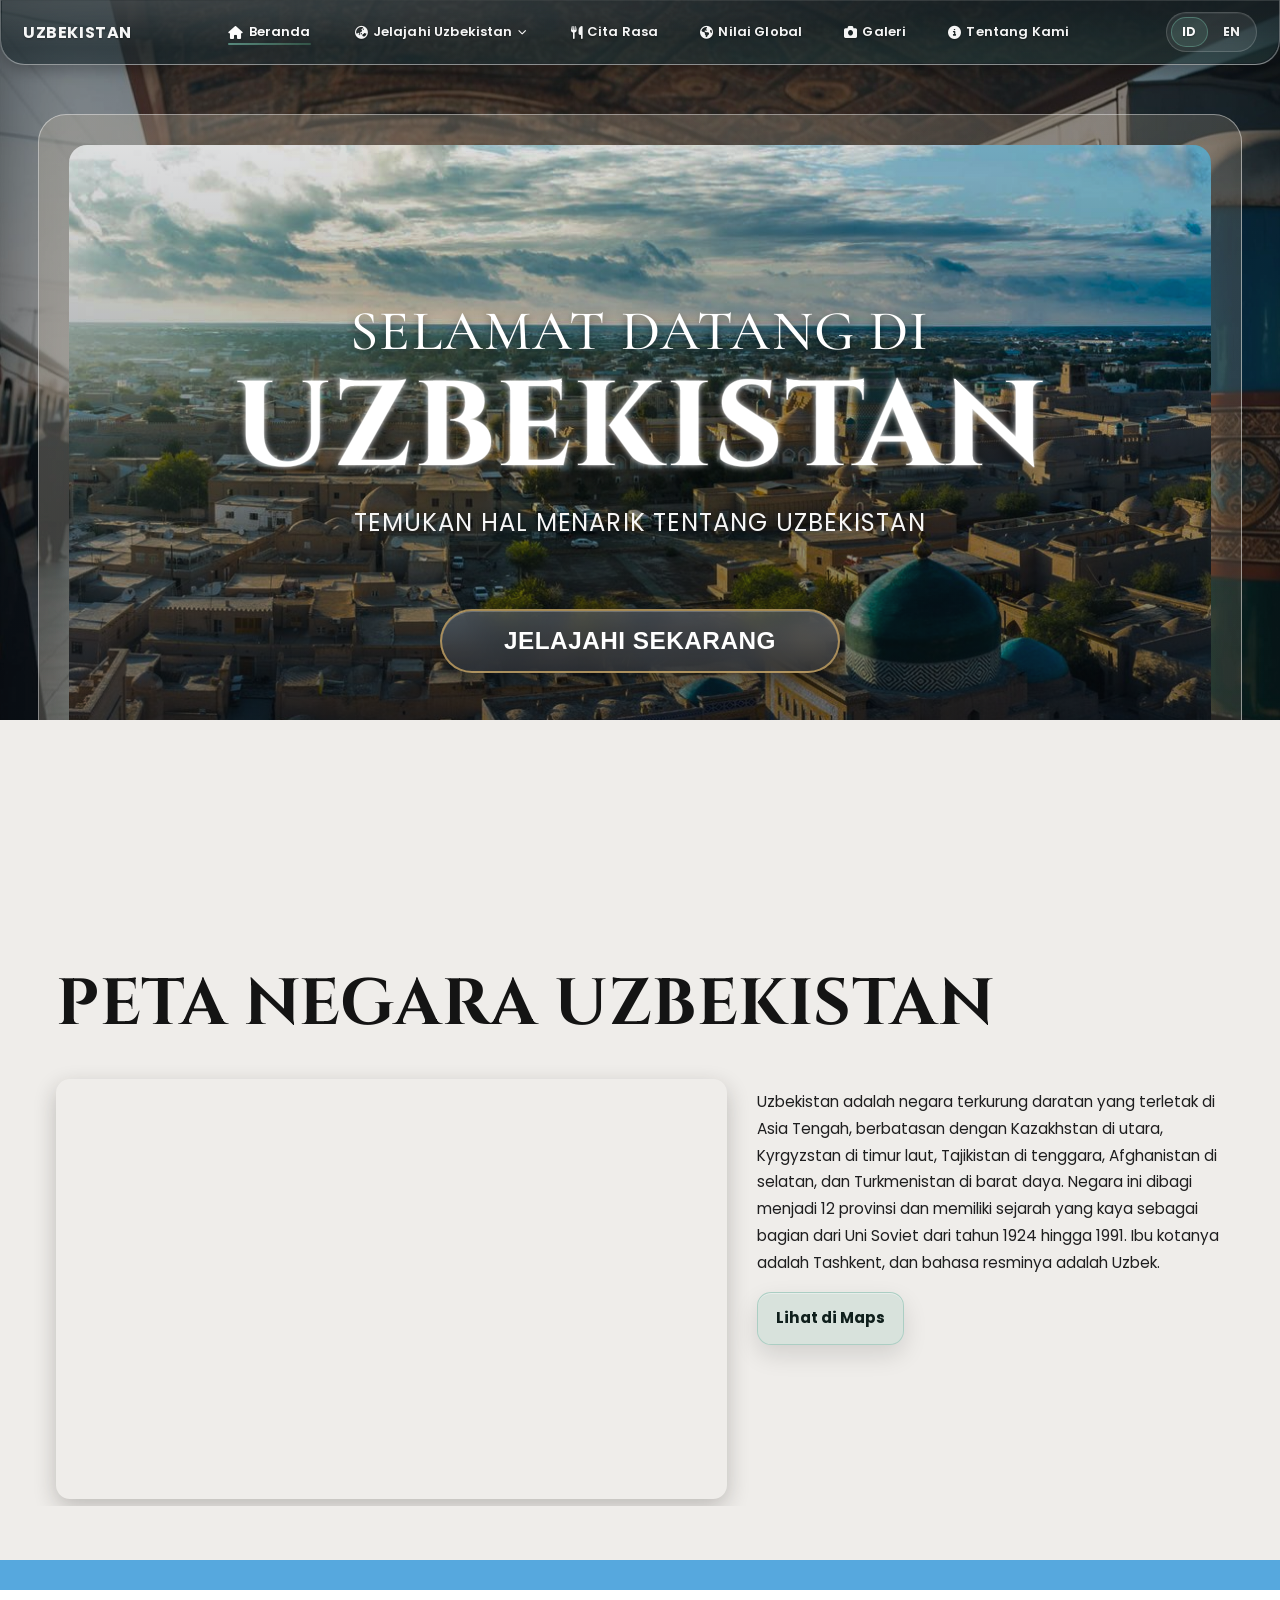
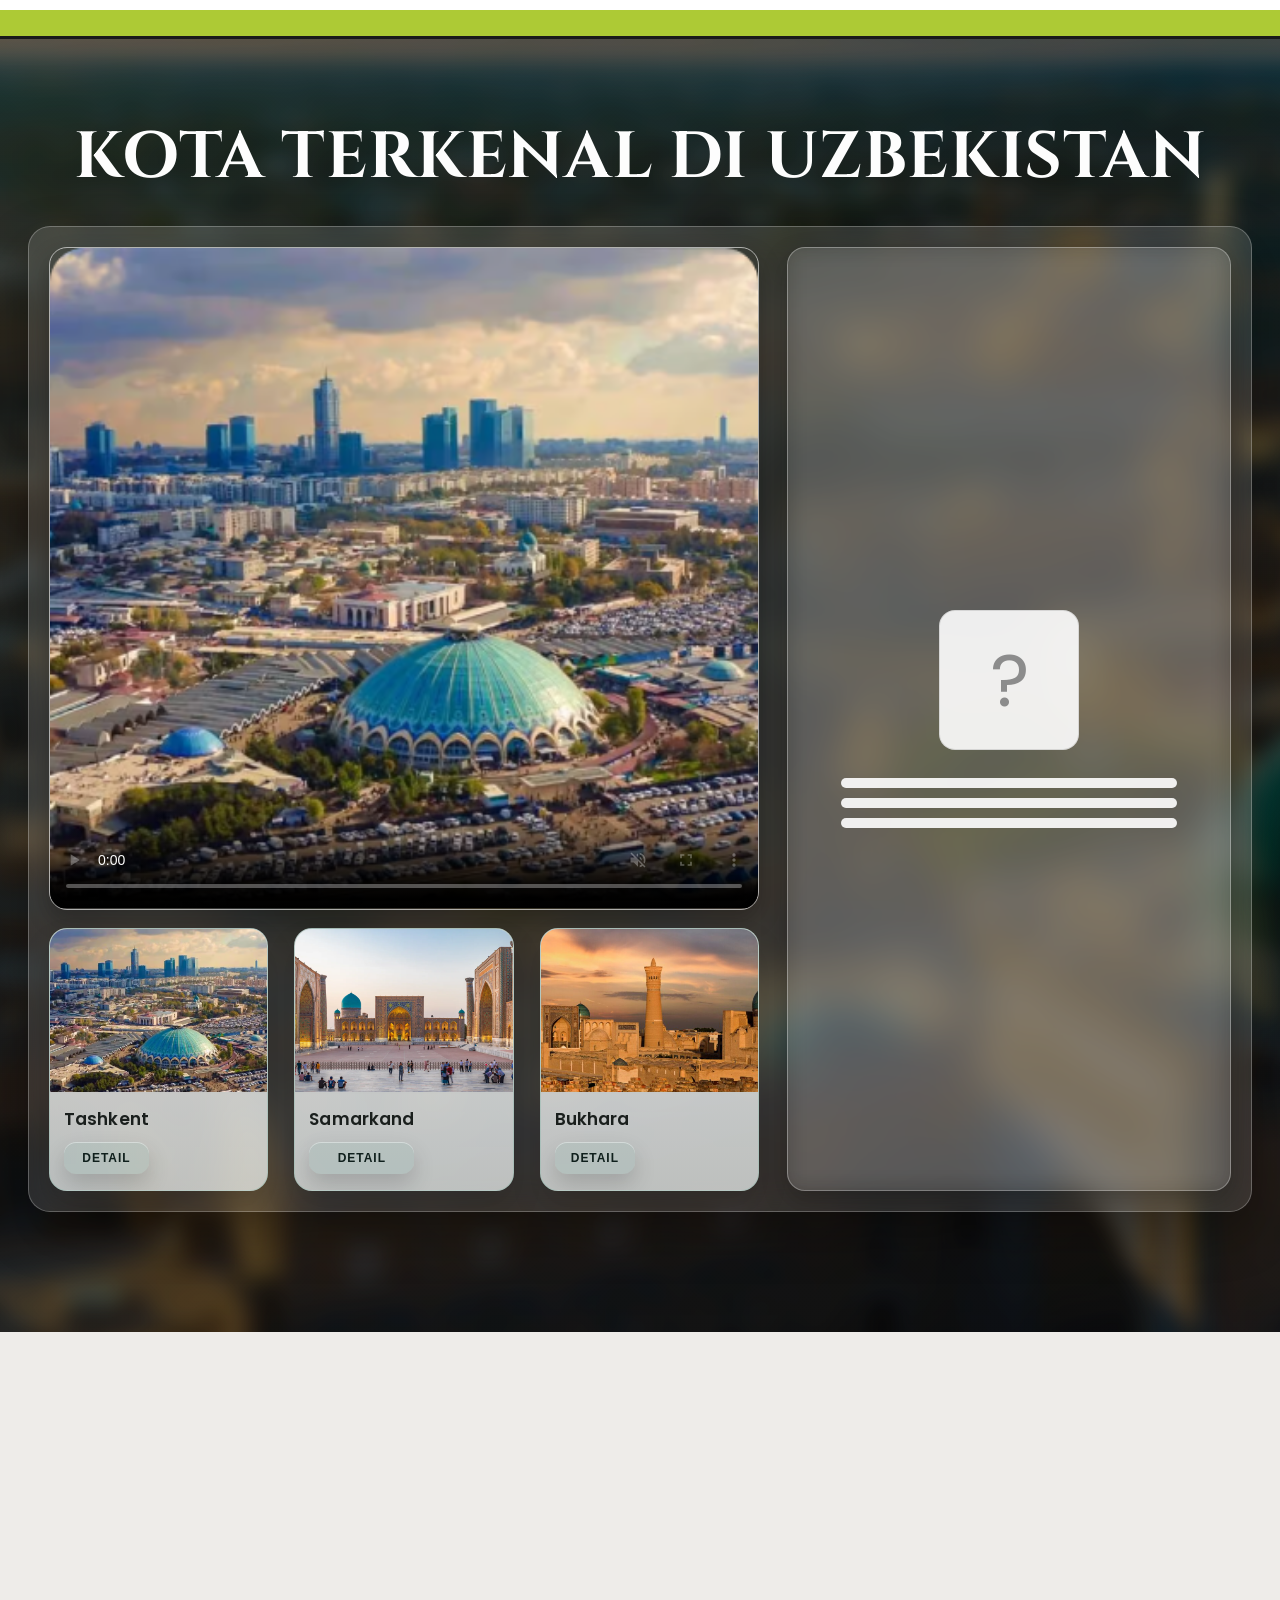
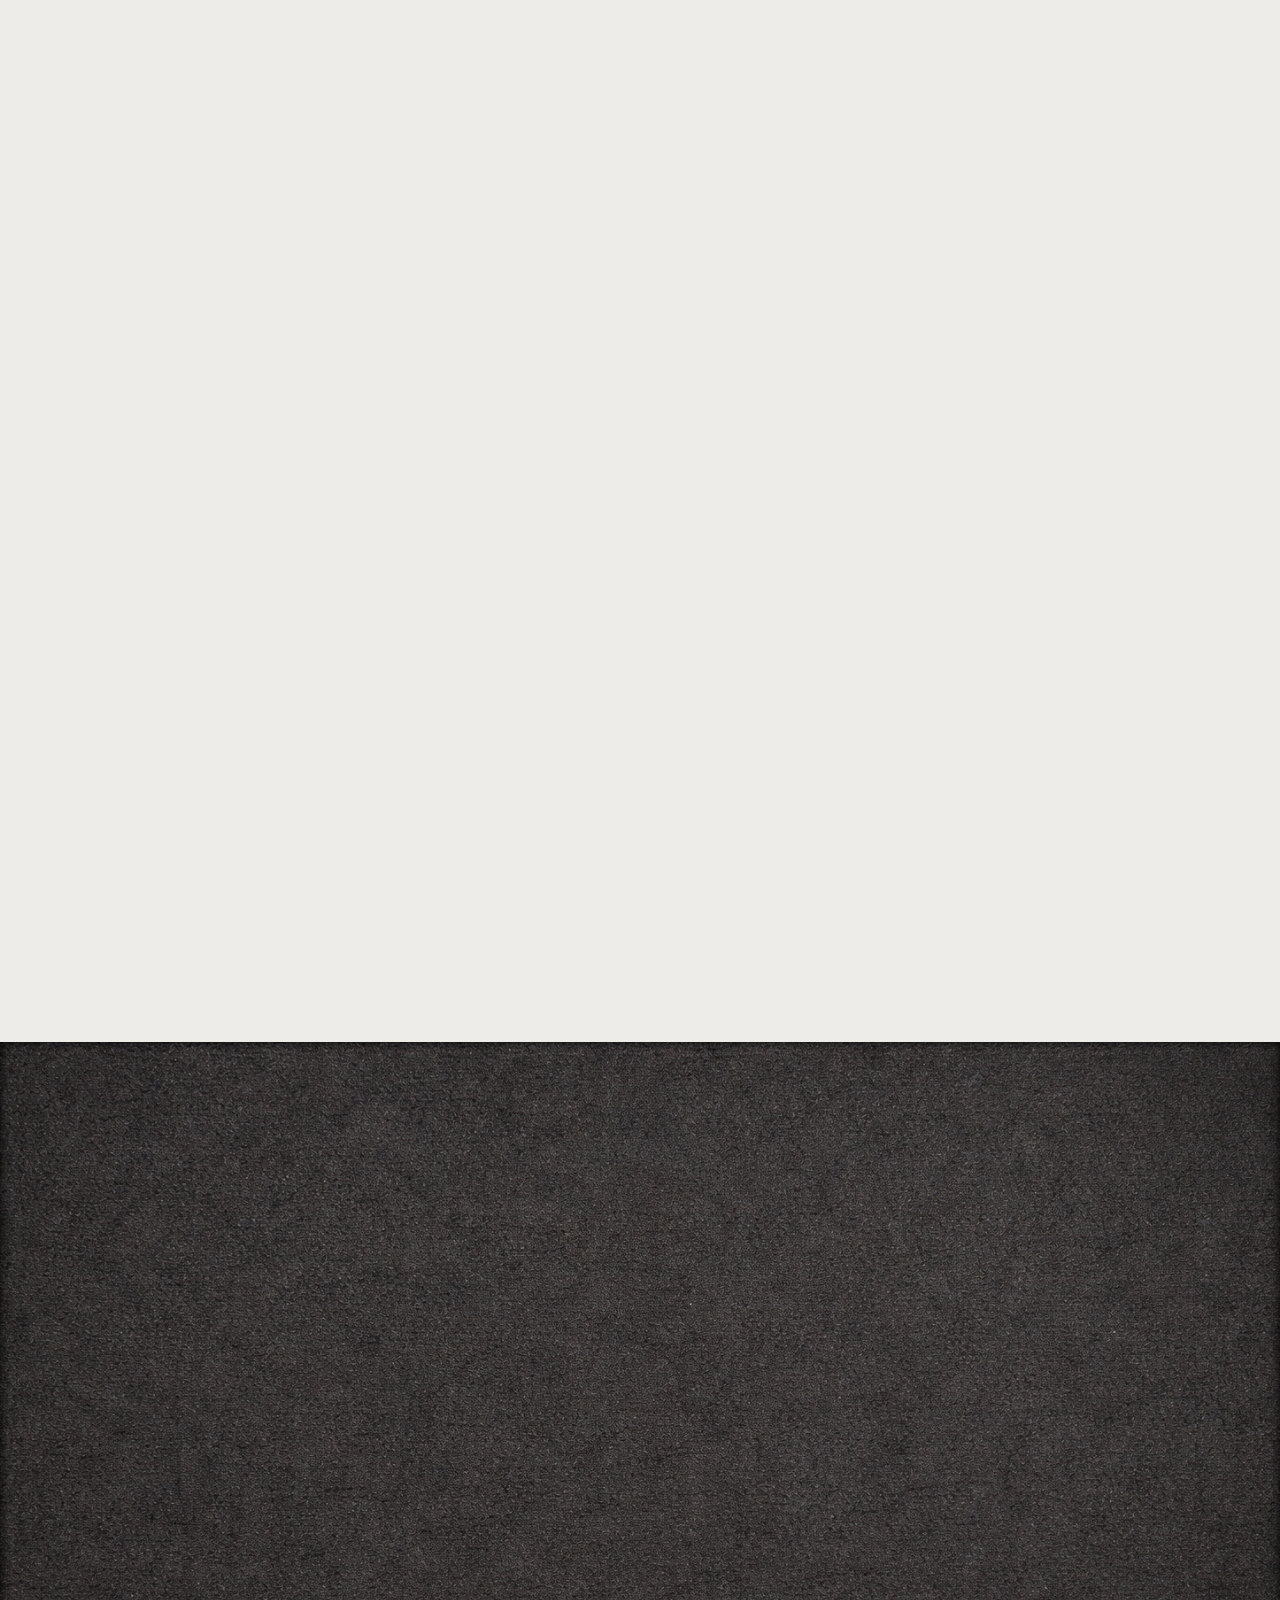
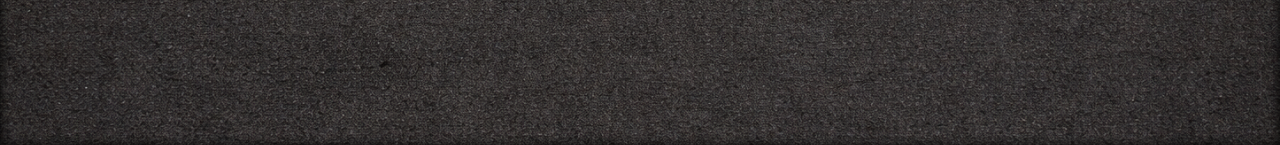
==== commit 1844c49b: "Lets go" ====
--- a/beranda/index.html
+++ b/beranda/index.html
@@ -8,6 +8,7 @@
     <link rel="stylesheet" href="../assets/css/style.css">
     <link rel="stylesheet" href="../assets/css/navbar.css">
     <link rel="stylesheet" href="../assets/css/footer.css">
+    <link rel="stylesheet" href="../assets/css/performance.css">
     <link rel="stylesheet" href="https://cdnjs.cloudflare.com/ajax/libs/font-awesome/6.5.0/css/all.min.css">
     <link href="https://fonts.googleapis.com/css2?family=Poppins:wght@400;500;600;700&family=Cinzel:wght@400;700;900&family=Cormorant+Infant:ital,wght@0,300;0,400;0,600;1,300;1,400;1,600&family=Cormorant+Garamond:ital,wght@0,300;0,400;0,600;1,300;1,400&display=swap" rel="stylesheet">
 </head>
@@ -141,7 +142,7 @@
                 <div class="main-grid">
                     <div class="left-panel">
                         <div class="featured-image">
-                            <video src="https://stream.mux.com/02rhOqGws8jo100fkfTWPpA6z3hmRoU7sgDP5ajOojtGA.m3u8?redundant_streams=true" aria-label="Video kota di Uzbekistan" autoplay loop muted playsinline controls preload="auto" poster="../assets/img/card/taskhen.png"></video>
+                            <video src="https://stream.mux.com/02rhOqGws8jo100fkfTWPpA6z3hmRoU7sgDP5ajOojtGA.m3u8?redundant_streams=true" aria-label="Video kota di Uzbekistan" autoplay loop muted playsinline controls preload="metadata" poster="../assets/img/card/taskhen.png"></video>
                         </div>
 
                         <div class="city-grid">
--- a/assets/css/style.css
+++ b/assets/css/style.css
@@ -195,7 +195,7 @@
     position: relative;
     height: 720px;
     background: linear-gradient(180deg, rgba(22, 32, 40, 0.28) 0%, rgba(22, 32, 40, 0.18) 36%, rgba(22, 32, 40, 0.08) 100%),
-        url("../img/background/latarbelakang2.png") center / cover no-repeat;
+        url("../img/background/latarbelakang2.jpg") center / cover no-repeat;
     padding: 96px 0 0;
     overflow: visible;
 }
@@ -465,14 +465,17 @@
     padding: 86px 0 120px;
     color: #fdfdfd;
     text-align: center;
+    overflow: hidden;
 }
 
 .cities-section::before {
     content: "";
     position: absolute;
     inset: 0;
-    background: url("../img/background/latarbelakang.png") center / cover no-repeat;
-    filter: brightness(0.75);
+    background: url("../img/background/latarbelakang.jpg") center / cover no-repeat;
+    transform: scale(1.08);
+    filter: blur(10px) brightness(0.62) saturate(1.08);
+    will-change: transform, filter;
     z-index: -2;
 }
 
@@ -482,6 +485,14 @@
     inset: 0;
     background: linear-gradient(180deg, rgba(14, 14, 14, 0.18) 0%, rgba(14, 14, 14, 0.26) 60%, rgba(14, 14, 14, 0.2) 100%);
     z-index: -1;
+}
+
+@media (hover: none) and (pointer: coarse) {
+    .cities-section::before {
+        transform: none;
+        filter: brightness(0.62) saturate(1.08);
+        will-change: auto;
+    }
 }
 
 .cities-title {
@@ -808,6 +819,7 @@
     grid-template-columns: 64px minmax(0, 1fr) 64px;
     gap: 16px;
     align-items: center;
+    grid-template-areas: "prev stage next";
 }
 
 .flipbook-stage {
@@ -816,6 +828,7 @@
     margin: 0 auto;
     aspect-ratio: 1 / 1.414;
     perspective: 1400px;
+    grid-area: stage;
 }
 
 .flipbook-canvas {
@@ -879,6 +892,16 @@
     transition: transform 0.2s ease, filter 0.2s ease;
 }
 
+#flipPrev {
+    grid-area: prev;
+    justify-self: start;
+}
+
+#flipNext {
+    grid-area: next;
+    justify-self: end;
+}
+
 .flipbook-nav-label {
     display: none;
     font-size: 13px;
@@ -1485,6 +1508,28 @@
         font-size: 12px;
         padding: 7px 10px;
     }
+
+    .map-content {
+        grid-template-columns: 1fr;
+        gap: 18px;
+    }
+
+    .map-embed iframe {
+        height: 320px;
+    }
+
+    .map-description {
+        text-align: justify;
+    }
+
+    .city-grid {
+        grid-template-columns: repeat(auto-fit, minmax(150px, 1fr));
+        gap: 18px;
+    }
+
+    .flipbook-stage {
+        width: min(100%, 90vw);
+    }
 }
 
 @media (max-width: 560px) {
@@ -1683,7 +1728,7 @@
         grid-template-areas:
             "stage stage"
             "prev next";
-        align-items: stretch;
+        align-items: start;
         gap: 12px;
     }
 
@@ -1697,7 +1742,7 @@
         min-height: 46px;
         height: auto;
         padding: 10px 14px;
-        border-radius: 999px;
+        border-radius: 12px;
         font-size: 15px;
         justify-self: stretch;
     }
@@ -1753,17 +1798,19 @@
     }
 
     .footer-grid {
-        grid-template-columns: minmax(0, 0.9fr) minmax(0, 1.1fr);
+        grid-template-columns: 1fr;
         border-radius: 16px;
+        background: rgba(0, 0, 0, 0.6);
     }
 
     .footer-col {
-        padding: 20px 14px;
+        padding: 20px 16px;
+        text-align: center;
     }
 
     .footer-col + .footer-col {
-        border-left: 1px solid rgba(255, 255, 255, 0.24);
-        border-top: none;
+        border-left: none;
+        border-top: 1px solid rgba(255, 255, 255, 0.24);
     }
 
     .footer-col-right {
@@ -1773,9 +1820,9 @@
     }
 
     .footer-links-grid {
-        grid-template-columns: repeat(auto-fit, minmax(110px, 1fr));
-        gap: 8px;
-        margin-bottom: 10px;
+        grid-template-columns: 1fr;
+        gap: 10px;
+        margin-bottom: 12px;
     }
 
     .footer-col-right .footer-contact {
@@ -1786,24 +1833,24 @@
     }
 
     .footer-col:first-child .footer-list {
-        grid-template-columns: repeat(auto-fit, minmax(92px, 1fr));
-        column-gap: 8px;
-        row-gap: 2px;
+        grid-template-columns: 1fr;
+        row-gap: 4px;
     }
 
     .footer-heading {
-        font-size: clamp(26px, 7.8vw, 44px);
+        font-size: clamp(24px, 6.5vw, 32px);
         margin-bottom: 10px;
+        text-align: center;
     }
 
     .footer-list a {
-        font-size: 13px;
-        line-height: 1.35;
+        font-size: 14px;
+        line-height: 1.45;
     }
 
     .footer-contact p {
-        font-size: 13px;
-        line-height: 1.4;
+        font-size: 14px;
+        line-height: 1.5;
         margin-bottom: 6px;
     }
 
@@ -1823,6 +1870,55 @@
         font-size: clamp(23px, 6.4vw, 28px);
     }
 }
+
+@media (max-width: 540px) {
+    .footer-grid {
+        grid-template-columns: 1fr;
+        border-radius: 14px;
+    }
+
+    .footer-col {
+        padding: 18px 14px;
+        text-align: center;
+    }
+
+    .footer-col + .footer-col {
+        border-left: none;
+        border-top: 1px solid rgba(255, 255, 255, 0.22);
+    }
+
+    .footer-links-grid {
+        grid-template-columns: 1fr;
+    }
+
+    .footer-logo-block,
+    .footer-logo-right {
+        justify-content: center;
+    }
+}
+
 :root {
-    scroll-behavior: smooth;
-}
+    scroll-behavior: auto;
+}
+
+@media (max-width: 560px) {
+    .flipbook-wrap {
+        grid-template-columns: repeat(2, minmax(0, 1fr));
+        grid-template-areas:
+            "stage stage"
+            "prev next";
+        gap: 10px;
+        align-items: start;
+    }
+
+    .flipbook-stage {
+        width: min(100%, 92vw);
+    }
+
+    .flipbook-nav {
+        width: 100%;
+        height: auto;
+        min-height: 46px;
+        border-radius: 12px;
+    }
+}
--- a/assets/css/navbar.css
+++ b/assets/css/navbar.css
@@ -1,9 +1,9 @@
 :root {
     --text-light: rgba(255, 255, 255, 0.96);
     --text-dark: #072a22;
-    --panel-border: rgba(255, 255, 255, 0.18);
-    --nav-bg-top: rgba(10, 18, 20, 0.46);
-    --nav-bg-bottom: rgba(10, 18, 20, 0.14);
+    --panel-border: rgba(255, 255, 255, 0.28);
+    --nav-bg-top: rgba(22, 33, 37, 0.78);
+    --nav-bg-bottom: rgba(28, 42, 47, 0.66);
     --dropdown-top: rgba(168, 204, 184, 0.97);
     --dropdown-bottom: rgba(141, 188, 164, 0.95);
     --nav-text-shadow: 0 1px 10px rgba(0, 0, 0, 0.55);
@@ -383,19 +383,33 @@
 }
 
 @media (max-width: 820px) {
+    .nav-brand {
+        display: none;
+    }
+
+    .nav-brand-text {
+        display: none;
+    }
+
     .navbar {
         top: 0;
-        padding: 0 12px;
+        padding: 0 10px;
     }
 
     .nav-content {
         flex-direction: column;
         align-items: stretch;
         gap: 0;
-        padding: 10px 12px;
-        border-radius: 18px;
+        padding: 8px 8px 12px;
+        border-radius: 16px;
+        background-color: rgba(10, 18, 20, 0.56);
+        background-image: linear-gradient(180deg, rgba(10, 18, 20, 0.52) 0%, rgba(10, 18, 20, 0.26) 100%);
+        backdrop-filter: none;
+        -webkit-backdrop-filter: none;
+        box-shadow: 0 10px 18px rgba(0, 0, 0, 0.22), inset 0 1px 0 rgba(255, 255, 255, 0.08);
+        border: 1px solid rgba(255, 255, 255, 0.12);
         max-height: calc(100vh - 12px);
-        overflow: auto;
+        overflow: visible;
         scrollbar-width: none;
         -ms-overflow-style: none;
     }
@@ -409,13 +423,28 @@
         align-items: center;
         justify-content: space-between;
         width: 100%;
-        padding: 10px 14px;
-        border-radius: 14px;
-        background: rgba(255, 255, 255, 0.08);
-        border: 1px solid rgba(255, 255, 255, 0.16);
-        box-shadow: inset 0 1px 0 rgba(255, 255, 255, 0.08);
-        font-size: 14px;
-        font-weight: 600;
+        padding: 12px 14px;
+        border-radius: 18px;
+        background: rgba(0, 0, 0, 0.1);
+        border: 1px solid rgba(255, 255, 255, 0.14);
+        box-shadow: none;
+        font-size: 15px;
+        font-weight: 700;
+        color: rgba(255, 255, 255, 0.94);
+        text-shadow: none;
+    }
+
+    .nav-mobile-toggle-label {
+        gap: 10px;
+    }
+
+    .nav-mobile-toggle-label i {
+        font-size: 16px;
+    }
+
+    .nav-mobile-icon {
+        font-size: 16px;
+        opacity: 0.92;
     }
 
     .nav-content.is-open .nav-mobile-icon {
@@ -423,38 +452,61 @@
     }
 
     .nav-links {
-        display: none;
+        display: flex;
         flex-direction: column;
         align-items: stretch;
         gap: 8px;
-        overflow: visible;
-        padding-top: 10px;
+        overflow: hidden;
+        padding: 0 12px;
+        margin: 0;
+        border-radius: 14px;
+        background: rgba(0, 0, 0, 0.1);
+        backdrop-filter: none;
+        -webkit-backdrop-filter: none;
+        border: 1px solid rgba(255, 255, 255, 0.12);
+        box-shadow: none;
+        order: 2;
+        contain: layout paint;
+        will-change: max-height, opacity;
+        max-height: 0;
+        opacity: 0;
+        pointer-events: none;
+        transition: max-height 0.24s ease-out, opacity 0.16s ease-out, padding 0.16s ease-out, margin 0.16s ease-out;
     }
 
     .nav-content.is-open .nav-links {
+        padding: 12px 12px 14px;
+        margin: 6px 0 8px;
+        max-height: 70vh;
+        opacity: 1;
+        pointer-events: auto;
+        overflow-y: auto;
+        -webkit-overflow-scrolling: touch;
+    }
+
+    .nav-mobile-toggle {
+        order: 1;
+    }
+
+    .nav-actions {
+        display: none;
+        order: 3;
+        width: 100%;
+        padding: 10px 6px 4px;
+        justify-content: flex-start;
+    }
+
+    .nav-content.is-open .nav-actions {
         display: flex;
-    }
-
-    .nav-actions {
-        order: 1;
-        width: 100%;
-        padding-top: 8px;
-        justify-content: flex-end;
-    }
-
-    .nav-mobile-toggle {
-        order: 2;
-    }
-
-    .nav-links {
-        order: 3;
     }
 
     .nav-link,
     .nav-dropdown-toggle {
         width: 100%;
-        padding: 10px 14px;
+        padding: 10px 6px;
         font-size: 14px;
+        color: rgba(245, 245, 245, 0.96);
+        text-shadow: none;
     }
 
     .nav-item-dropdown {
@@ -462,10 +514,13 @@
         flex-direction: column;
         align-items: stretch;
         width: 100%;
+        background: transparent;
     }
 
     .nav-dropdown-toggle {
         justify-content: flex-start;
+        padding-left: 0;
+        padding-right: 0;
     }
 
     .nav-dropdown-toggle .nav-arrow {
@@ -484,6 +539,7 @@
         min-width: 0;
         gap: 8px;
         padding-top: 6px;
+        background: transparent;
     }
 
     .nav-item-dropdown.open .dropdown-menu {
@@ -495,6 +551,10 @@
         padding: 10px 12px;
         border-radius: 18px;
         font-size: 13px;
+        background: rgba(0, 0, 0, 0.1);
+        color: rgba(245, 245, 245, 0.96);
+        border: 1px solid rgba(255, 255, 255, 0.14);
+        text-shadow: none;
     }
 }
 
@@ -517,7 +577,8 @@
 
     .nav-mobile-toggle {
         font-size: 13px;
-        padding: 9px 12px;
+        padding: 10px 12px;
+        border-radius: 18px;
     }
 
     .nav-link,
@@ -537,3 +598,64 @@
         padding: 8px 10px;
     }
 }
+
+@media (max-width: 820px) and (hover: none) and (pointer: coarse) {
+    .nav-content,
+    .nav-links,
+    .dropdown-menu {
+        backdrop-filter: none !important;
+        -webkit-backdrop-filter: none !important;
+    }
+
+    .nav-content,
+    .nav-mobile-toggle,
+    .nav-links,
+    .dropdown-item {
+        box-shadow: none !important;
+    }
+}
+
+@media (min-width: 821px) {
+    .nav-content {
+        backdrop-filter: none;
+        -webkit-backdrop-filter: none;
+        box-shadow: 0 6px 14px rgba(0, 0, 0, 0.24), inset 0 1px 0 rgba(255, 255, 255, 0.12);
+    }
+
+    .nav-content::before {
+        opacity: 0.28;
+    }
+
+    .nav-brand-logo {
+        filter: none;
+    }
+
+    .nav-brand-text,
+    .nav-link,
+    .nav-dropdown-toggle,
+    .lang-btn {
+        text-shadow: 0 1px 2px rgba(0, 0, 0, 0.35);
+    }
+
+    .nav-link,
+    .nav-dropdown-toggle,
+    .dropdown-item {
+        transition: color 0.16s ease, background-color 0.16s ease, border-color 0.16s ease;
+    }
+
+    .nav-link:hover,
+    .nav-link-active,
+    .nav-dropdown-toggle:hover,
+    .nav-dropdown-toggle.nav-link-active,
+    .dropdown-item:hover,
+    .dropdown-item[aria-current="page"],
+    .dropdown-item-active {
+        transform: none;
+    }
+
+    .dropdown-menu {
+        backdrop-filter: none;
+        -webkit-backdrop-filter: none;
+        box-shadow: 0 8px 14px rgba(0, 0, 0, 0.12);
+    }
+}
--- a/assets/css/footer.css
+++ b/assets/css/footer.css
@@ -285,44 +285,181 @@
 
 @media (max-width: 680px) {
     .site-footer {
-        padding-top: 42px;
-        padding-bottom: 18px;
+        padding-top: 40px;
+        padding-bottom: 16px;
+    }
+
+    .footer-layout {
+        grid-template-columns: repeat(2, minmax(0, 1fr));
+        grid-template-areas:
+            "about info"
+            "metland emblem"
+            "contact contact"
+            "desc desc";
+        column-gap: 28px;
+        row-gap: 20px;
+        background-image: linear-gradient(
+            to right,
+            transparent 49.6%,
+            rgba(255, 255, 255, 0.35) 50%,
+            rgba(255, 255, 255, 0.35) 50.6%,
+            transparent 51%
+        );
+        background-repeat: no-repeat;
+        background-position: top center;
+        background-size: 100% 420px;
+    }
+
+    .footer-block {
+        padding: 0 12px;
+    }
+
+    .footer-about {
+        padding-left: 0;
+        margin-left: 0;
+    }
+
+    .footer-about .footer-heading {
+        margin-left: -6px;
     }
 
     .footer-links-grid {
         grid-template-columns: repeat(2, minmax(0, 1fr));
-        gap: 18px;
+        gap: 12px 18px;
     }
 
     .footer-heading {
-        margin-bottom: 12px;
+        margin-bottom: 10px;
+        font-size: 20px;
+        letter-spacing: 0.2px;
+        text-shadow: 0 2px 8px rgba(0, 0, 0, 0.55);
     }
 
     .footer-list a {
-        font-size: 15px;
+        font-size: 16px;
+        line-height: 1.5;
+        color: rgba(245, 245, 245, 0.98);
+        font-weight: 600;
+        text-shadow: 0 2px 8px rgba(0, 0, 0, 0.55);
     }
 
     .footer-contact-item {
-        font-size: 15px;
+        font-size: 16px;
         margin-bottom: 10px;
+        color: rgba(245, 245, 245, 0.98);
+        font-weight: 600;
+        text-shadow: 0 2px 8px rgba(0, 0, 0, 0.55);
     }
 
     .footer-logo-metland {
-        max-width: 220px;
+        max-width: 200px;
+        justify-content: flex-start;
     }
 
     .footer-logo-uzbek {
-        max-width: 220px;
+        max-width: none;
+    }
+
+    .footer-metland {
+        display: flex;
+        justify-content: flex-start;
+        align-items: center;
+    }
+
+    .footer-emblem {
+        justify-content: flex-end;
+        align-items: center;
+    }
+
+    .footer-metland,
+    .footer-emblem {
+        min-height: 230px;
+    }
+
+    .footer-metland .footer-logo-metland {
+        transform: translateY(-10px);
+    }
+
+    .footer-emblem .footer-logo-uzbek {
+        width: 100%;
+        height: 220px;
+        object-fit: cover;
+        object-position: 50% 45%;
     }
 }
 
 @media (max-width: 520px) {
-    .footer-links-grid {
-        grid-template-columns: 1fr;
-        gap: 14px;
+    .footer-layout {
+        grid-template-columns: repeat(2, minmax(0, 1fr));
+        grid-template-areas:
+            "about info"
+            "metland emblem"
+            "contact contact"
+            "desc desc";
+        column-gap: 20px;
+        row-gap: 18px;
+        background-image: linear-gradient(
+            to right,
+            transparent 49.2%,
+            rgba(255, 255, 255, 0.32) 50%,
+            rgba(255, 255, 255, 0.32) 50.8%,
+            transparent 51%
+        );
+        background-repeat: no-repeat;
+        background-position: top center;
+        background-size: 100% 380px;
+    }
+
+    .footer-block {
+        padding: 0 10px;
+    }
+
+    .footer-about {
+        padding-left: 0;
+        margin-left: 0;
+    }
+
+    .footer-about .footer-heading {
+        margin-left: -6px;
+    }
+
+    .footer-heading {
+        font-size: 18px;
+    }
+
+    .footer-list a,
+    .footer-contact-item {
+        font-size: 14.5px;
+        font-weight: 600;
+    }
+
+    .footer-logo-metland {
+        max-width: 170px;
+    }
+
+    .footer-logo-uzbek {
+        max-width: none;
+    }
+
+    .footer-metland .footer-logo-metland {
+        transform: translateY(-8px);
+    }
+
+    .footer-metland,
+    .footer-emblem {
+        min-height: 210px;
+    }
+
+    .footer-emblem .footer-logo-uzbek {
+        width: 100%;
+        height: 200px;
+        object-fit: cover;
+        object-position: 50% 45%;
     }
 
     .footer-social {
         font-size: 26px;
     }
 }
+
+/* Keep two-column layout down to very small widths for side-by-side About / Uzbekistan info */
--- a/assets/css/performance.css
+++ b/assets/css/performance.css
@@ -0,0 +1,59 @@
+/* Global performance pass for desktop and long pages */
+
+html,
+body {
+    overflow-x: hidden;
+}
+
+img,
+video,
+iframe {
+    max-width: 100%;
+    height: auto;
+}
+
+/* Render below-the-fold sections lazily when supported */
+@supports (content-visibility: auto) {
+    main > section,
+    body > section,
+    .site-footer {
+        content-visibility: auto;
+        contain-intrinsic-size: 1px 900px;
+    }
+}
+
+@media (min-width: 821px) {
+    html,
+    body {
+        scroll-behavior: auto !important;
+    }
+
+    /* Heavy blur/filter on big layered backgrounds is expensive during scroll */
+    .site-footer::before,
+    .site-footer::after {
+        filter: none !important;
+    }
+
+    .glass-card,
+    .nav-content,
+    .dropdown-menu,
+    .geo-popup-shell,
+    .geo-popup {
+        backdrop-filter: none !important;
+        -webkit-backdrop-filter: none !important;
+    }
+
+    .glass-card,
+    .dropdown-menu,
+    .geo-popup-shell,
+    .geo-popup,
+    .spotlight-card,
+    .tokoh-card,
+    .global-card,
+    .accordion-item,
+    .destination-card,
+    .paket-card,
+    .gallery-card {
+        box-shadow: none !important;
+    }
+}
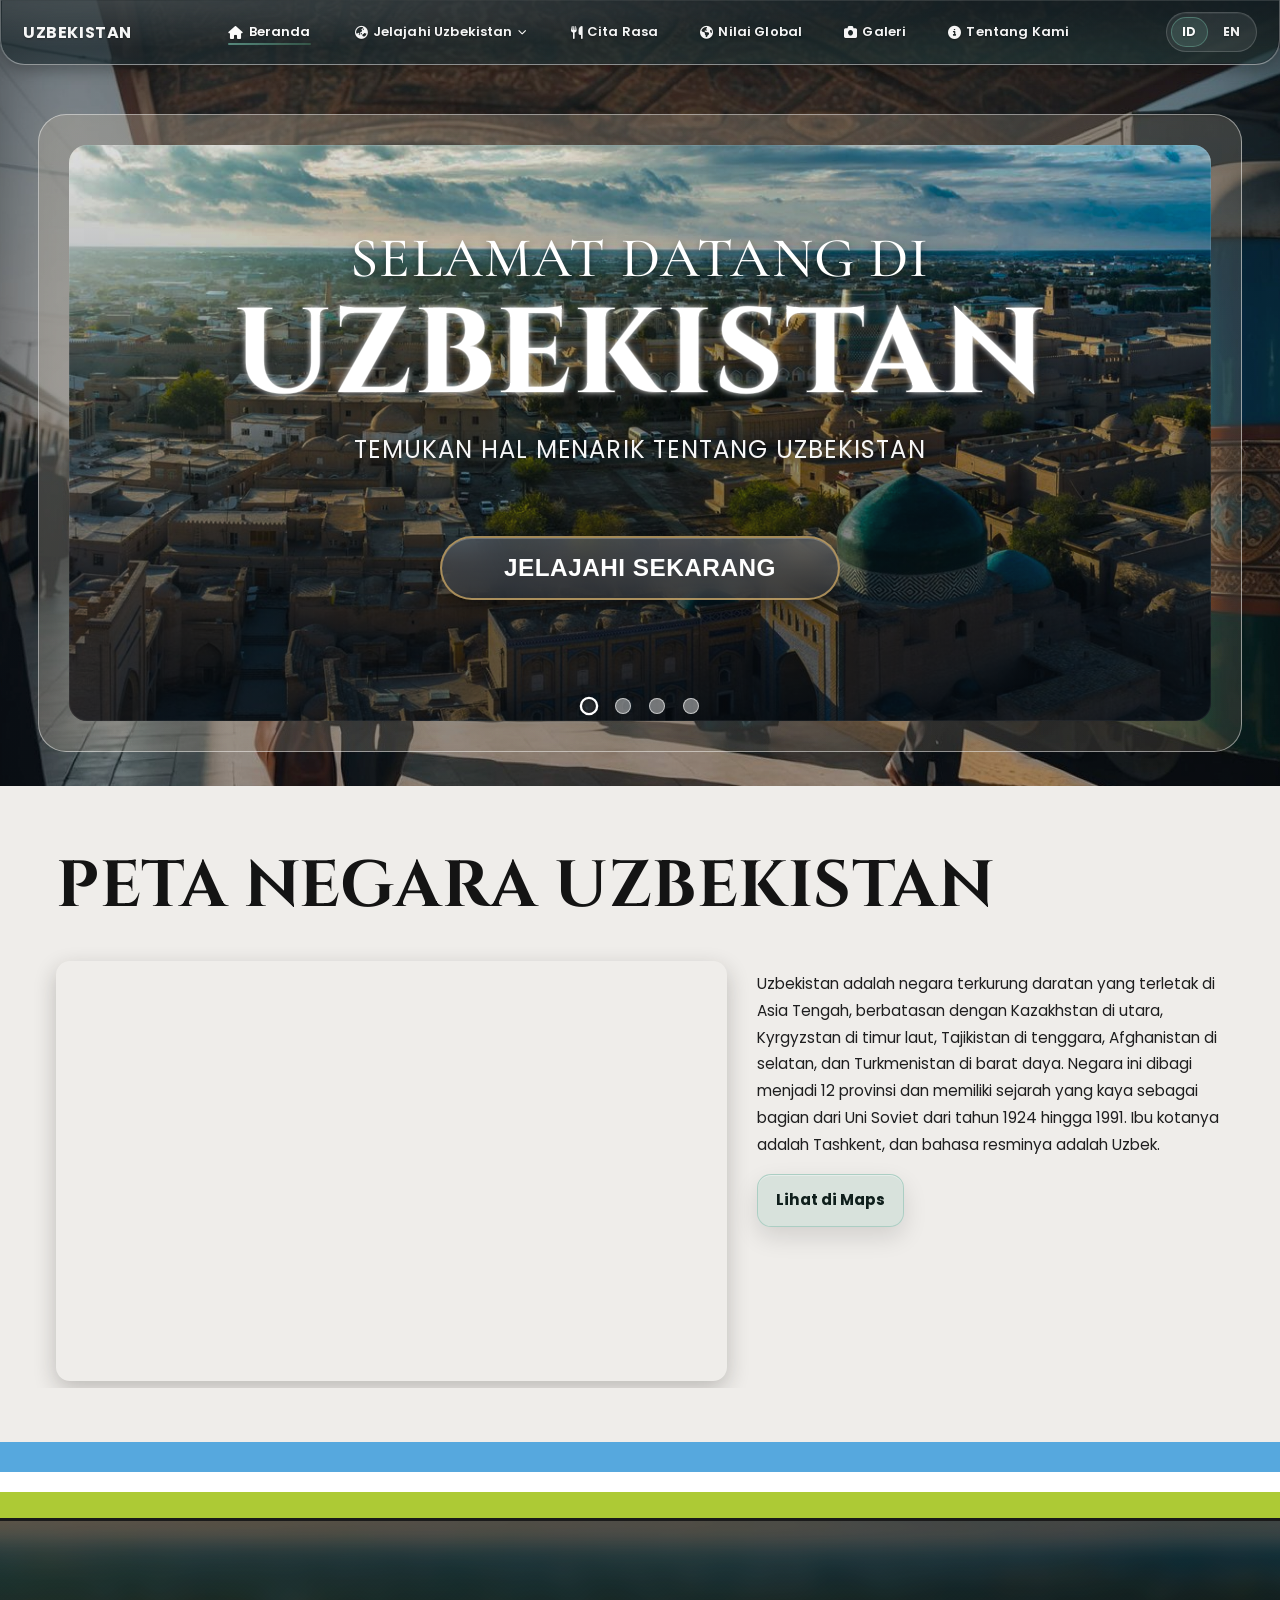
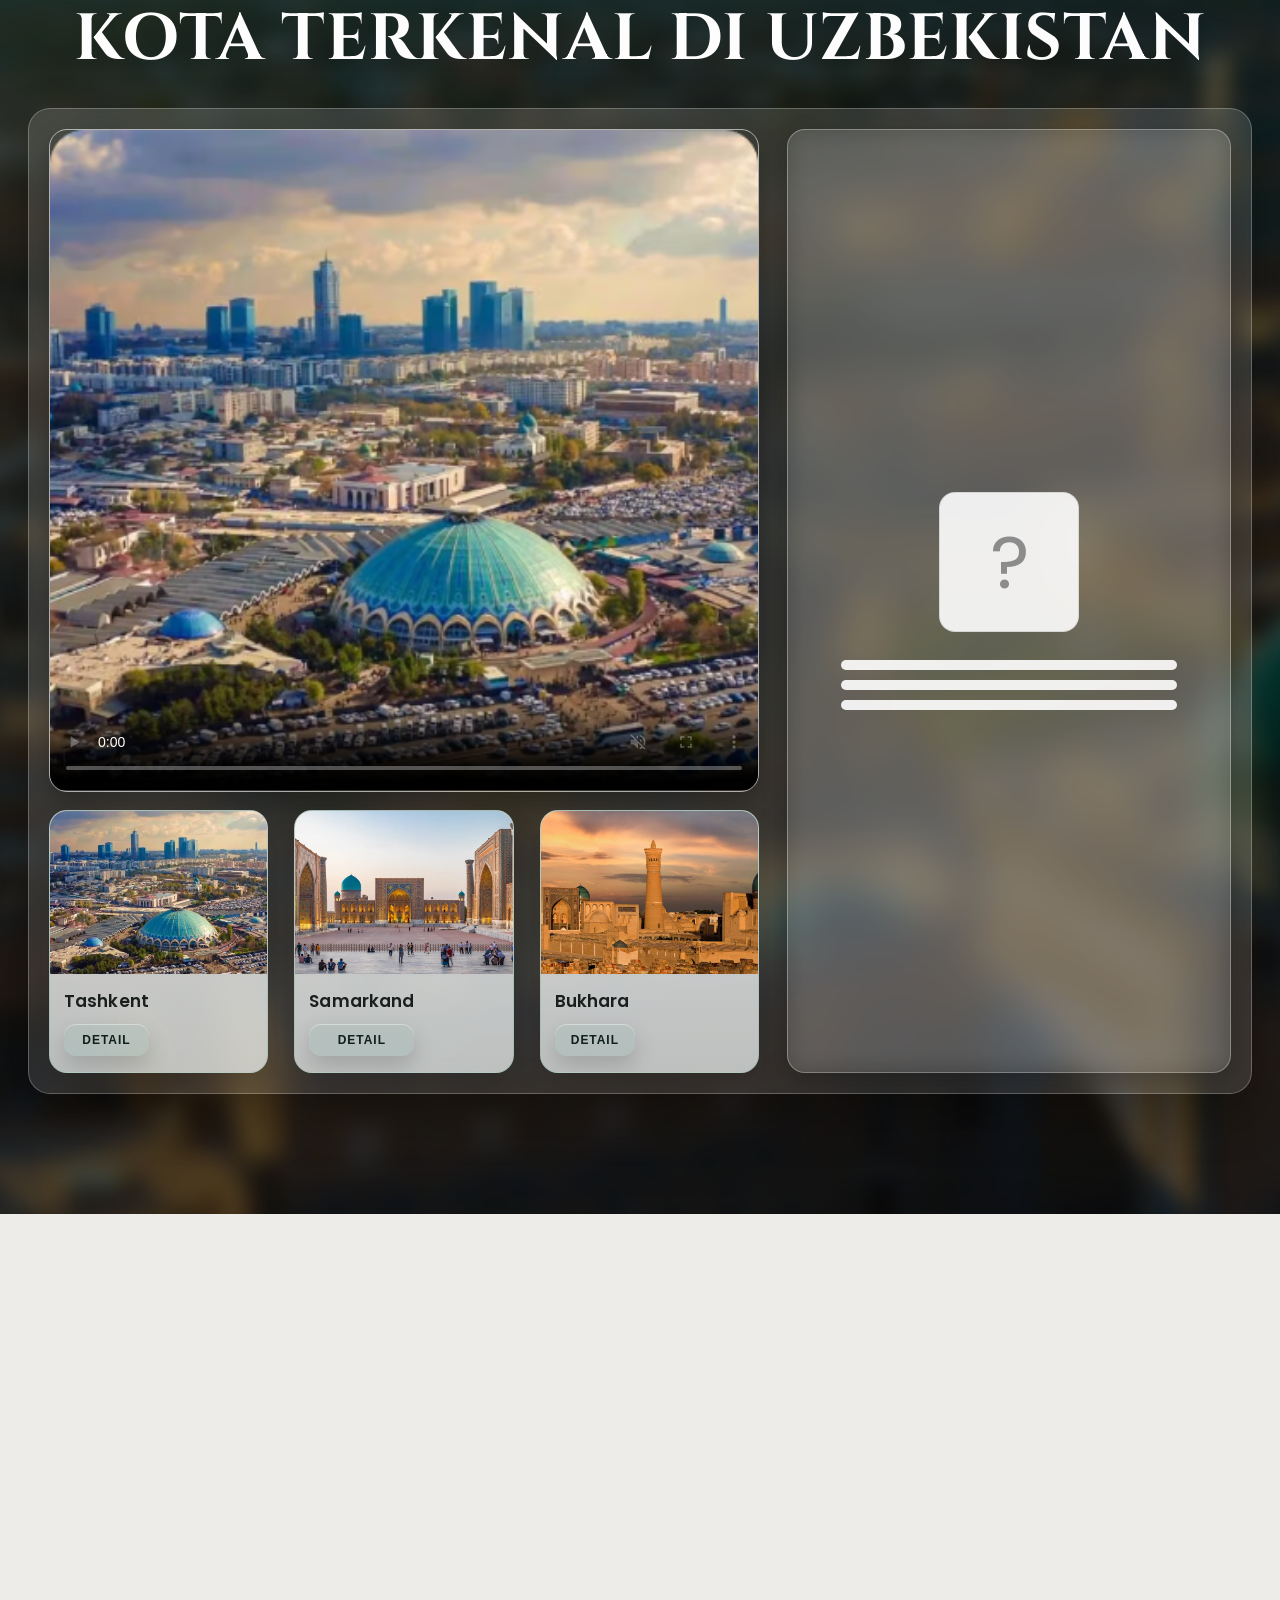
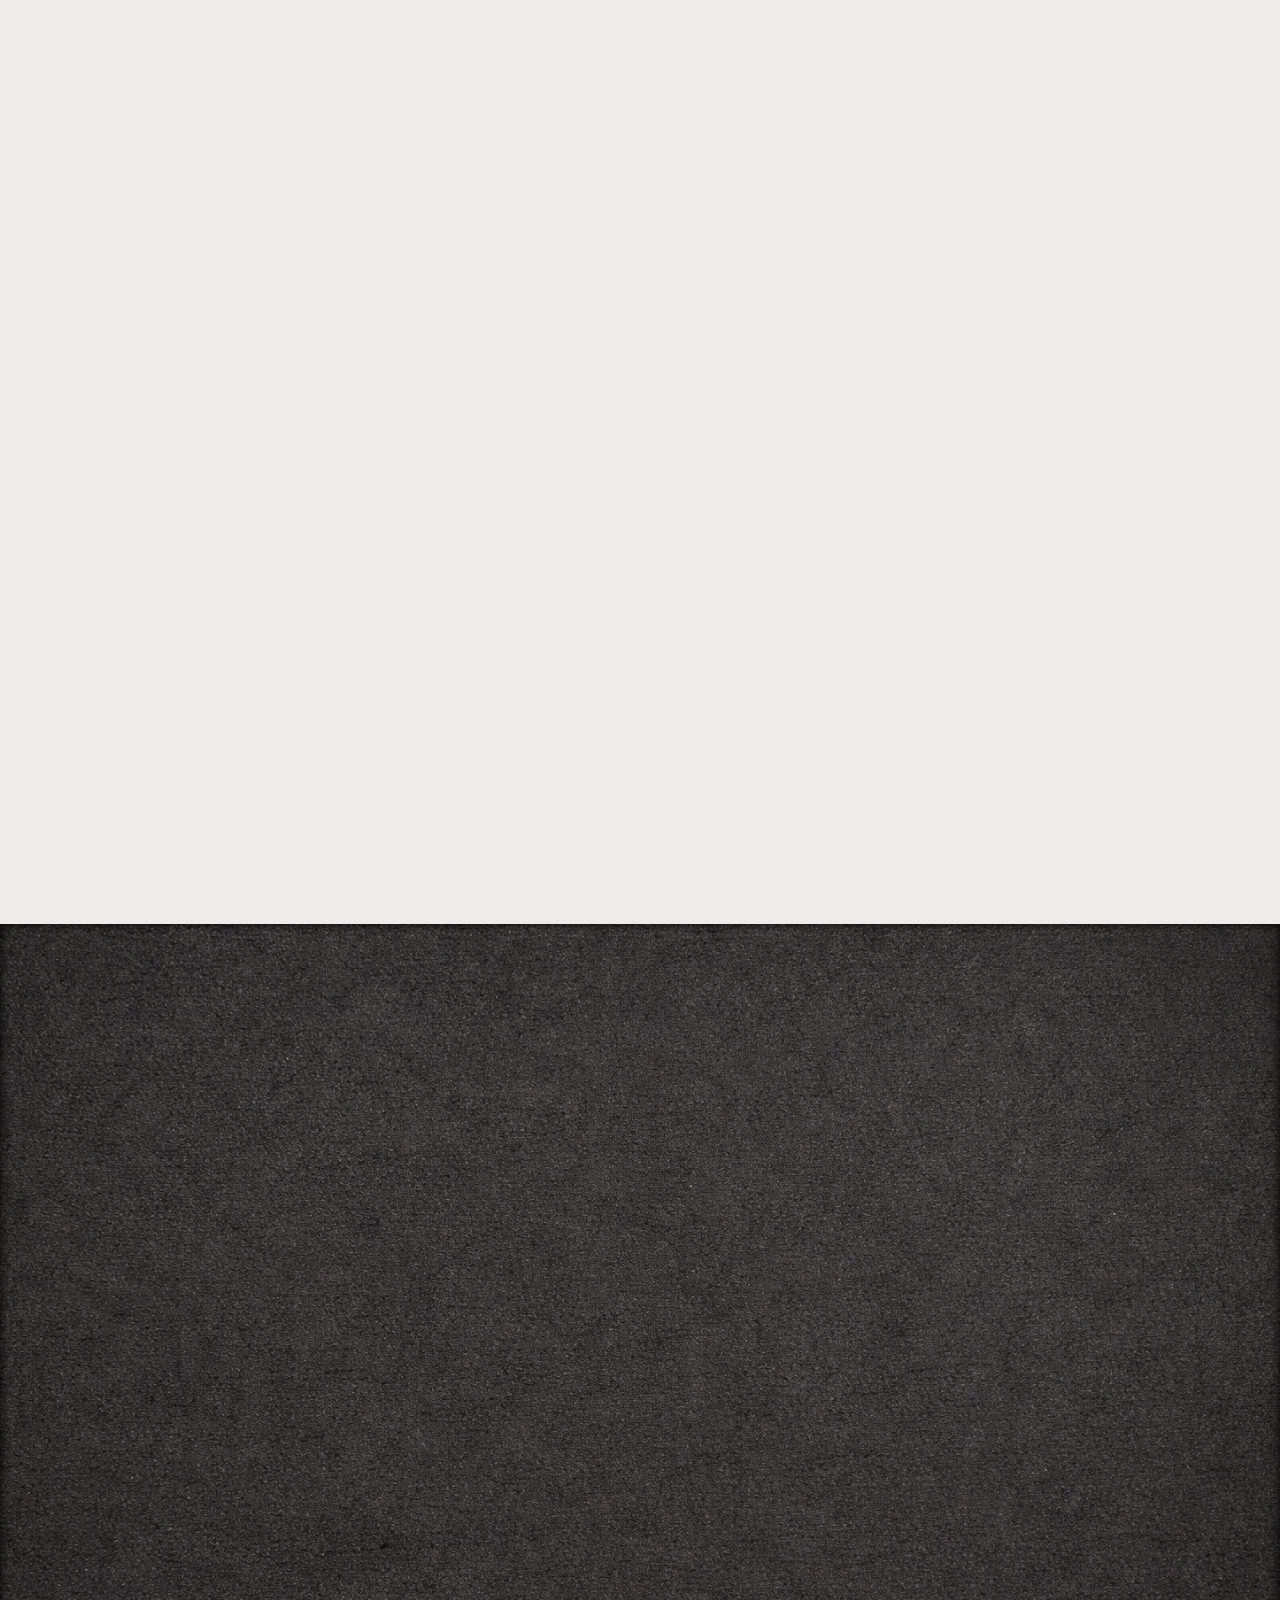
==== commit 2127ff7d: "Update Cek" ====
--- a/beranda/index.html
+++ b/beranda/index.html
@@ -33,7 +33,7 @@
                     </button>
                     <div class="dropdown-menu" id="jelajahiDropdownMenu" role="menu" aria-hidden="true">
                         <a href="../kondisi.html" class="dropdown-item" role="menuitem" data-i18n="nav.geo">Kondisi Geografis</a>
-                        <a href="../destinasi.html" class="dropdown-item" role="menuitem" data-i18n="nav.dest">Destinasi &amp; Wisata</a>
+                        <a href="../destinasi.html" class="dropdown-item" role="menuitem" data-i18n="nav.dest">Budaya</a>
                         <a href="../tokoh.html" class="dropdown-item" role="menuitem" data-i18n="nav.figures">Tokoh Inspiratif</a>
                         <a href="../paketwisata.html" class="dropdown-item" role="menuitem" data-i18n="nav.packages">Paket Wisata</a>
                     </div>
--- a/assets/css/style.css
+++ b/assets/css/style.css
@@ -193,11 +193,12 @@
 
 .hero {
     position: relative;
-    height: 720px;
+    min-height: 740px;
+    height: auto;
     background: linear-gradient(180deg, rgba(22, 32, 40, 0.28) 0%, rgba(22, 32, 40, 0.18) 36%, rgba(22, 32, 40, 0.08) 100%),
         url("../img/background/latarbelakang2.jpg") center / cover no-repeat;
-    padding: 96px 0 0;
-    overflow: visible;
+    padding: 96px 0 34px;
+    overflow: hidden;
 }
 
 .hero::after {
@@ -239,15 +240,18 @@
     border-radius: 28px;
     padding: 30px;
     background: linear-gradient(136deg, rgba(189, 179, 162, 0.35) 0%, rgba(112, 101, 87, 0.26) 100%);
-    border: 1px solid rgba(255, 255, 255, 0.44);
-    box-shadow: 0 16px 38px rgba(12, 13, 15, 0.38), inset 0 1px 0 rgba(255, 255, 255, 0.26);
+    border: 1px solid rgba(255, 255, 255, 0.46);
+    box-shadow:
+        0 16px 38px rgba(12, 13, 15, 0.38),
+        inset 0 1px 0 rgba(255, 255, 255, 0.3),
+        inset 0 0 0 1px rgba(206, 148, 92, 0.2);
     backdrop-filter: blur(18px);
     -webkit-backdrop-filter: blur(18px);
 }
 
 .slide {
     position: relative;
-    min-height: clamp(620px, 58vw, 760px);
+    min-height: clamp(500px, 45vw, 640px);
     border-radius: 18px;
     background-position: center;
     background-size: cover;
@@ -255,10 +259,11 @@
     display: none;
     align-items: center;
     justify-content: center;
-    padding: 60px 32px 122px;
+    padding: 54px 32px 96px;
     overflow: hidden;
     max-width: 1200px;
     margin: 0 auto;
+    box-shadow: inset 0 0 0 1px rgba(255, 255, 255, 0.14);
 }
 
 .slide::before {
@@ -359,7 +364,7 @@
 
 .map-section {
     max-width: 1220px;
-    margin: 252px auto 0;
+    margin: 68px auto 0;
     padding: 0 26px;
 }
 
@@ -1198,15 +1203,17 @@
 
 @media (max-width: 1100px) {
     .hero {
-        height: 550px;
+        min-height: 620px;
+        height: auto;
+        padding-bottom: 26px;
     }
 
     .slide {
-        min-height: 500px;
+        min-height: 460px;
     }
 
     .map-section {
-        margin-top: 198px;
+        margin-top: 54px;
     }
 
     .map-content {
@@ -1298,7 +1305,8 @@
 
     .hero {
         height: auto;
-        padding: 72px 0 14px;
+        min-height: 0;
+        padding: 72px 0 18px;
     }
 
     .hero-overlay,
@@ -1362,7 +1370,7 @@
     }
 
     .map-section {
-        margin-top: 58px;
+        margin-top: 30px;
     }
 
     .section-title {
--- a/assets/css/navbar.css
+++ b/assets/css/navbar.css
@@ -383,6 +383,11 @@
 }
 
 @media (max-width: 820px) {
+    .nav-content::before,
+    .nav-content::after {
+        display: none;
+    }
+
     .nav-brand {
         display: none;
     }
@@ -402,13 +407,11 @@
         gap: 0;
         padding: 8px 8px 12px;
         border-radius: 16px;
-        background-color: rgba(10, 18, 20, 0.56);
-        background-image: linear-gradient(180deg, rgba(10, 18, 20, 0.52) 0%, rgba(10, 18, 20, 0.26) 100%);
+        background: rgba(10, 18, 20, 0.9);
         backdrop-filter: none;
         -webkit-backdrop-filter: none;
-        box-shadow: 0 10px 18px rgba(0, 0, 0, 0.22), inset 0 1px 0 rgba(255, 255, 255, 0.08);
+        box-shadow: none;
         border: 1px solid rgba(255, 255, 255, 0.12);
-        max-height: calc(100vh - 12px);
         overflow: visible;
         scrollbar-width: none;
         -ms-overflow-style: none;
@@ -445,6 +448,7 @@
     .nav-mobile-icon {
         font-size: 16px;
         opacity: 0.92;
+        transition: none;
     }
 
     .nav-content.is-open .nav-mobile-icon {
@@ -452,36 +456,27 @@
     }
 
     .nav-links {
-        display: flex;
+        display: none;
         flex-direction: column;
         align-items: stretch;
         gap: 8px;
-        overflow: hidden;
-        padding: 0 12px;
+        overflow: auto;
+        padding: 12px;
         margin: 0;
         border-radius: 14px;
-        background: rgba(0, 0, 0, 0.1);
+        background: rgba(0, 0, 0, 0.22);
         backdrop-filter: none;
         -webkit-backdrop-filter: none;
         border: 1px solid rgba(255, 255, 255, 0.12);
         box-shadow: none;
         order: 2;
-        contain: layout paint;
-        will-change: max-height, opacity;
-        max-height: 0;
-        opacity: 0;
-        pointer-events: none;
-        transition: max-height 0.24s ease-out, opacity 0.16s ease-out, padding 0.16s ease-out, margin 0.16s ease-out;
+        max-height: 62vh;
+        -webkit-overflow-scrolling: touch;
     }
 
     .nav-content.is-open .nav-links {
-        padding: 12px 12px 14px;
+        display: flex;
         margin: 6px 0 8px;
-        max-height: 70vh;
-        opacity: 1;
-        pointer-events: auto;
-        overflow-y: auto;
-        -webkit-overflow-scrolling: touch;
     }
 
     .nav-mobile-toggle {
@@ -507,6 +502,7 @@
         font-size: 14px;
         color: rgba(245, 245, 245, 0.96);
         text-shadow: none;
+        transition: none;
     }
 
     .nav-item-dropdown {
@@ -555,6 +551,7 @@
         color: rgba(245, 245, 245, 0.96);
         border: 1px solid rgba(255, 255, 255, 0.14);
         text-shadow: none;
+        transition: none;
     }
 }
 
